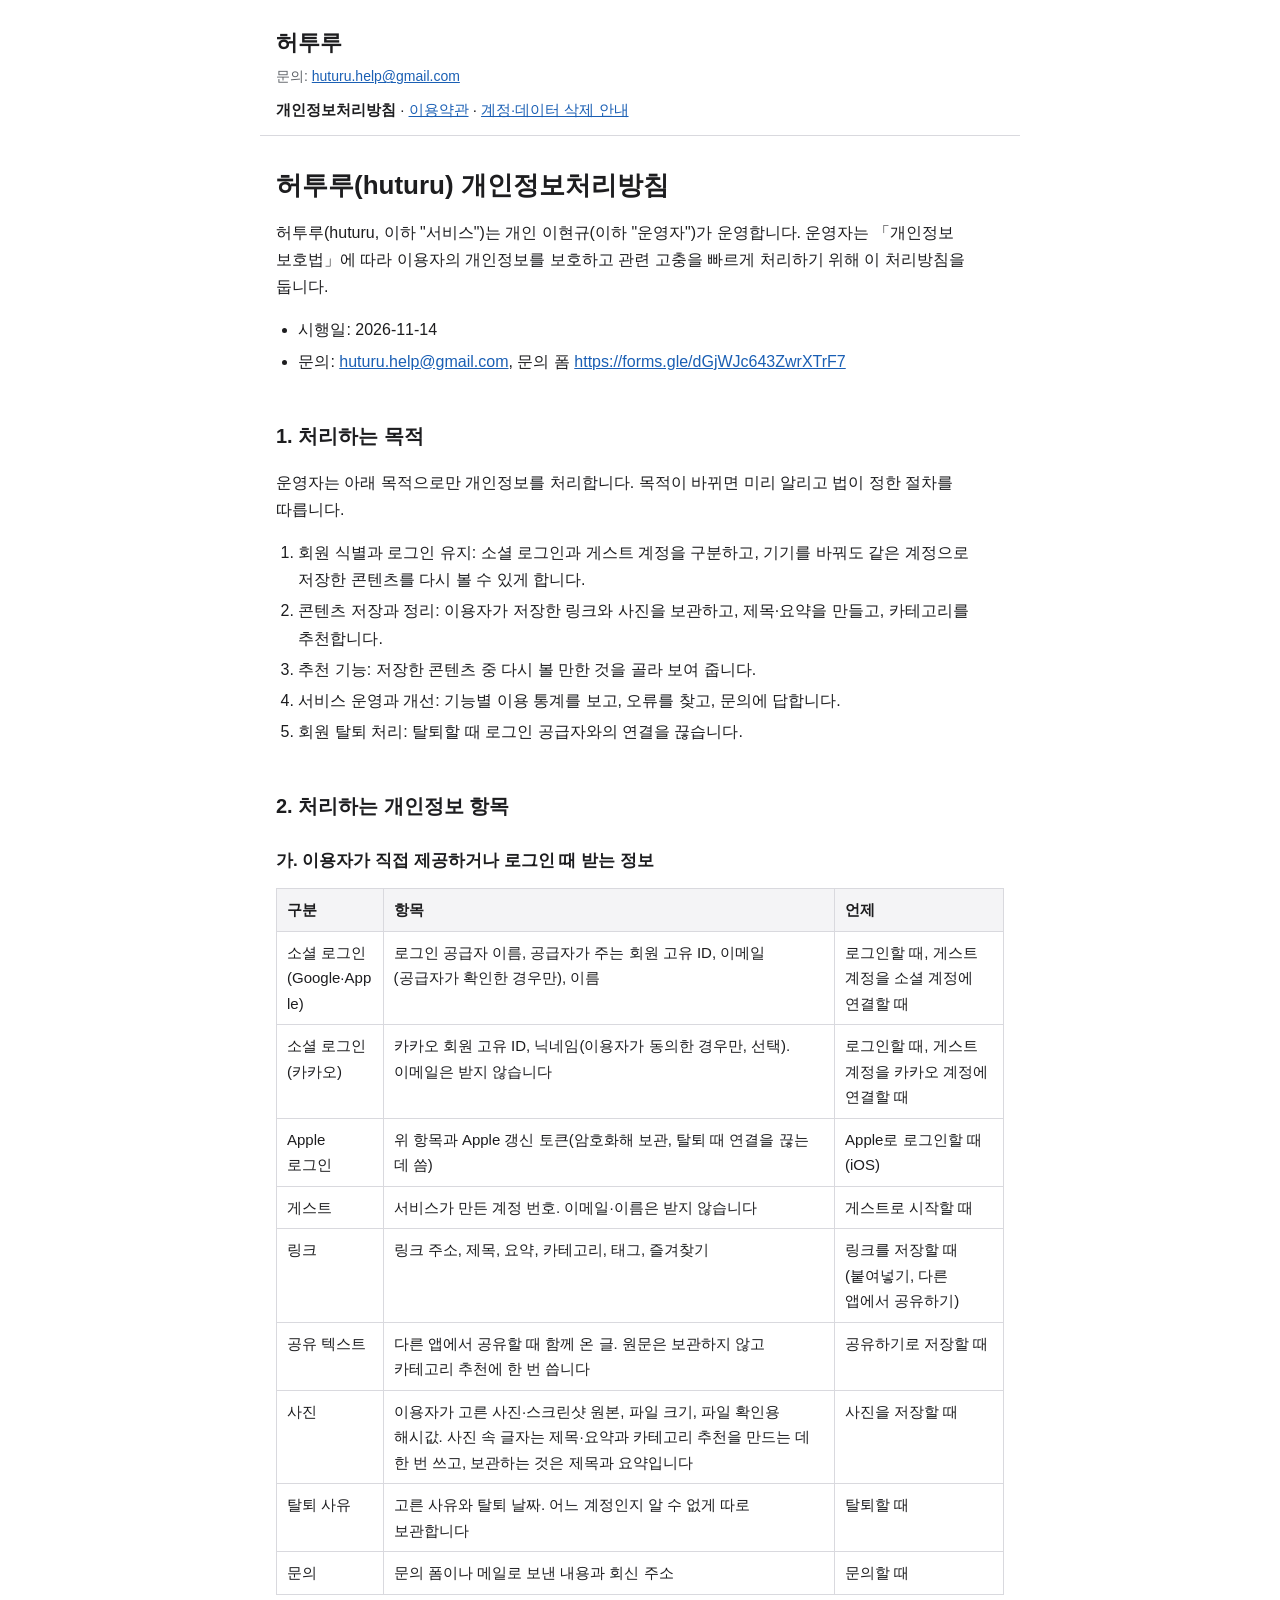
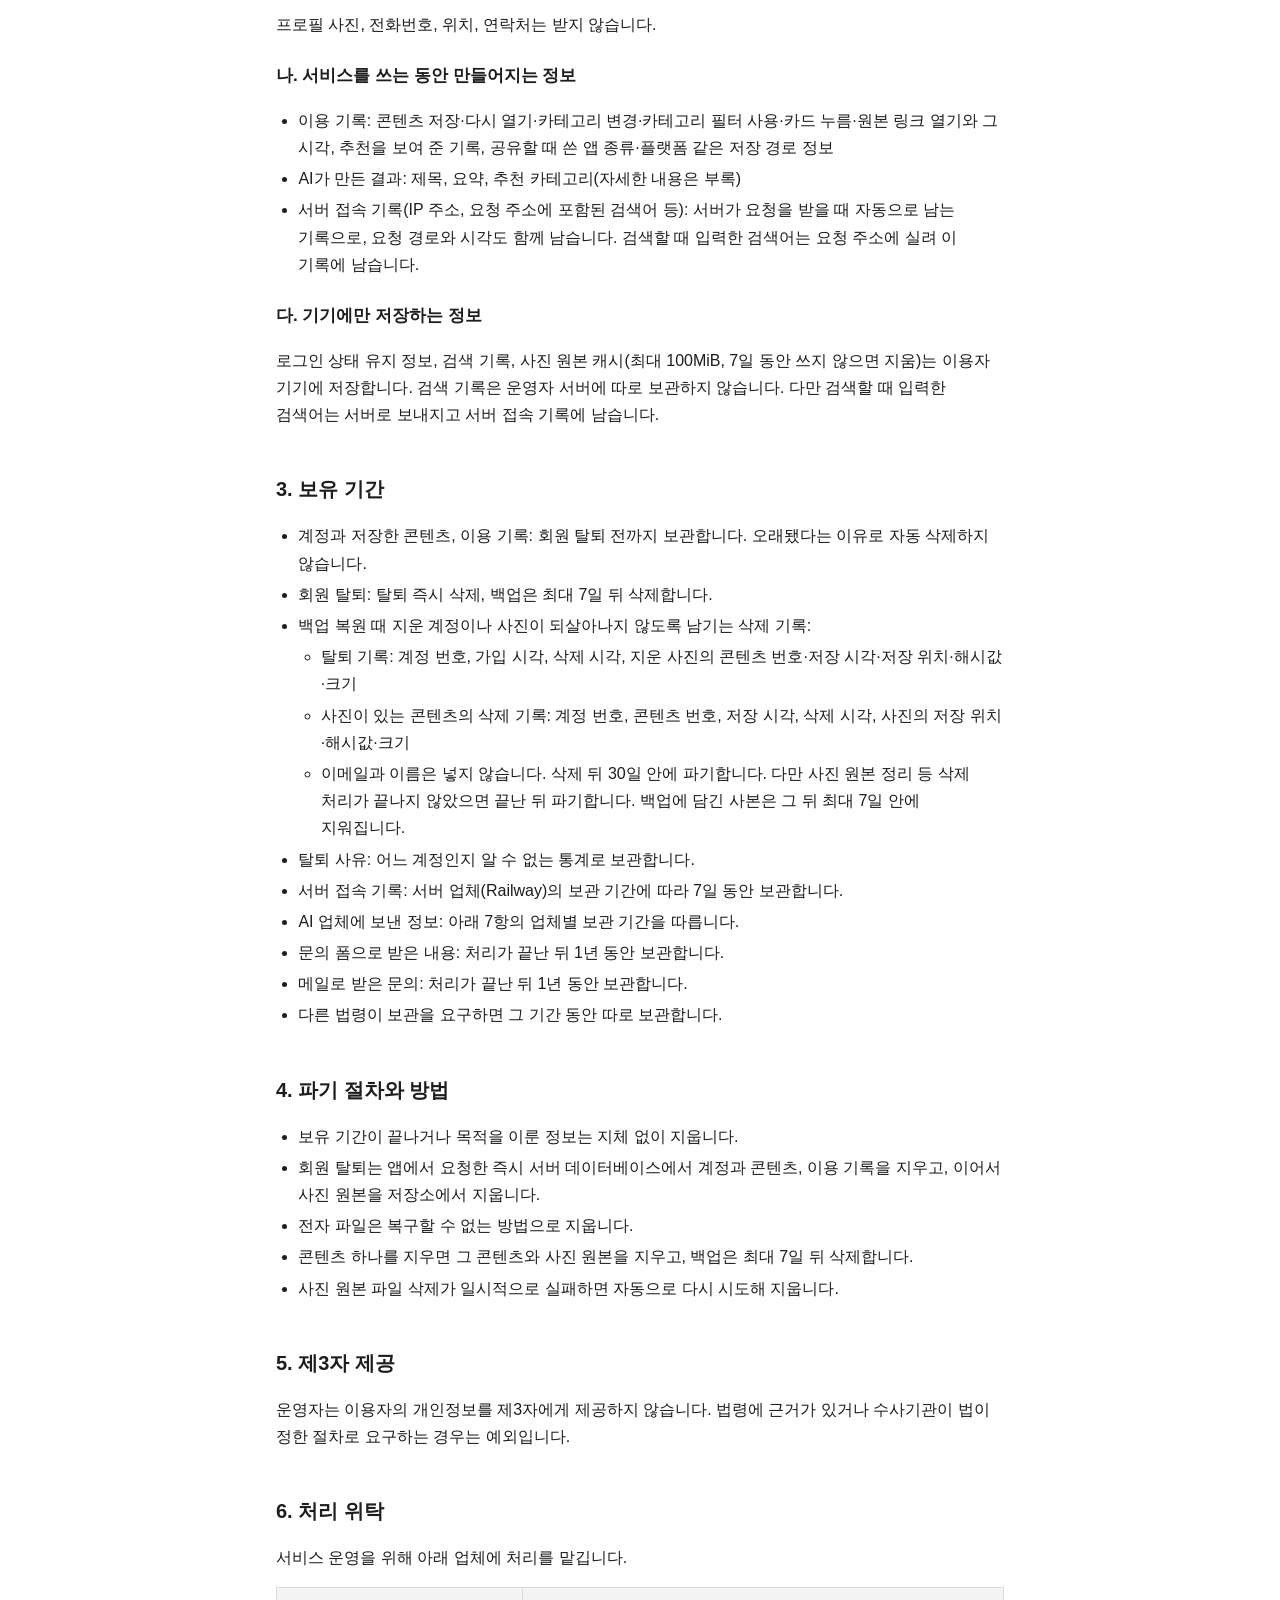
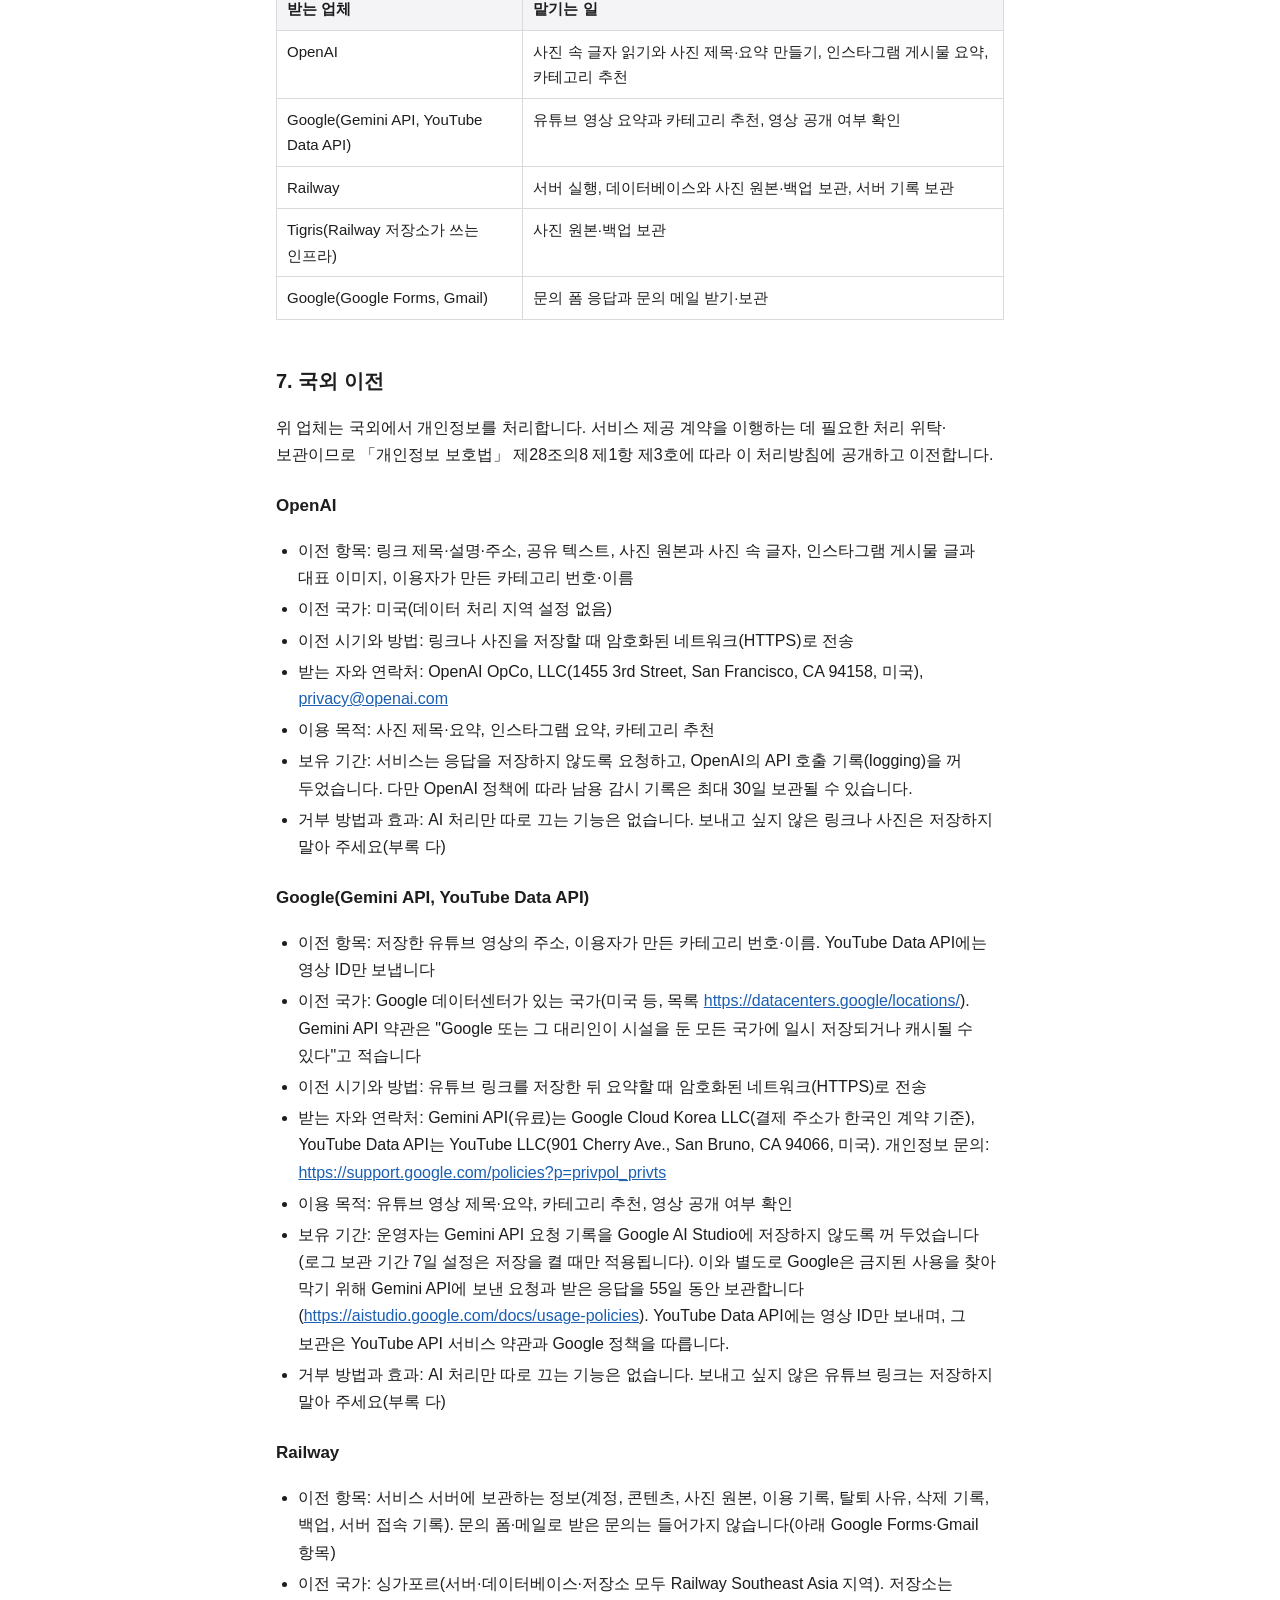
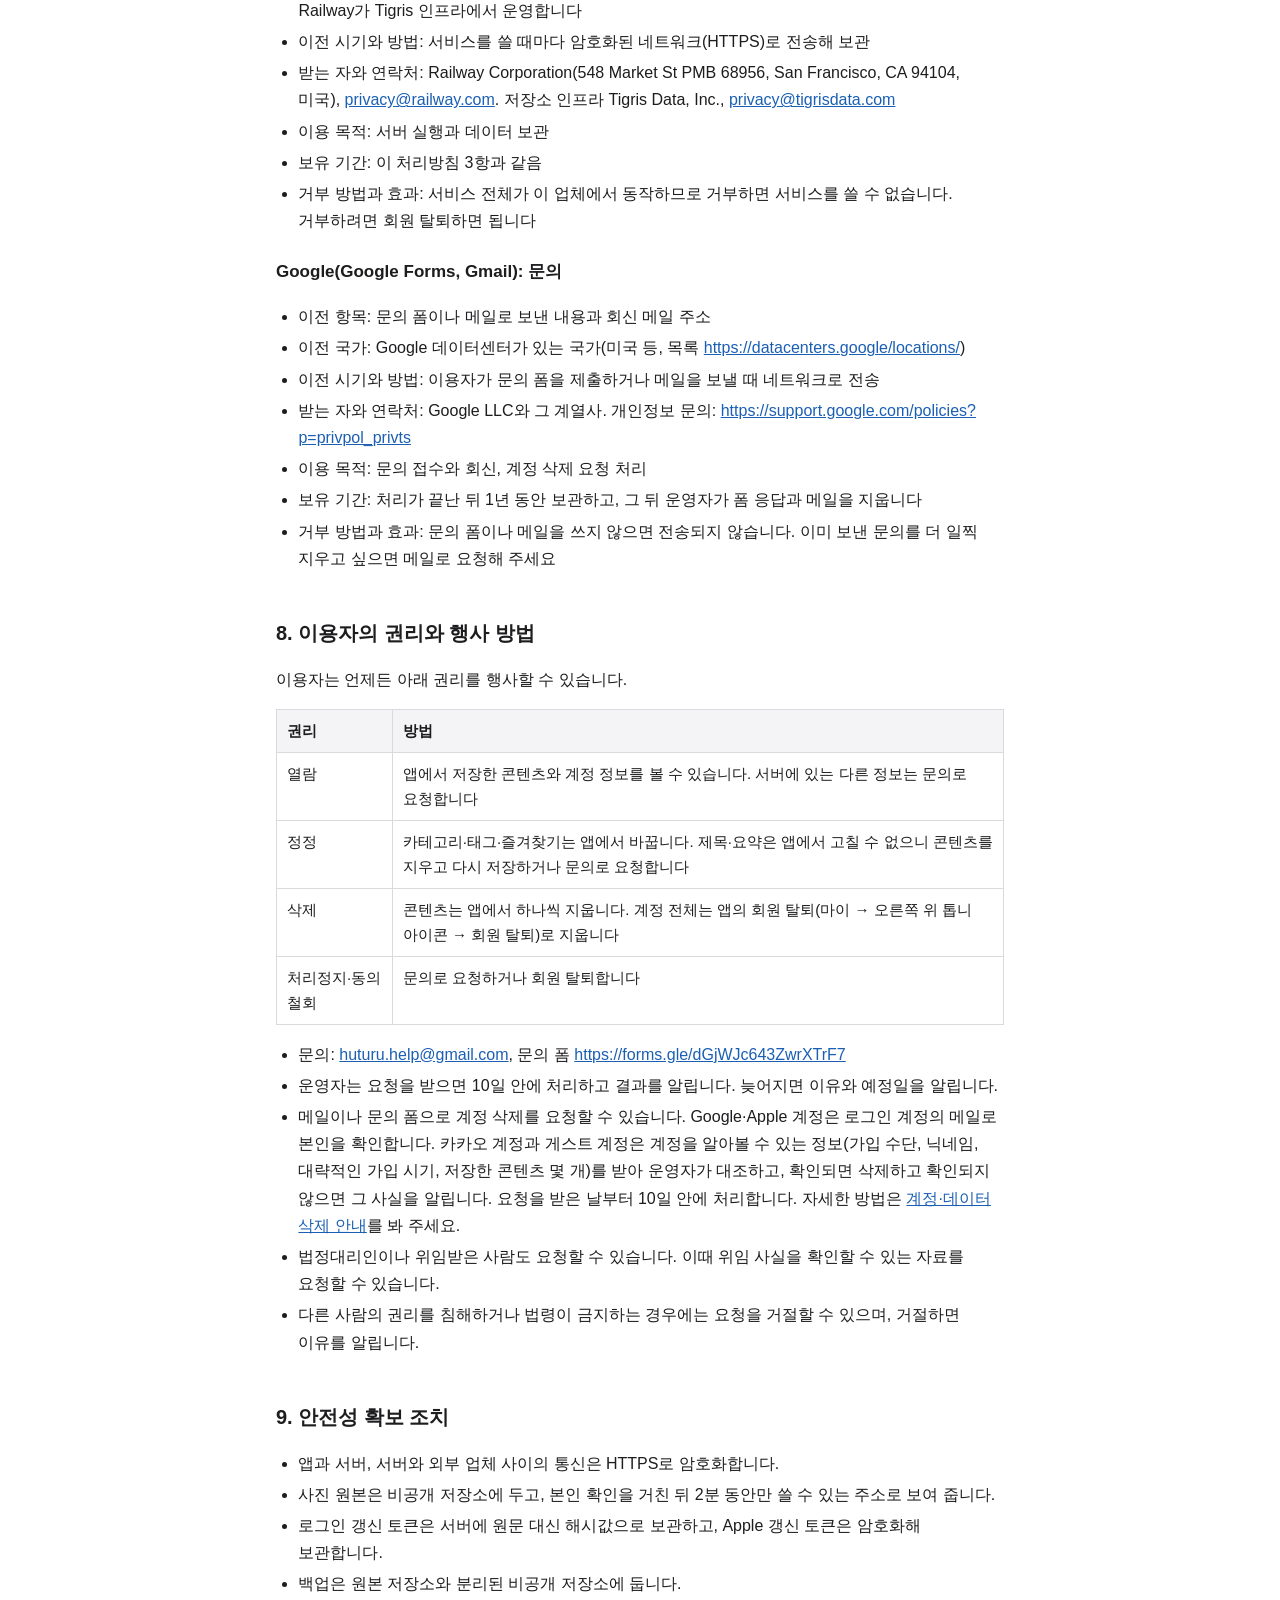
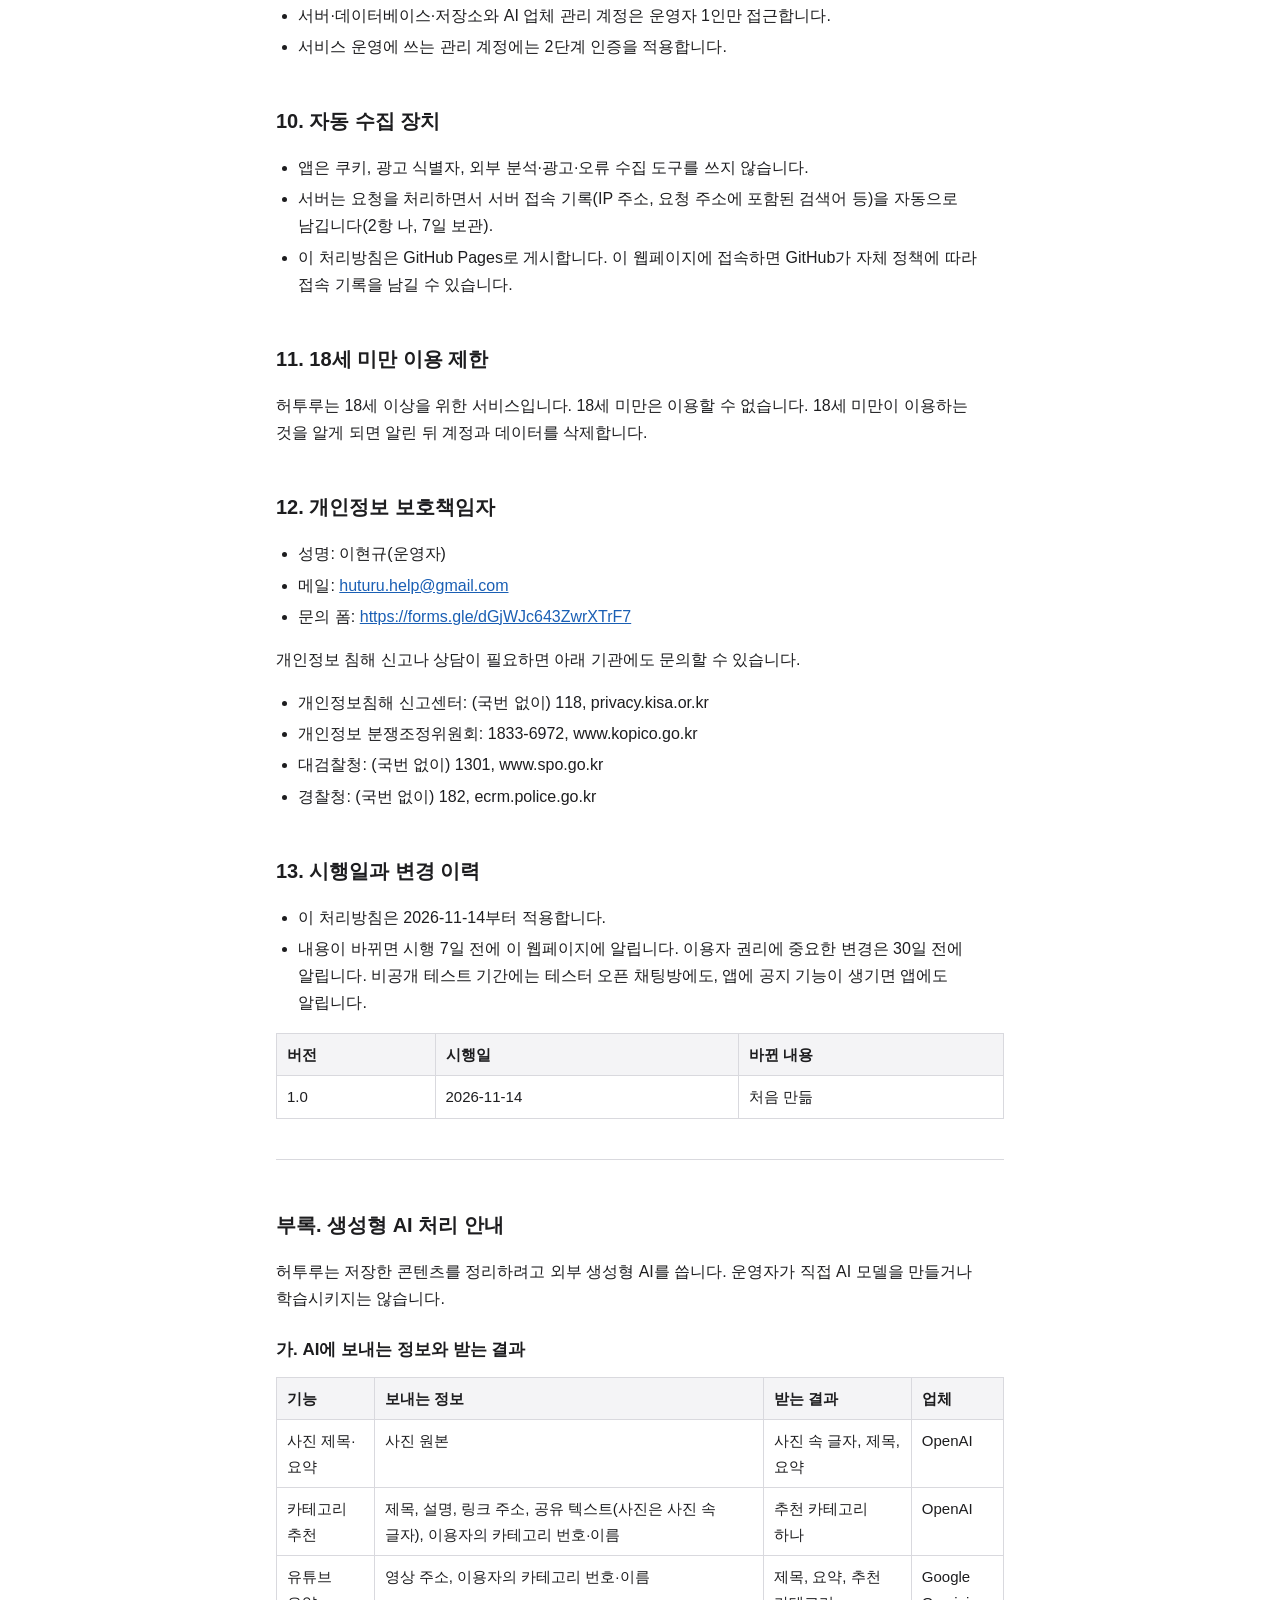
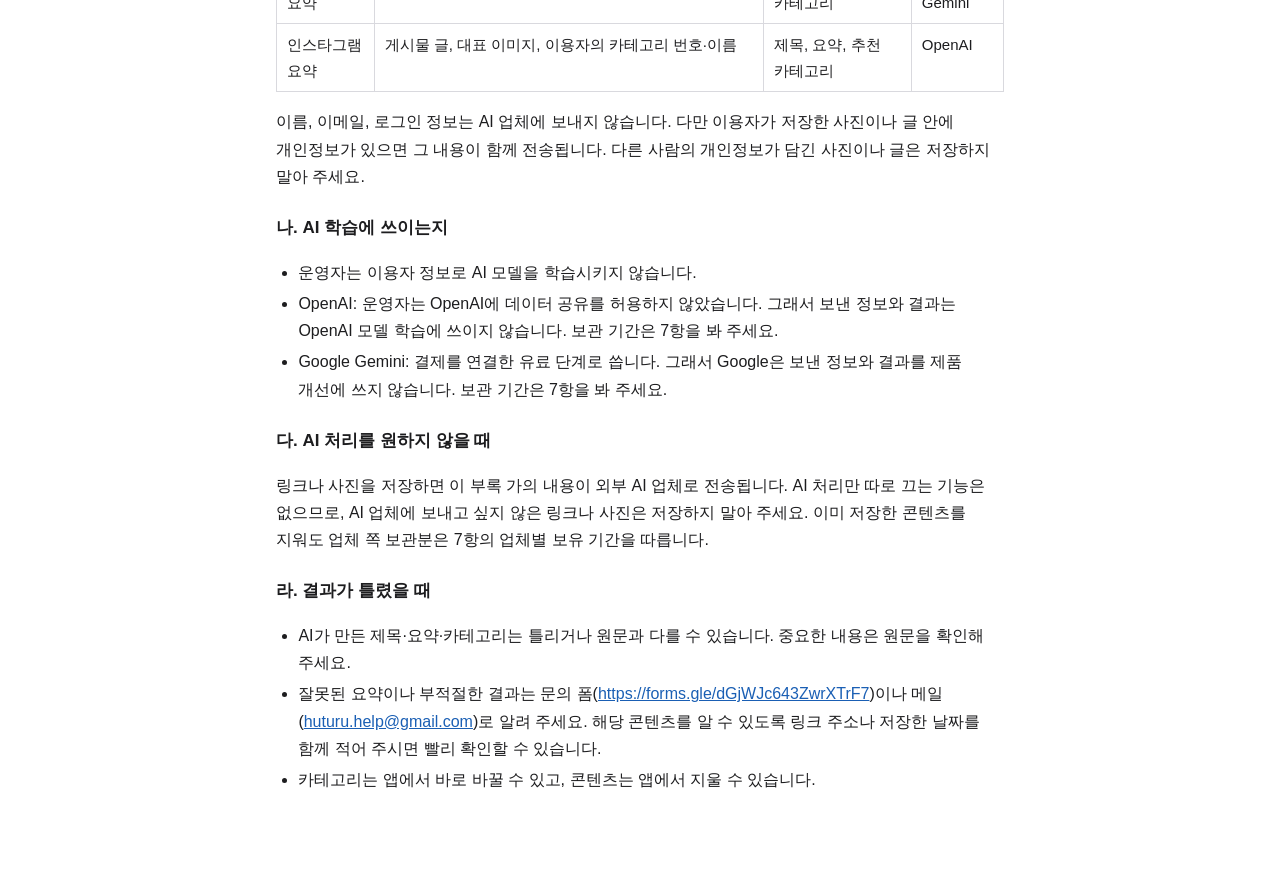
==== privacy/index.html @ 4a79ac4e "개인정보처리방침·이용약관·계정 삭제 안내 게시 (2026-11-14)" ====
<!doctype html>
<html lang="ko">
<head>
<meta charset="utf-8">
<meta name="viewport" content="width=device-width, initial-scale=1">
<title>개인정보처리방침 - 허투루</title>
<link rel="stylesheet" href="/style.css">
</head>
<body>
<header>
<p class="brand"><a href="/">허투루</a></p>
<p class="contact">문의: <a href="mailto:huturu.help@gmail.com">huturu.help@gmail.com</a></p>
<nav><a href="/privacy" aria-current="page">개인정보처리방침</a> · <a href="/terms">이용약관</a> · <a href="/account-deletion">계정·데이터 삭제 안내</a></nav>
</header>
<main>
<h1>허투루(huturu) 개인정보처리방침</h1>
<p>허투루(huturu, 이하 "서비스")는 개인 이현규(이하 "운영자")가 운영합니다. 운영자는 「개인정보 보호법」에 따라 이용자의 개인정보를 보호하고 관련 고충을 빠르게 처리하기 위해 이 처리방침을 둡니다.</p>
<ul><li>시행일: 2026-11-14</li><li>문의: <a href="mailto:huturu.help@gmail.com">huturu.help@gmail.com</a>, 문의 폼 <a href="https://forms.gle/dGjWJc643ZwrXTrF7">https://forms.gle/dGjWJc643ZwrXTrF7</a></li></ul>
<h2>1. 처리하는 목적</h2>
<p>운영자는 아래 목적으로만 개인정보를 처리합니다. 목적이 바뀌면 미리 알리고 법이 정한 절차를 따릅니다.</p>
<ol><li>회원 식별과 로그인 유지: 소셜 로그인과 게스트 계정을 구분하고, 기기를 바꿔도 같은 계정으로 저장한 콘텐츠를 다시 볼 수 있게 합니다.</li><li>콘텐츠 저장과 정리: 이용자가 저장한 링크와 사진을 보관하고, 제목·요약을 만들고, 카테고리를 추천합니다.</li><li>추천 기능: 저장한 콘텐츠 중 다시 볼 만한 것을 골라 보여 줍니다.</li><li>서비스 운영과 개선: 기능별 이용 통계를 보고, 오류를 찾고, 문의에 답합니다.</li><li>회원 탈퇴 처리: 탈퇴할 때 로그인 공급자와의 연결을 끊습니다.</li></ol>
<h2>2. 처리하는 개인정보 항목</h2>
<h3>가. 이용자가 직접 제공하거나 로그인 때 받는 정보</h3>
<div class="table"><table><thead><tr><th>구분</th><th>항목</th><th>언제</th></tr></thead><tbody><tr><td>소셜 로그인(Google·Apple)</td><td>로그인 공급자 이름, 공급자가 주는 회원 고유 ID, 이메일(공급자가 확인한 경우만), 이름</td><td>로그인할 때, 게스트 계정을 소셜 계정에 연결할 때</td></tr><tr><td>소셜 로그인(카카오)</td><td>카카오 회원 고유 ID, 닉네임(이용자가 동의한 경우만, 선택). 이메일은 받지 않습니다</td><td>로그인할 때, 게스트 계정을 카카오 계정에 연결할 때</td></tr><tr><td>Apple 로그인</td><td>위 항목과 Apple 갱신 토큰(암호화해 보관, 탈퇴 때 연결을 끊는 데 씀)</td><td>Apple로 로그인할 때(iOS)</td></tr><tr><td>게스트</td><td>서비스가 만든 계정 번호. 이메일·이름은 받지 않습니다</td><td>게스트로 시작할 때</td></tr><tr><td>링크</td><td>링크 주소, 제목, 요약, 카테고리, 태그, 즐겨찾기</td><td>링크를 저장할 때(붙여넣기, 다른 앱에서 공유하기)</td></tr><tr><td>공유 텍스트</td><td>다른 앱에서 공유할 때 함께 온 글. 원문은 보관하지 않고 카테고리 추천에 한 번 씁니다</td><td>공유하기로 저장할 때</td></tr><tr><td>사진</td><td>이용자가 고른 사진·스크린샷 원본, 파일 크기, 파일 확인용 해시값. 사진 속 글자는 제목·요약과 카테고리 추천을 만드는 데 한 번 쓰고, 보관하는 것은 제목과 요약입니다</td><td>사진을 저장할 때</td></tr><tr><td>탈퇴 사유</td><td>고른 사유와 탈퇴 날짜. 어느 계정인지 알 수 없게 따로 보관합니다</td><td>탈퇴할 때</td></tr><tr><td>문의</td><td>문의 폼이나 메일로 보낸 내용과 회신 주소</td><td>문의할 때</td></tr></tbody></table></div>
<p>프로필 사진, 전화번호, 위치, 연락처는 받지 않습니다.</p>
<h3>나. 서비스를 쓰는 동안 만들어지는 정보</h3>
<ul><li>이용 기록: 콘텐츠 저장·다시 열기·카테고리 변경·카테고리 필터 사용·카드 누름·원본 링크 열기와 그 시각, 추천을 보여 준 기록, 공유할 때 쓴 앱 종류·플랫폼 같은 저장 경로 정보</li><li>AI가 만든 결과: 제목, 요약, 추천 카테고리(자세한 내용은 부록)</li><li>서버 접속 기록(IP 주소, 요청 주소에 포함된 검색어 등): 서버가 요청을 받을 때 자동으로 남는 기록으로, 요청 경로와 시각도 함께 남습니다. 검색할 때 입력한 검색어는 요청 주소에 실려 이 기록에 남습니다.</li></ul>
<h3>다. 기기에만 저장하는 정보</h3>
<p>로그인 상태 유지 정보, 검색 기록, 사진 원본 캐시(최대 100MiB, 7일 동안 쓰지 않으면 지움)는 이용자 기기에 저장합니다. 검색 기록은 운영자 서버에 따로 보관하지 않습니다. 다만 검색할 때 입력한 검색어는 서버로 보내지고 서버 접속 기록에 남습니다.</p>
<h2>3. 보유 기간</h2>
<ul><li>계정과 저장한 콘텐츠, 이용 기록: 회원 탈퇴 전까지 보관합니다. 오래됐다는 이유로 자동 삭제하지 않습니다.</li><li>회원 탈퇴: 탈퇴 즉시 삭제, 백업은 최대 7일 뒤 삭제합니다.</li><li>백업 복원 때 지운 계정이나 사진이 되살아나지 않도록 남기는 삭제 기록:<ul><li>탈퇴 기록: 계정 번호, 가입 시각, 삭제 시각, 지운 사진의 콘텐츠 번호·저장 시각·저장 위치·해시값·크기</li><li>사진이 있는 콘텐츠의 삭제 기록: 계정 번호, 콘텐츠 번호, 저장 시각, 삭제 시각, 사진의 저장 위치·해시값·크기</li><li>이메일과 이름은 넣지 않습니다. 삭제 뒤 30일 안에 파기합니다. 다만 사진 원본 정리 등 삭제 처리가 끝나지 않았으면 끝난 뒤 파기합니다. 백업에 담긴 사본은 그 뒤 최대 7일 안에 지워집니다.</li></ul></li><li>탈퇴 사유: 어느 계정인지 알 수 없는 통계로 보관합니다.</li><li>서버 접속 기록: 서버 업체(Railway)의 보관 기간에 따라 7일 동안 보관합니다.</li><li>AI 업체에 보낸 정보: 아래 7항의 업체별 보관 기간을 따릅니다.</li><li>문의 폼으로 받은 내용: 처리가 끝난 뒤 1년 동안 보관합니다.</li><li>메일로 받은 문의: 처리가 끝난 뒤 1년 동안 보관합니다.</li><li>다른 법령이 보관을 요구하면 그 기간 동안 따로 보관합니다.</li></ul>
<h2>4. 파기 절차와 방법</h2>
<ul><li>보유 기간이 끝나거나 목적을 이룬 정보는 지체 없이 지웁니다.</li><li>회원 탈퇴는 앱에서 요청한 즉시 서버 데이터베이스에서 계정과 콘텐츠, 이용 기록을 지우고, 이어서 사진 원본을 저장소에서 지웁니다.</li><li>전자 파일은 복구할 수 없는 방법으로 지웁니다.</li><li>콘텐츠 하나를 지우면 그 콘텐츠와 사진 원본을 지우고, 백업은 최대 7일 뒤 삭제합니다.</li><li>사진 원본 파일 삭제가 일시적으로 실패하면 자동으로 다시 시도해 지웁니다.</li></ul>
<h2>5. 제3자 제공</h2>
<p>운영자는 이용자의 개인정보를 제3자에게 제공하지 않습니다. 법령에 근거가 있거나 수사기관이 법이 정한 절차로 요구하는 경우는 예외입니다.</p>
<h2>6. 처리 위탁</h2>
<p>서비스 운영을 위해 아래 업체에 처리를 맡깁니다.</p>
<div class="table"><table><thead><tr><th>받는 업체</th><th>맡기는 일</th></tr></thead><tbody><tr><td>OpenAI</td><td>사진 속 글자 읽기와 사진 제목·요약 만들기, 인스타그램 게시물 요약, 카테고리 추천</td></tr><tr><td>Google(Gemini API, YouTube Data API)</td><td>유튜브 영상 요약과 카테고리 추천, 영상 공개 여부 확인</td></tr><tr><td>Railway</td><td>서버 실행, 데이터베이스와 사진 원본·백업 보관, 서버 기록 보관</td></tr><tr><td>Tigris(Railway 저장소가 쓰는 인프라)</td><td>사진 원본·백업 보관</td></tr><tr><td>Google(Google Forms, Gmail)</td><td>문의 폼 응답과 문의 메일 받기·보관</td></tr></tbody></table></div>
<h2>7. 국외 이전</h2>
<p>위 업체는 국외에서 개인정보를 처리합니다. 서비스 제공 계약을 이행하는 데 필요한 처리 위탁·보관이므로 「개인정보 보호법」 제28조의8 제1항 제3호에 따라 이 처리방침에 공개하고 이전합니다.</p>
<h3>OpenAI</h3>
<ul><li>이전 항목: 링크 제목·설명·주소, 공유 텍스트, 사진 원본과 사진 속 글자, 인스타그램 게시물 글과 대표 이미지, 이용자가 만든 카테고리 번호·이름</li><li>이전 국가: 미국(데이터 처리 지역 설정 없음)</li><li>이전 시기와 방법: 링크나 사진을 저장할 때 암호화된 네트워크(HTTPS)로 전송</li><li>받는 자와 연락처: OpenAI OpCo, LLC(1455 3rd Street, San Francisco, CA 94158, 미국), <a href="mailto:privacy@openai.com">privacy@openai.com</a></li><li>이용 목적: 사진 제목·요약, 인스타그램 요약, 카테고리 추천</li><li>보유 기간: 서비스는 응답을 저장하지 않도록 요청하고, OpenAI의 API 호출 기록(logging)을 꺼 두었습니다. 다만 OpenAI 정책에 따라 남용 감시 기록은 최대 30일 보관될 수 있습니다.</li><li>거부 방법과 효과: AI 처리만 따로 끄는 기능은 없습니다. 보내고 싶지 않은 링크나 사진은 저장하지 말아 주세요(부록 다)</li></ul>
<h3>Google(Gemini API, YouTube Data API)</h3>
<ul><li>이전 항목: 저장한 유튜브 영상의 주소, 이용자가 만든 카테고리 번호·이름. YouTube Data API에는 영상 ID만 보냅니다</li><li>이전 국가: Google 데이터센터가 있는 국가(미국 등, 목록 <a href="https://datacenters.google/locations/">https://datacenters.google/locations/</a>). Gemini API 약관은 "Google 또는 그 대리인이 시설을 둔 모든 국가에 일시 저장되거나 캐시될 수 있다"고 적습니다</li><li>이전 시기와 방법: 유튜브 링크를 저장한 뒤 요약할 때 암호화된 네트워크(HTTPS)로 전송</li><li>받는 자와 연락처: Gemini API(유료)는 Google Cloud Korea LLC(결제 주소가 한국인 계약 기준), YouTube Data API는 YouTube LLC(901 Cherry Ave., San Bruno, CA 94066, 미국). 개인정보 문의: <a href="https://support.google.com/policies?p=privpol_privts">https://support.google.com/policies?p=privpol_privts</a></li><li>이용 목적: 유튜브 영상 제목·요약, 카테고리 추천, 영상 공개 여부 확인</li><li>보유 기간: 운영자는 Gemini API 요청 기록을 Google AI Studio에 저장하지 않도록 꺼 두었습니다(로그 보관 기간 7일 설정은 저장을 켤 때만 적용됩니다). 이와 별도로 Google은 금지된 사용을 찾아 막기 위해 Gemini API에 보낸 요청과 받은 응답을 55일 동안 보관합니다(<a href="https://aistudio.google.com/docs/usage-policies">https://aistudio.google.com/docs/usage-policies</a>). YouTube Data API에는 영상 ID만 보내며, 그 보관은 YouTube API 서비스 약관과 Google 정책을 따릅니다.</li><li>거부 방법과 효과: AI 처리만 따로 끄는 기능은 없습니다. 보내고 싶지 않은 유튜브 링크는 저장하지 말아 주세요(부록 다)</li></ul>
<h3>Railway</h3>
<ul><li>이전 항목: 서비스 서버에 보관하는 정보(계정, 콘텐츠, 사진 원본, 이용 기록, 탈퇴 사유, 삭제 기록, 백업, 서버 접속 기록). 문의 폼·메일로 받은 문의는 들어가지 않습니다(아래 Google Forms·Gmail 항목)</li><li>이전 국가: 싱가포르(서버·데이터베이스·저장소 모두 Railway Southeast Asia 지역). 저장소는 Railway가 Tigris 인프라에서 운영합니다</li><li>이전 시기와 방법: 서비스를 쓸 때마다 암호화된 네트워크(HTTPS)로 전송해 보관</li><li>받는 자와 연락처: Railway Corporation(548 Market St PMB 68956, San Francisco, CA 94104, 미국), <a href="mailto:privacy@railway.com">privacy@railway.com</a>. 저장소 인프라 Tigris Data, Inc., <a href="mailto:privacy@tigrisdata.com">privacy@tigrisdata.com</a></li><li>이용 목적: 서버 실행과 데이터 보관</li><li>보유 기간: 이 처리방침 3항과 같음</li><li>거부 방법과 효과: 서비스 전체가 이 업체에서 동작하므로 거부하면 서비스를 쓸 수 없습니다. 거부하려면 회원 탈퇴하면 됩니다</li></ul>
<h3>Google(Google Forms, Gmail): 문의</h3>
<ul><li>이전 항목: 문의 폼이나 메일로 보낸 내용과 회신 메일 주소</li><li>이전 국가: Google 데이터센터가 있는 국가(미국 등, 목록 <a href="https://datacenters.google/locations/">https://datacenters.google/locations/</a>)</li><li>이전 시기와 방법: 이용자가 문의 폼을 제출하거나 메일을 보낼 때 네트워크로 전송</li><li>받는 자와 연락처: Google LLC와 그 계열사. 개인정보 문의: <a href="https://support.google.com/policies?p=privpol_privts">https://support.google.com/policies?p=privpol_privts</a></li><li>이용 목적: 문의 접수와 회신, 계정 삭제 요청 처리</li><li>보유 기간: 처리가 끝난 뒤 1년 동안 보관하고, 그 뒤 운영자가 폼 응답과 메일을 지웁니다</li><li>거부 방법과 효과: 문의 폼이나 메일을 쓰지 않으면 전송되지 않습니다. 이미 보낸 문의를 더 일찍 지우고 싶으면 메일로 요청해 주세요</li></ul>
<h2>8. 이용자의 권리와 행사 방법</h2>
<p>이용자는 언제든 아래 권리를 행사할 수 있습니다.</p>
<div class="table"><table><thead><tr><th>권리</th><th>방법</th></tr></thead><tbody><tr><td>열람</td><td>앱에서 저장한 콘텐츠와 계정 정보를 볼 수 있습니다. 서버에 있는 다른 정보는 문의로 요청합니다</td></tr><tr><td>정정</td><td>카테고리·태그·즐겨찾기는 앱에서 바꿉니다. 제목·요약은 앱에서 고칠 수 없으니 콘텐츠를 지우고 다시 저장하거나 문의로 요청합니다</td></tr><tr><td>삭제</td><td>콘텐츠는 앱에서 하나씩 지웁니다. 계정 전체는 앱의 회원 탈퇴(마이 → 오른쪽 위 톱니 아이콘 → 회원 탈퇴)로 지웁니다</td></tr><tr><td>처리정지·동의 철회</td><td>문의로 요청하거나 회원 탈퇴합니다</td></tr></tbody></table></div>
<ul><li>문의: <a href="mailto:huturu.help@gmail.com">huturu.help@gmail.com</a>, 문의 폼 <a href="https://forms.gle/dGjWJc643ZwrXTrF7">https://forms.gle/dGjWJc643ZwrXTrF7</a></li><li>운영자는 요청을 받으면 10일 안에 처리하고 결과를 알립니다. 늦어지면 이유와 예정일을 알립니다.</li><li>메일이나 문의 폼으로 계정 삭제를 요청할 수 있습니다. Google·Apple 계정은 로그인 계정의 메일로 본인을 확인합니다. 카카오 계정과 게스트 계정은 계정을 알아볼 수 있는 정보(가입 수단, 닉네임, 대략적인 가입 시기, 저장한 콘텐츠 몇 개)를 받아 운영자가 대조하고, 확인되면 삭제하고 확인되지 않으면 그 사실을 알립니다. 요청을 받은 날부터 10일 안에 처리합니다. 자세한 방법은 <a href="/account-deletion">계정·데이터 삭제 안내</a>를 봐 주세요.</li><li>법정대리인이나 위임받은 사람도 요청할 수 있습니다. 이때 위임 사실을 확인할 수 있는 자료를 요청할 수 있습니다.</li><li>다른 사람의 권리를 침해하거나 법령이 금지하는 경우에는 요청을 거절할 수 있으며, 거절하면 이유를 알립니다.</li></ul>
<h2>9. 안전성 확보 조치</h2>
<ul><li>앱과 서버, 서버와 외부 업체 사이의 통신은 HTTPS로 암호화합니다.</li><li>사진 원본은 비공개 저장소에 두고, 본인 확인을 거친 뒤 2분 동안만 쓸 수 있는 주소로 보여 줍니다.</li><li>로그인 갱신 토큰은 서버에 원문 대신 해시값으로 보관하고, Apple 갱신 토큰은 암호화해 보관합니다.</li><li>백업은 원본 저장소와 분리된 비공개 저장소에 둡니다.</li><li>서버·데이터베이스·저장소와 AI 업체 관리 계정은 운영자 1인만 접근합니다.</li><li>서비스 운영에 쓰는 관리 계정에는 2단계 인증을 적용합니다.</li></ul>
<h2>10. 자동 수집 장치</h2>
<ul><li>앱은 쿠키, 광고 식별자, 외부 분석·광고·오류 수집 도구를 쓰지 않습니다.</li><li>서버는 요청을 처리하면서 서버 접속 기록(IP 주소, 요청 주소에 포함된 검색어 등)을 자동으로 남깁니다(2항 나, 7일 보관).</li><li>이 처리방침은 GitHub Pages로 게시합니다. 이 웹페이지에 접속하면 GitHub가 자체 정책에 따라 접속 기록을 남길 수 있습니다.</li></ul>
<h2>11. 18세 미만 이용 제한</h2>
<p>허투루는 18세 이상을 위한 서비스입니다. 18세 미만은 이용할 수 없습니다. 18세 미만이 이용하는 것을 알게 되면 알린 뒤 계정과 데이터를 삭제합니다.</p>
<h2>12. 개인정보 보호책임자</h2>
<ul><li>성명: 이현규(운영자)</li><li>메일: <a href="mailto:huturu.help@gmail.com">huturu.help@gmail.com</a></li><li>문의 폼: <a href="https://forms.gle/dGjWJc643ZwrXTrF7">https://forms.gle/dGjWJc643ZwrXTrF7</a></li></ul>
<p>개인정보 침해 신고나 상담이 필요하면 아래 기관에도 문의할 수 있습니다.</p>
<ul><li>개인정보침해 신고센터: (국번 없이) 118, privacy.kisa.or.kr</li><li>개인정보 분쟁조정위원회: 1833-6972, www.kopico.go.kr</li><li>대검찰청: (국번 없이) 1301, www.spo.go.kr</li><li>경찰청: (국번 없이) 182, ecrm.police.go.kr</li></ul>
<h2>13. 시행일과 변경 이력</h2>
<ul><li>이 처리방침은 2026-11-14부터 적용합니다.</li><li>내용이 바뀌면 시행 7일 전에 이 웹페이지에 알립니다. 이용자 권리에 중요한 변경은 30일 전에 알립니다. 비공개 테스트 기간에는 테스터 오픈 채팅방에도, 앱에 공지 기능이 생기면 앱에도 알립니다.</li></ul>
<div class="table"><table><thead><tr><th>버전</th><th>시행일</th><th>바뀐 내용</th></tr></thead><tbody><tr><td>1.0</td><td>2026-11-14</td><td>처음 만듦</td></tr></tbody></table></div>
<hr>
<h2>부록. 생성형 AI 처리 안내</h2>
<p>허투루는 저장한 콘텐츠를 정리하려고 외부 생성형 AI를 씁니다. 운영자가 직접 AI 모델을 만들거나 학습시키지는 않습니다.</p>
<h3>가. AI에 보내는 정보와 받는 결과</h3>
<div class="table"><table><thead><tr><th>기능</th><th>보내는 정보</th><th>받는 결과</th><th>업체</th></tr></thead><tbody><tr><td>사진 제목·요약</td><td>사진 원본</td><td>사진 속 글자, 제목, 요약</td><td>OpenAI</td></tr><tr><td>카테고리 추천</td><td>제목, 설명, 링크 주소, 공유 텍스트(사진은 사진 속 글자), 이용자의 카테고리 번호·이름</td><td>추천 카테고리 하나</td><td>OpenAI</td></tr><tr><td>유튜브 요약</td><td>영상 주소, 이용자의 카테고리 번호·이름</td><td>제목, 요약, 추천 카테고리</td><td>Google Gemini</td></tr><tr><td>인스타그램 요약</td><td>게시물 글, 대표 이미지, 이용자의 카테고리 번호·이름</td><td>제목, 요약, 추천 카테고리</td><td>OpenAI</td></tr></tbody></table></div>
<p>이름, 이메일, 로그인 정보는 AI 업체에 보내지 않습니다. 다만 이용자가 저장한 사진이나 글 안에 개인정보가 있으면 그 내용이 함께 전송됩니다. 다른 사람의 개인정보가 담긴 사진이나 글은 저장하지 말아 주세요.</p>
<h3>나. AI 학습에 쓰이는지</h3>
<ul><li>운영자는 이용자 정보로 AI 모델을 학습시키지 않습니다.</li><li>OpenAI: 운영자는 OpenAI에 데이터 공유를 허용하지 않았습니다. 그래서 보낸 정보와 결과는 OpenAI 모델 학습에 쓰이지 않습니다. 보관 기간은 7항을 봐 주세요.</li><li>Google Gemini: 결제를 연결한 유료 단계로 씁니다. 그래서 Google은 보낸 정보와 결과를 제품 개선에 쓰지 않습니다. 보관 기간은 7항을 봐 주세요.</li></ul>
<h3>다. AI 처리를 원하지 않을 때</h3>
<p>링크나 사진을 저장하면 이 부록 가의 내용이 외부 AI 업체로 전송됩니다. AI 처리만 따로 끄는 기능은 없으므로, AI 업체에 보내고 싶지 않은 링크나 사진은 저장하지 말아 주세요. 이미 저장한 콘텐츠를 지워도 업체 쪽 보관분은 7항의 업체별 보유 기간을 따릅니다.</p>
<h3>라. 결과가 틀렸을 때</h3>
<ul><li>AI가 만든 제목·요약·카테고리는 틀리거나 원문과 다를 수 있습니다. 중요한 내용은 원문을 확인해 주세요.</li><li>잘못된 요약이나 부적절한 결과는 문의 폼(<a href="https://forms.gle/dGjWJc643ZwrXTrF7">https://forms.gle/dGjWJc643ZwrXTrF7</a>)이나 메일(<a href="mailto:huturu.help@gmail.com">huturu.help@gmail.com</a>)로 알려 주세요. 해당 콘텐츠를 알 수 있도록 링크 주소나 저장한 날짜를 함께 적어 주시면 빨리 확인할 수 있습니다.</li><li>카테고리는 앱에서 바로 바꿀 수 있고, 콘텐츠는 앱에서 지울 수 있습니다.</li></ul>
</main>
</body>
</html>
---- style.css ----
:root { color-scheme: light dark; --fg: #1d1d1f; --bg: #ffffff; --muted: #5f6368; --line: #d9d9de; --head: #f4f4f6; --link: #1a5fb4; }
@media (prefers-color-scheme: dark) {
  :root { --fg: #ececf0; --bg: #17171a; --muted: #a3a3ab; --line: #3a3a40; --head: #222227; --link: #8ab4f8; }
}
* { box-sizing: border-box; }
body { margin: 0; background: var(--bg); color: var(--fg); font-family: -apple-system, BlinkMacSystemFont, "Apple SD Gothic Neo", "Malgun Gothic", "Noto Sans KR", sans-serif; font-size: 16px; line-height: 1.7; word-break: keep-all; overflow-wrap: anywhere; }
header, main { max-width: 760px; margin: 0 auto; padding: 0 16px; }
header { padding-top: 24px; padding-bottom: 12px; border-bottom: 1px solid var(--line); }
.brand { margin: 0; font-size: 22px; font-weight: 700; }
.brand a { color: inherit; text-decoration: none; }
.contact { margin: 4px 0 8px; color: var(--muted); font-size: 14px; }
nav { font-size: 15px; }
nav a[aria-current="page"] { font-weight: 700; color: var(--fg); text-decoration: none; }
main { padding-bottom: 64px; }
h1 { font-size: 26px; line-height: 1.35; margin: 32px 0 16px; }
h2 { font-size: 20px; margin: 36px 0 12px; padding-top: 8px; }
h3 { font-size: 17px; margin: 24px 0 8px; }
a { color: var(--link); }
ul, ol { padding-left: 1.4em; }
li { margin: 4px 0; }
hr { border: 0; border-top: 1px solid var(--line); margin: 40px 0; }
.table { overflow-x: auto; margin: 12px 0; }
table { border-collapse: collapse; width: 100%; font-size: 15px; }
th, td { border: 1px solid var(--line); padding: 8px 10px; text-align: left; vertical-align: top; }
th { background: var(--head); white-space: nowrap; }
code { font-size: 0.9em; }
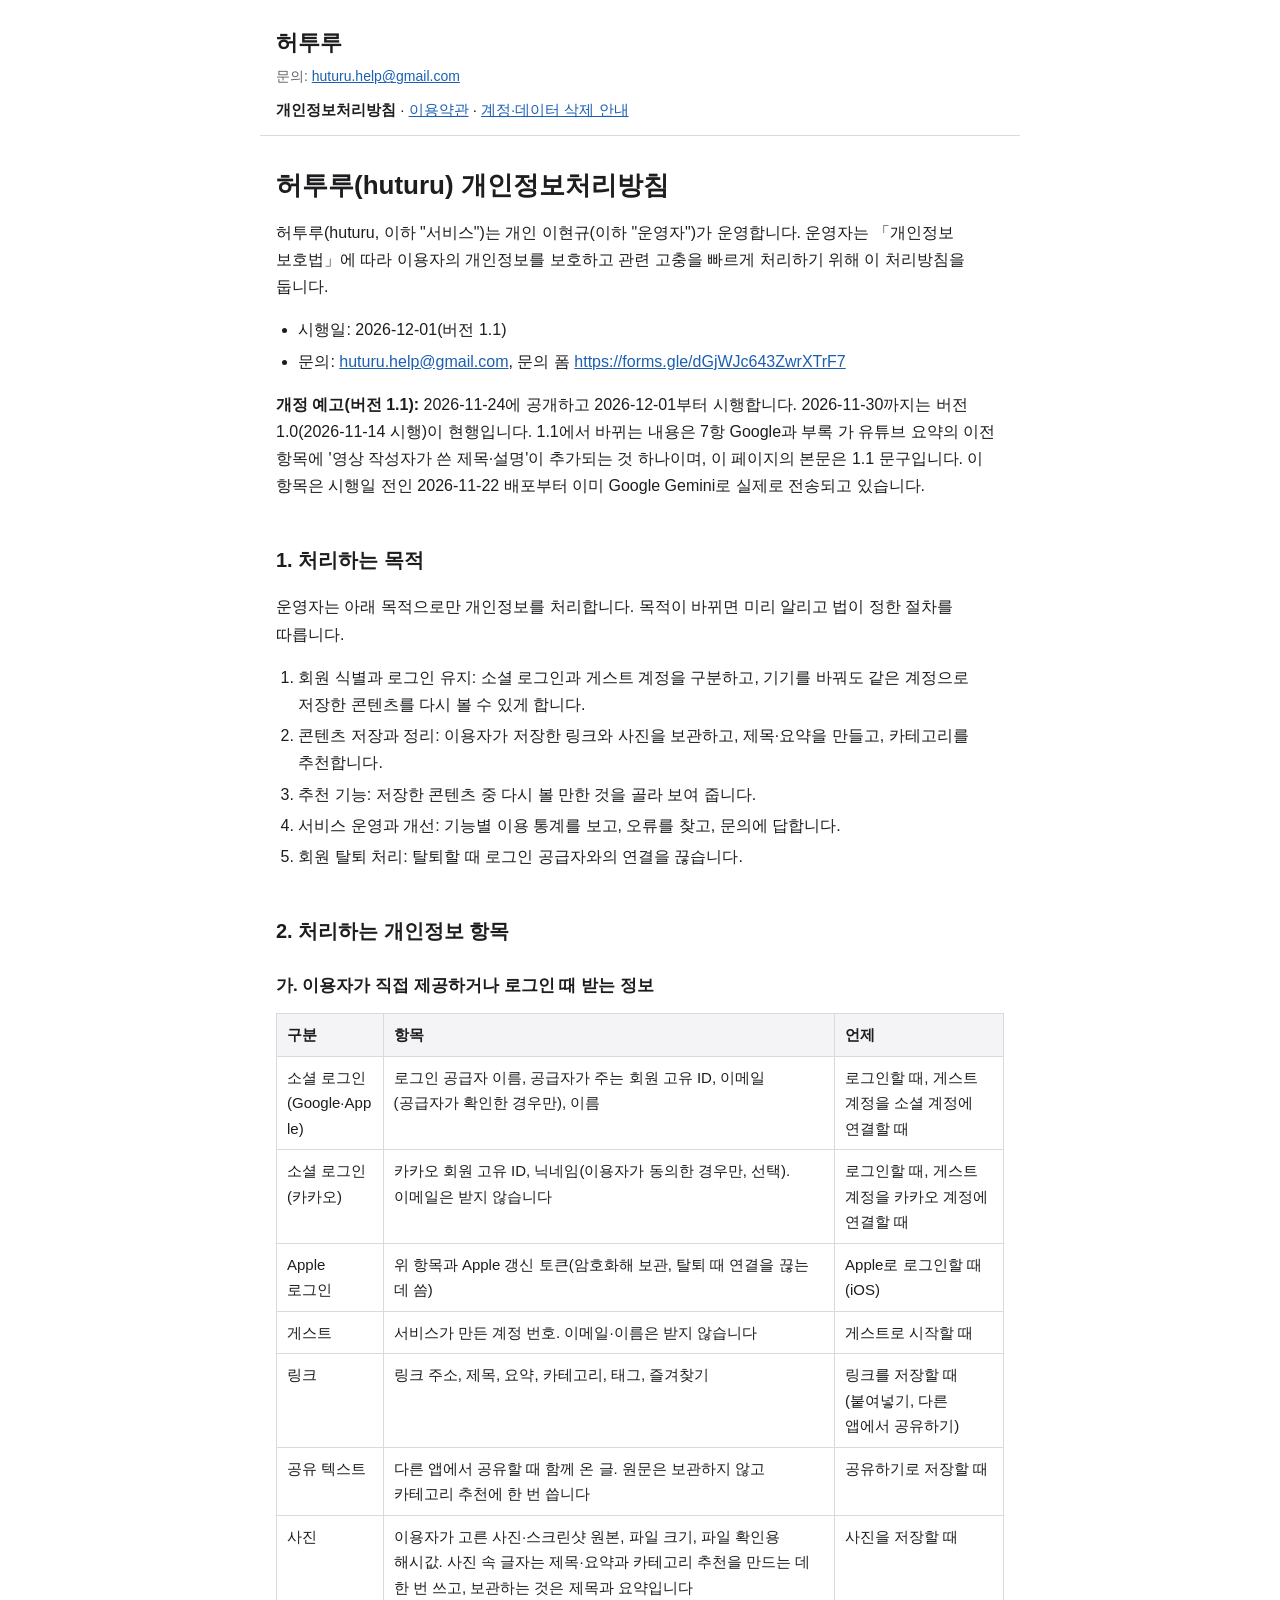
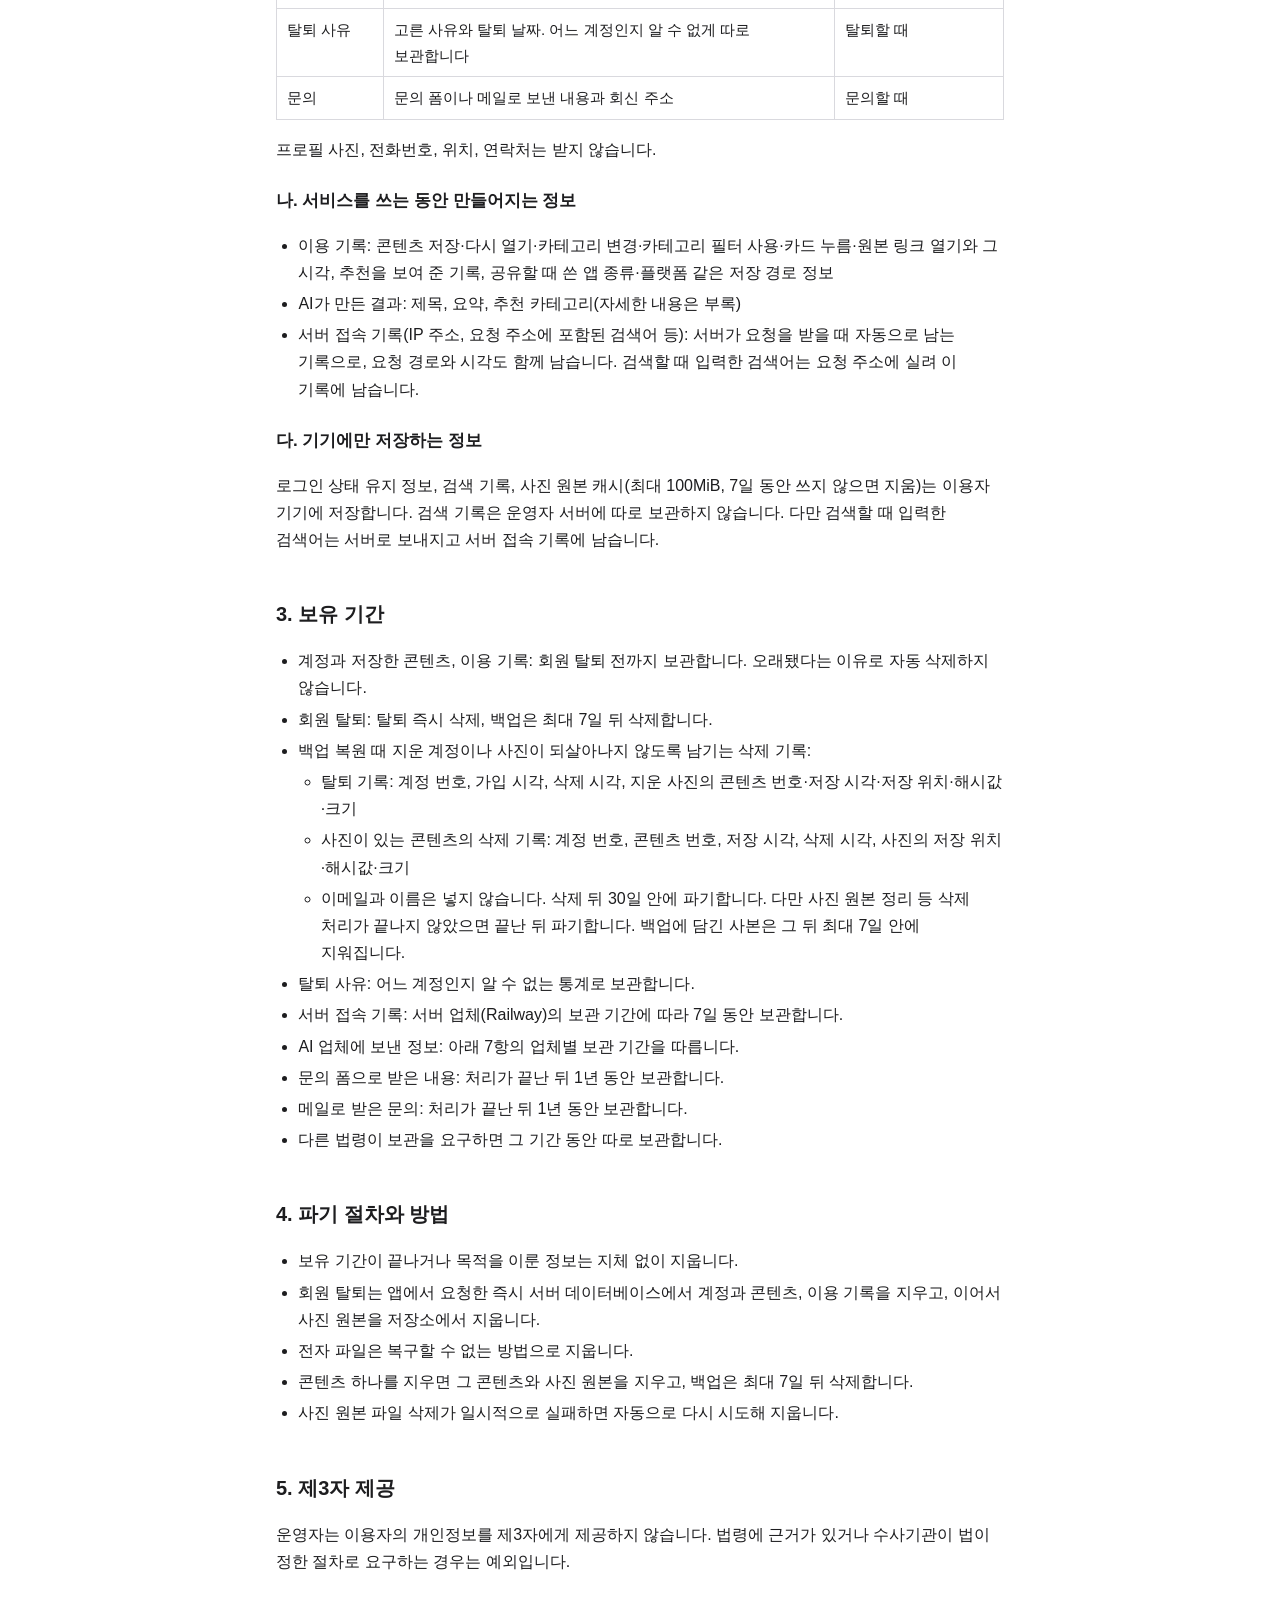
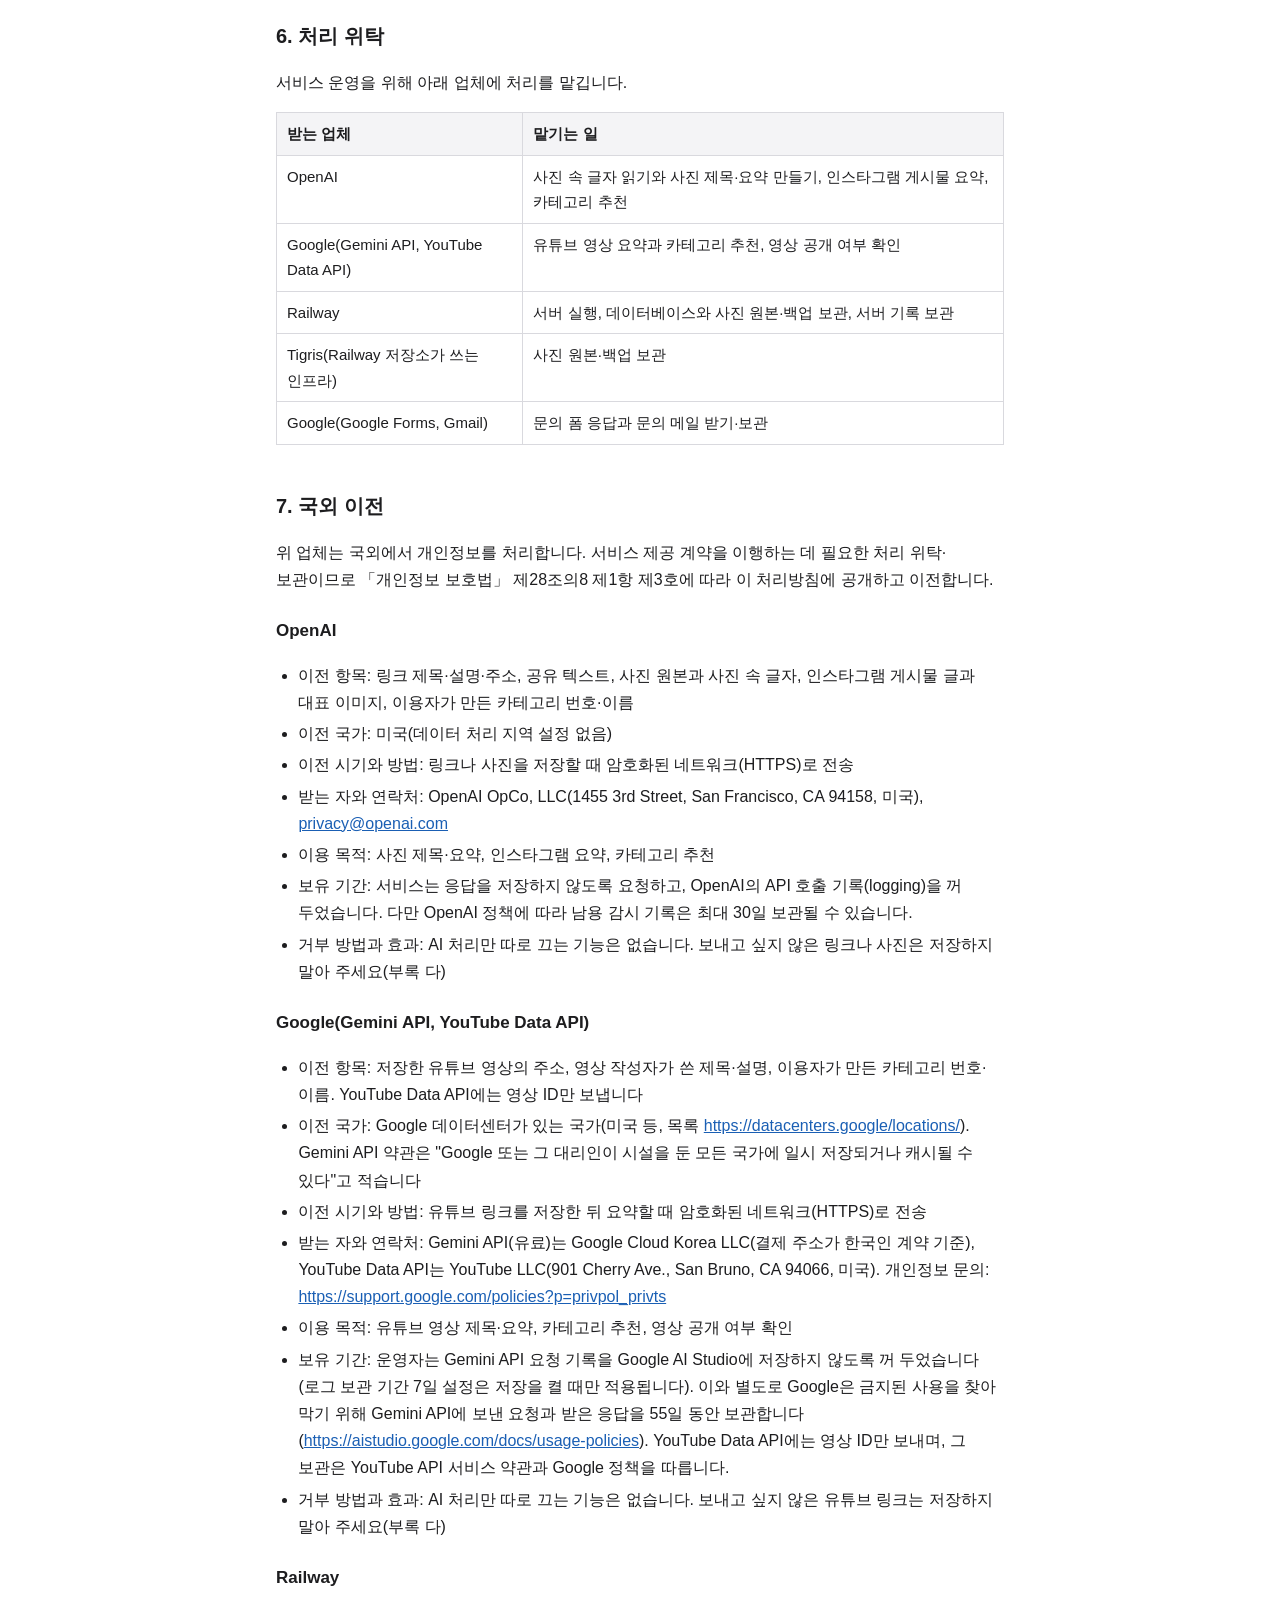
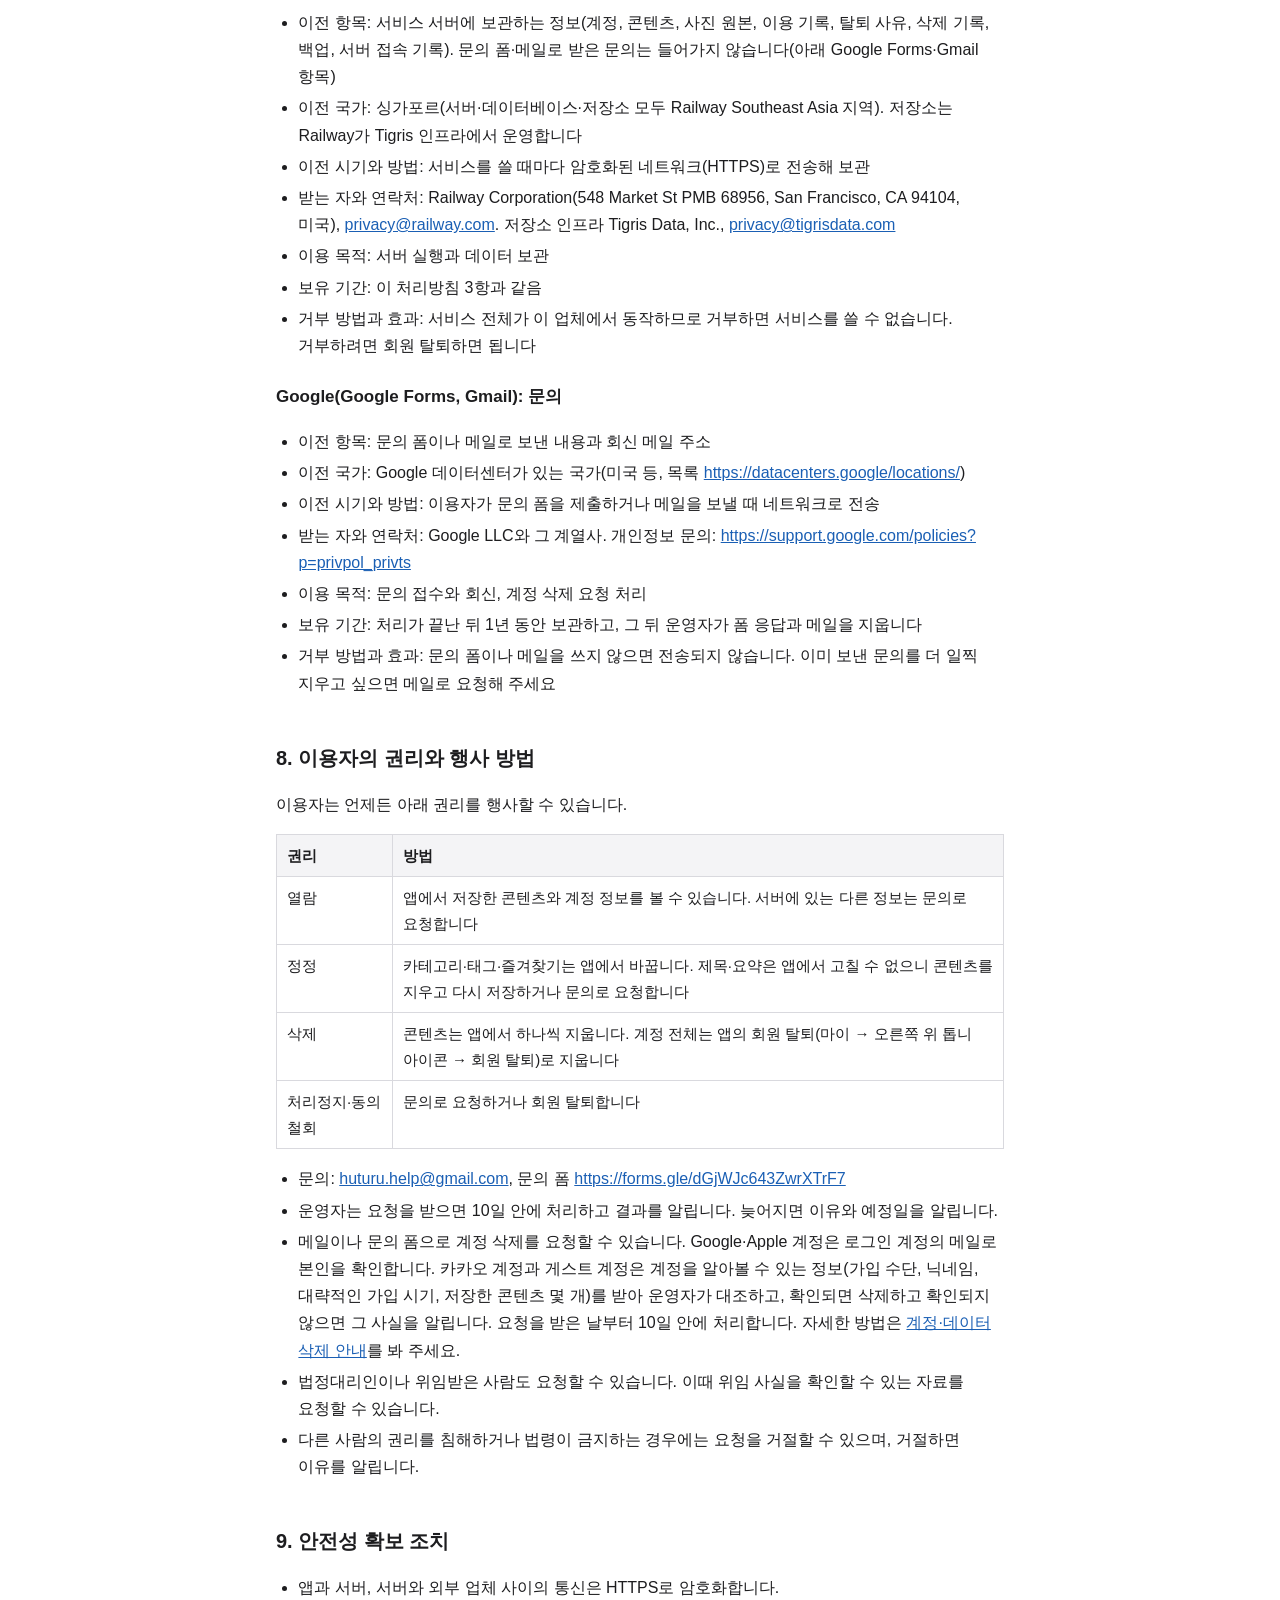
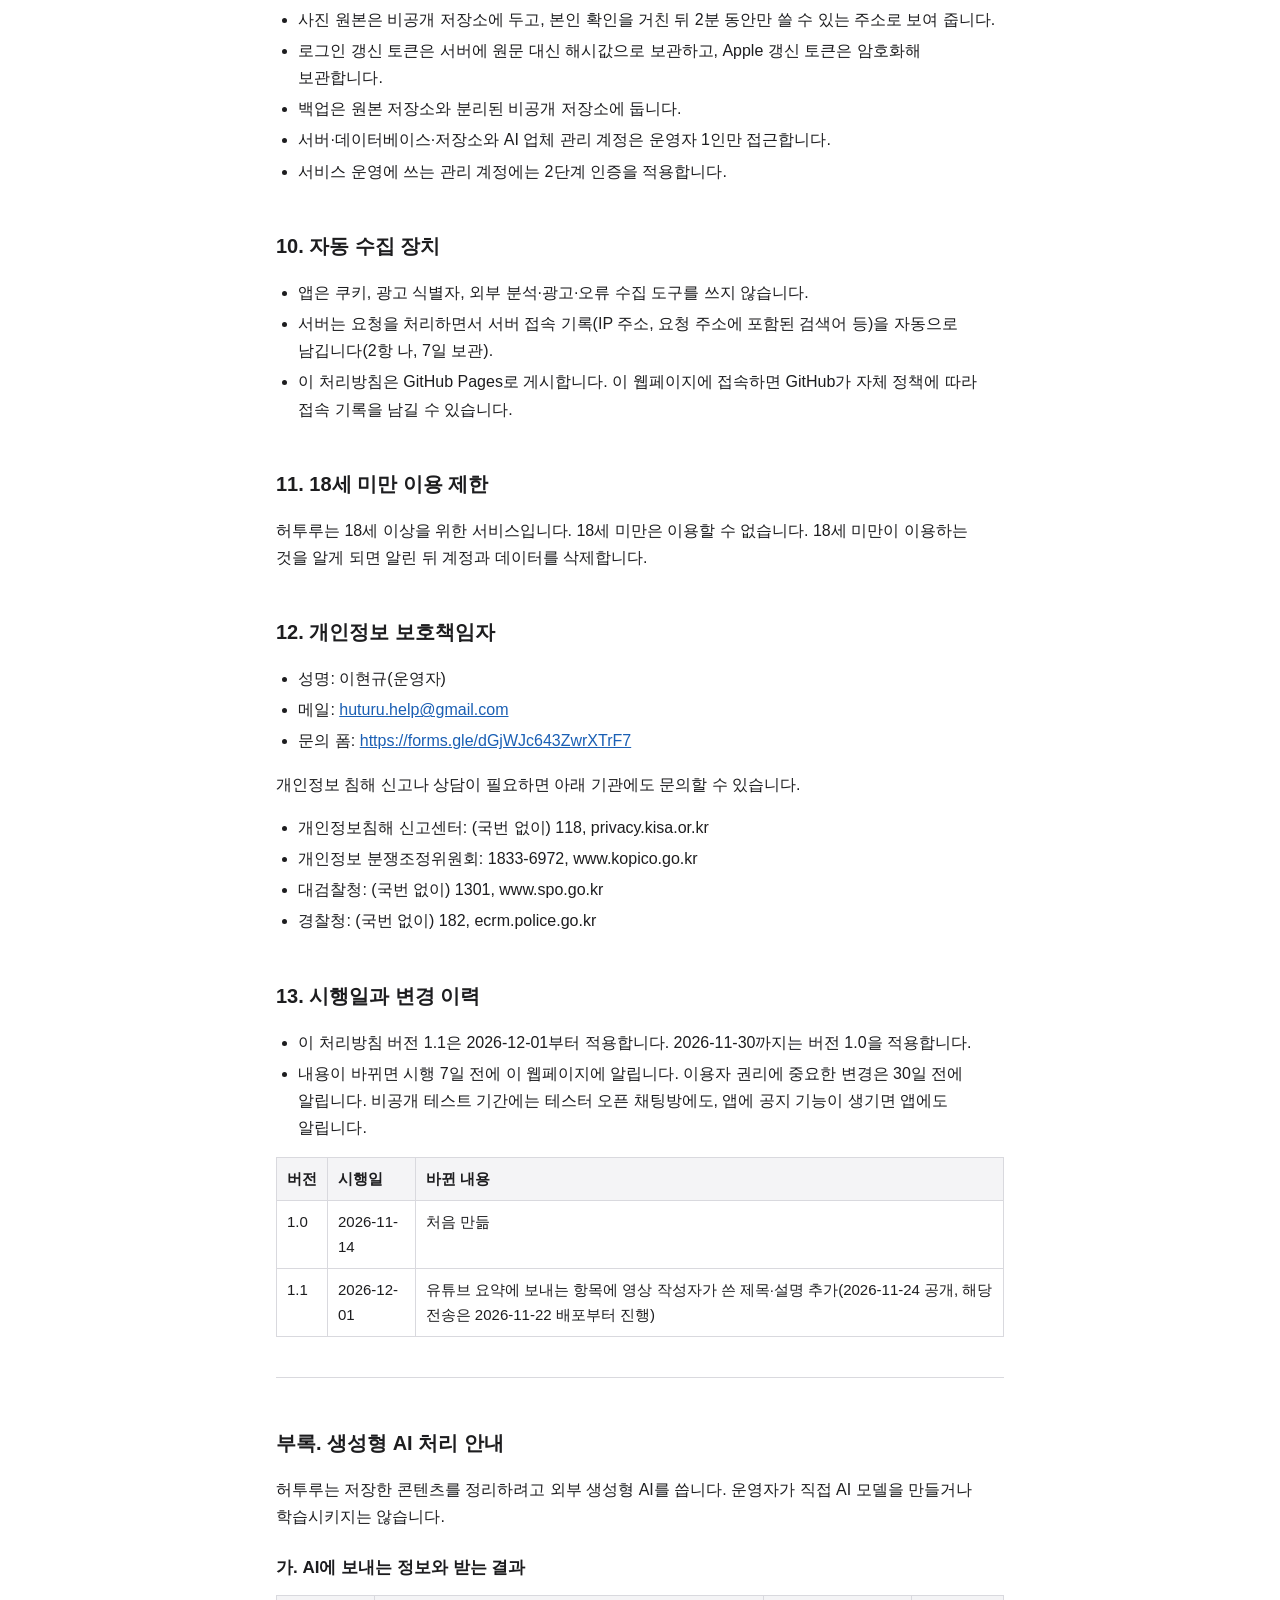
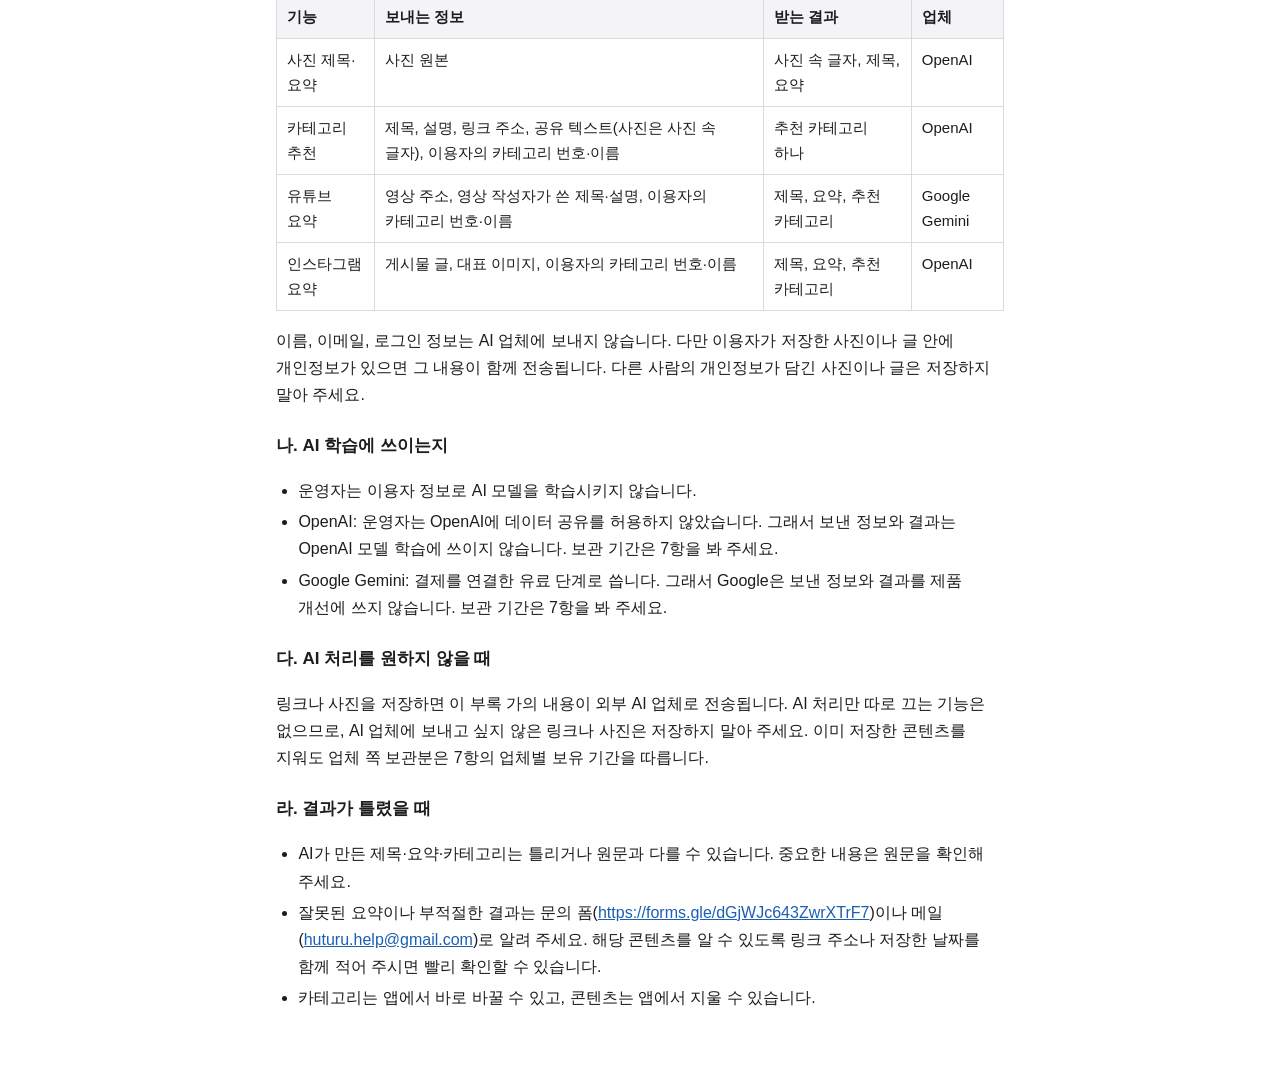
==== commit 0401e5e2: "docs: 개인정보처리방침 1.1 유튜브 전송 항목 개정 예고 (clip-back/clipback#480) 2026-11-24 공개, 2026-12-01 시행. 7항 Google과" ====
--- a/privacy/index.html
+++ b/privacy/index.html
@@ -15,7 +15,8 @@
 <main>
 <h1>허투루(huturu) 개인정보처리방침</h1>
 <p>허투루(huturu, 이하 "서비스")는 개인 이현규(이하 "운영자")가 운영합니다. 운영자는 「개인정보 보호법」에 따라 이용자의 개인정보를 보호하고 관련 고충을 빠르게 처리하기 위해 이 처리방침을 둡니다.</p>
-<ul><li>시행일: 2026-11-14</li><li>문의: <a href="mailto:huturu.help@gmail.com">huturu.help@gmail.com</a>, 문의 폼 <a href="https://forms.gle/dGjWJc643ZwrXTrF7">https://forms.gle/dGjWJc643ZwrXTrF7</a></li></ul>
+<ul><li>시행일: 2026-12-01(버전 1.1)</li><li>문의: <a href="mailto:huturu.help@gmail.com">huturu.help@gmail.com</a>, 문의 폼 <a href="https://forms.gle/dGjWJc643ZwrXTrF7">https://forms.gle/dGjWJc643ZwrXTrF7</a></li></ul>
+<p><strong>개정 예고(버전 1.1):</strong> 2026-11-24에 공개하고 2026-12-01부터 시행합니다. 2026-11-30까지는 버전 1.0(2026-11-14 시행)이 현행입니다. 1.1에서 바뀌는 내용은 7항 Google과 부록 가 유튜브 요약의 이전 항목에 '영상 작성자가 쓴 제목·설명'이 추가되는 것 하나이며, 이 페이지의 본문은 1.1 문구입니다. 이 항목은 시행일 전인 2026-11-22 배포부터 이미 Google Gemini로 실제로 전송되고 있습니다.</p>
 <h2>1. 처리하는 목적</h2>
 <p>운영자는 아래 목적으로만 개인정보를 처리합니다. 목적이 바뀌면 미리 알리고 법이 정한 절차를 따릅니다.</p>
 <ol><li>회원 식별과 로그인 유지: 소셜 로그인과 게스트 계정을 구분하고, 기기를 바꿔도 같은 계정으로 저장한 콘텐츠를 다시 볼 수 있게 합니다.</li><li>콘텐츠 저장과 정리: 이용자가 저장한 링크와 사진을 보관하고, 제목·요약을 만들고, 카테고리를 추천합니다.</li><li>추천 기능: 저장한 콘텐츠 중 다시 볼 만한 것을 골라 보여 줍니다.</li><li>서비스 운영과 개선: 기능별 이용 통계를 보고, 오류를 찾고, 문의에 답합니다.</li><li>회원 탈퇴 처리: 탈퇴할 때 로그인 공급자와의 연결을 끊습니다.</li></ol>
@@ -41,7 +42,7 @@
 <h3>OpenAI</h3>
 <ul><li>이전 항목: 링크 제목·설명·주소, 공유 텍스트, 사진 원본과 사진 속 글자, 인스타그램 게시물 글과 대표 이미지, 이용자가 만든 카테고리 번호·이름</li><li>이전 국가: 미국(데이터 처리 지역 설정 없음)</li><li>이전 시기와 방법: 링크나 사진을 저장할 때 암호화된 네트워크(HTTPS)로 전송</li><li>받는 자와 연락처: OpenAI OpCo, LLC(1455 3rd Street, San Francisco, CA 94158, 미국), <a href="mailto:privacy@openai.com">privacy@openai.com</a></li><li>이용 목적: 사진 제목·요약, 인스타그램 요약, 카테고리 추천</li><li>보유 기간: 서비스는 응답을 저장하지 않도록 요청하고, OpenAI의 API 호출 기록(logging)을 꺼 두었습니다. 다만 OpenAI 정책에 따라 남용 감시 기록은 최대 30일 보관될 수 있습니다.</li><li>거부 방법과 효과: AI 처리만 따로 끄는 기능은 없습니다. 보내고 싶지 않은 링크나 사진은 저장하지 말아 주세요(부록 다)</li></ul>
 <h3>Google(Gemini API, YouTube Data API)</h3>
-<ul><li>이전 항목: 저장한 유튜브 영상의 주소, 이용자가 만든 카테고리 번호·이름. YouTube Data API에는 영상 ID만 보냅니다</li><li>이전 국가: Google 데이터센터가 있는 국가(미국 등, 목록 <a href="https://datacenters.google/locations/">https://datacenters.google/locations/</a>). Gemini API 약관은 "Google 또는 그 대리인이 시설을 둔 모든 국가에 일시 저장되거나 캐시될 수 있다"고 적습니다</li><li>이전 시기와 방법: 유튜브 링크를 저장한 뒤 요약할 때 암호화된 네트워크(HTTPS)로 전송</li><li>받는 자와 연락처: Gemini API(유료)는 Google Cloud Korea LLC(결제 주소가 한국인 계약 기준), YouTube Data API는 YouTube LLC(901 Cherry Ave., San Bruno, CA 94066, 미국). 개인정보 문의: <a href="https://support.google.com/policies?p=privpol_privts">https://support.google.com/policies?p=privpol_privts</a></li><li>이용 목적: 유튜브 영상 제목·요약, 카테고리 추천, 영상 공개 여부 확인</li><li>보유 기간: 운영자는 Gemini API 요청 기록을 Google AI Studio에 저장하지 않도록 꺼 두었습니다(로그 보관 기간 7일 설정은 저장을 켤 때만 적용됩니다). 이와 별도로 Google은 금지된 사용을 찾아 막기 위해 Gemini API에 보낸 요청과 받은 응답을 55일 동안 보관합니다(<a href="https://aistudio.google.com/docs/usage-policies">https://aistudio.google.com/docs/usage-policies</a>). YouTube Data API에는 영상 ID만 보내며, 그 보관은 YouTube API 서비스 약관과 Google 정책을 따릅니다.</li><li>거부 방법과 효과: AI 처리만 따로 끄는 기능은 없습니다. 보내고 싶지 않은 유튜브 링크는 저장하지 말아 주세요(부록 다)</li></ul>
+<ul><li>이전 항목: 저장한 유튜브 영상의 주소, 영상 작성자가 쓴 제목·설명, 이용자가 만든 카테고리 번호·이름. YouTube Data API에는 영상 ID만 보냅니다</li><li>이전 국가: Google 데이터센터가 있는 국가(미국 등, 목록 <a href="https://datacenters.google/locations/">https://datacenters.google/locations/</a>). Gemini API 약관은 "Google 또는 그 대리인이 시설을 둔 모든 국가에 일시 저장되거나 캐시될 수 있다"고 적습니다</li><li>이전 시기와 방법: 유튜브 링크를 저장한 뒤 요약할 때 암호화된 네트워크(HTTPS)로 전송</li><li>받는 자와 연락처: Gemini API(유료)는 Google Cloud Korea LLC(결제 주소가 한국인 계약 기준), YouTube Data API는 YouTube LLC(901 Cherry Ave., San Bruno, CA 94066, 미국). 개인정보 문의: <a href="https://support.google.com/policies?p=privpol_privts">https://support.google.com/policies?p=privpol_privts</a></li><li>이용 목적: 유튜브 영상 제목·요약, 카테고리 추천, 영상 공개 여부 확인</li><li>보유 기간: 운영자는 Gemini API 요청 기록을 Google AI Studio에 저장하지 않도록 꺼 두었습니다(로그 보관 기간 7일 설정은 저장을 켤 때만 적용됩니다). 이와 별도로 Google은 금지된 사용을 찾아 막기 위해 Gemini API에 보낸 요청과 받은 응답을 55일 동안 보관합니다(<a href="https://aistudio.google.com/docs/usage-policies">https://aistudio.google.com/docs/usage-policies</a>). YouTube Data API에는 영상 ID만 보내며, 그 보관은 YouTube API 서비스 약관과 Google 정책을 따릅니다.</li><li>거부 방법과 효과: AI 처리만 따로 끄는 기능은 없습니다. 보내고 싶지 않은 유튜브 링크는 저장하지 말아 주세요(부록 다)</li></ul>
 <h3>Railway</h3>
 <ul><li>이전 항목: 서비스 서버에 보관하는 정보(계정, 콘텐츠, 사진 원본, 이용 기록, 탈퇴 사유, 삭제 기록, 백업, 서버 접속 기록). 문의 폼·메일로 받은 문의는 들어가지 않습니다(아래 Google Forms·Gmail 항목)</li><li>이전 국가: 싱가포르(서버·데이터베이스·저장소 모두 Railway Southeast Asia 지역). 저장소는 Railway가 Tigris 인프라에서 운영합니다</li><li>이전 시기와 방법: 서비스를 쓸 때마다 암호화된 네트워크(HTTPS)로 전송해 보관</li><li>받는 자와 연락처: Railway Corporation(548 Market St PMB 68956, San Francisco, CA 94104, 미국), <a href="mailto:privacy@railway.com">privacy@railway.com</a>. 저장소 인프라 Tigris Data, Inc., <a href="mailto:privacy@tigrisdata.com">privacy@tigrisdata.com</a></li><li>이용 목적: 서버 실행과 데이터 보관</li><li>보유 기간: 이 처리방침 3항과 같음</li><li>거부 방법과 효과: 서비스 전체가 이 업체에서 동작하므로 거부하면 서비스를 쓸 수 없습니다. 거부하려면 회원 탈퇴하면 됩니다</li></ul>
 <h3>Google(Google Forms, Gmail): 문의</h3>
@@ -61,13 +62,13 @@
 <p>개인정보 침해 신고나 상담이 필요하면 아래 기관에도 문의할 수 있습니다.</p>
 <ul><li>개인정보침해 신고센터: (국번 없이) 118, privacy.kisa.or.kr</li><li>개인정보 분쟁조정위원회: 1833-6972, www.kopico.go.kr</li><li>대검찰청: (국번 없이) 1301, www.spo.go.kr</li><li>경찰청: (국번 없이) 182, ecrm.police.go.kr</li></ul>
 <h2>13. 시행일과 변경 이력</h2>
-<ul><li>이 처리방침은 2026-11-14부터 적용합니다.</li><li>내용이 바뀌면 시행 7일 전에 이 웹페이지에 알립니다. 이용자 권리에 중요한 변경은 30일 전에 알립니다. 비공개 테스트 기간에는 테스터 오픈 채팅방에도, 앱에 공지 기능이 생기면 앱에도 알립니다.</li></ul>
-<div class="table"><table><thead><tr><th>버전</th><th>시행일</th><th>바뀐 내용</th></tr></thead><tbody><tr><td>1.0</td><td>2026-11-14</td><td>처음 만듦</td></tr></tbody></table></div>
+<ul><li>이 처리방침 버전 1.1은 2026-12-01부터 적용합니다. 2026-11-30까지는 버전 1.0을 적용합니다.</li><li>내용이 바뀌면 시행 7일 전에 이 웹페이지에 알립니다. 이용자 권리에 중요한 변경은 30일 전에 알립니다. 비공개 테스트 기간에는 테스터 오픈 채팅방에도, 앱에 공지 기능이 생기면 앱에도 알립니다.</li></ul>
+<div class="table"><table><thead><tr><th>버전</th><th>시행일</th><th>바뀐 내용</th></tr></thead><tbody><tr><td>1.0</td><td>2026-11-14</td><td>처음 만듦</td></tr><tr><td>1.1</td><td>2026-12-01</td><td>유튜브 요약에 보내는 항목에 영상 작성자가 쓴 제목·설명 추가(2026-11-24 공개, 해당 전송은 2026-11-22 배포부터 진행)</td></tr></tbody></table></div>
 <hr>
 <h2>부록. 생성형 AI 처리 안내</h2>
 <p>허투루는 저장한 콘텐츠를 정리하려고 외부 생성형 AI를 씁니다. 운영자가 직접 AI 모델을 만들거나 학습시키지는 않습니다.</p>
 <h3>가. AI에 보내는 정보와 받는 결과</h3>
-<div class="table"><table><thead><tr><th>기능</th><th>보내는 정보</th><th>받는 결과</th><th>업체</th></tr></thead><tbody><tr><td>사진 제목·요약</td><td>사진 원본</td><td>사진 속 글자, 제목, 요약</td><td>OpenAI</td></tr><tr><td>카테고리 추천</td><td>제목, 설명, 링크 주소, 공유 텍스트(사진은 사진 속 글자), 이용자의 카테고리 번호·이름</td><td>추천 카테고리 하나</td><td>OpenAI</td></tr><tr><td>유튜브 요약</td><td>영상 주소, 이용자의 카테고리 번호·이름</td><td>제목, 요약, 추천 카테고리</td><td>Google Gemini</td></tr><tr><td>인스타그램 요약</td><td>게시물 글, 대표 이미지, 이용자의 카테고리 번호·이름</td><td>제목, 요약, 추천 카테고리</td><td>OpenAI</td></tr></tbody></table></div>
+<div class="table"><table><thead><tr><th>기능</th><th>보내는 정보</th><th>받는 결과</th><th>업체</th></tr></thead><tbody><tr><td>사진 제목·요약</td><td>사진 원본</td><td>사진 속 글자, 제목, 요약</td><td>OpenAI</td></tr><tr><td>카테고리 추천</td><td>제목, 설명, 링크 주소, 공유 텍스트(사진은 사진 속 글자), 이용자의 카테고리 번호·이름</td><td>추천 카테고리 하나</td><td>OpenAI</td></tr><tr><td>유튜브 요약</td><td>영상 주소, 영상 작성자가 쓴 제목·설명, 이용자의 카테고리 번호·이름</td><td>제목, 요약, 추천 카테고리</td><td>Google Gemini</td></tr><tr><td>인스타그램 요약</td><td>게시물 글, 대표 이미지, 이용자의 카테고리 번호·이름</td><td>제목, 요약, 추천 카테고리</td><td>OpenAI</td></tr></tbody></table></div>
 <p>이름, 이메일, 로그인 정보는 AI 업체에 보내지 않습니다. 다만 이용자가 저장한 사진이나 글 안에 개인정보가 있으면 그 내용이 함께 전송됩니다. 다른 사람의 개인정보가 담긴 사진이나 글은 저장하지 말아 주세요.</p>
 <h3>나. AI 학습에 쓰이는지</h3>
 <ul><li>운영자는 이용자 정보로 AI 모델을 학습시키지 않습니다.</li><li>OpenAI: 운영자는 OpenAI에 데이터 공유를 허용하지 않았습니다. 그래서 보낸 정보와 결과는 OpenAI 모델 학습에 쓰이지 않습니다. 보관 기간은 7항을 봐 주세요.</li><li>Google Gemini: 결제를 연결한 유료 단계로 씁니다. 그래서 Google은 보낸 정보와 결과를 제품 개선에 쓰지 않습니다. 보관 기간은 7항을 봐 주세요.</li></ul>
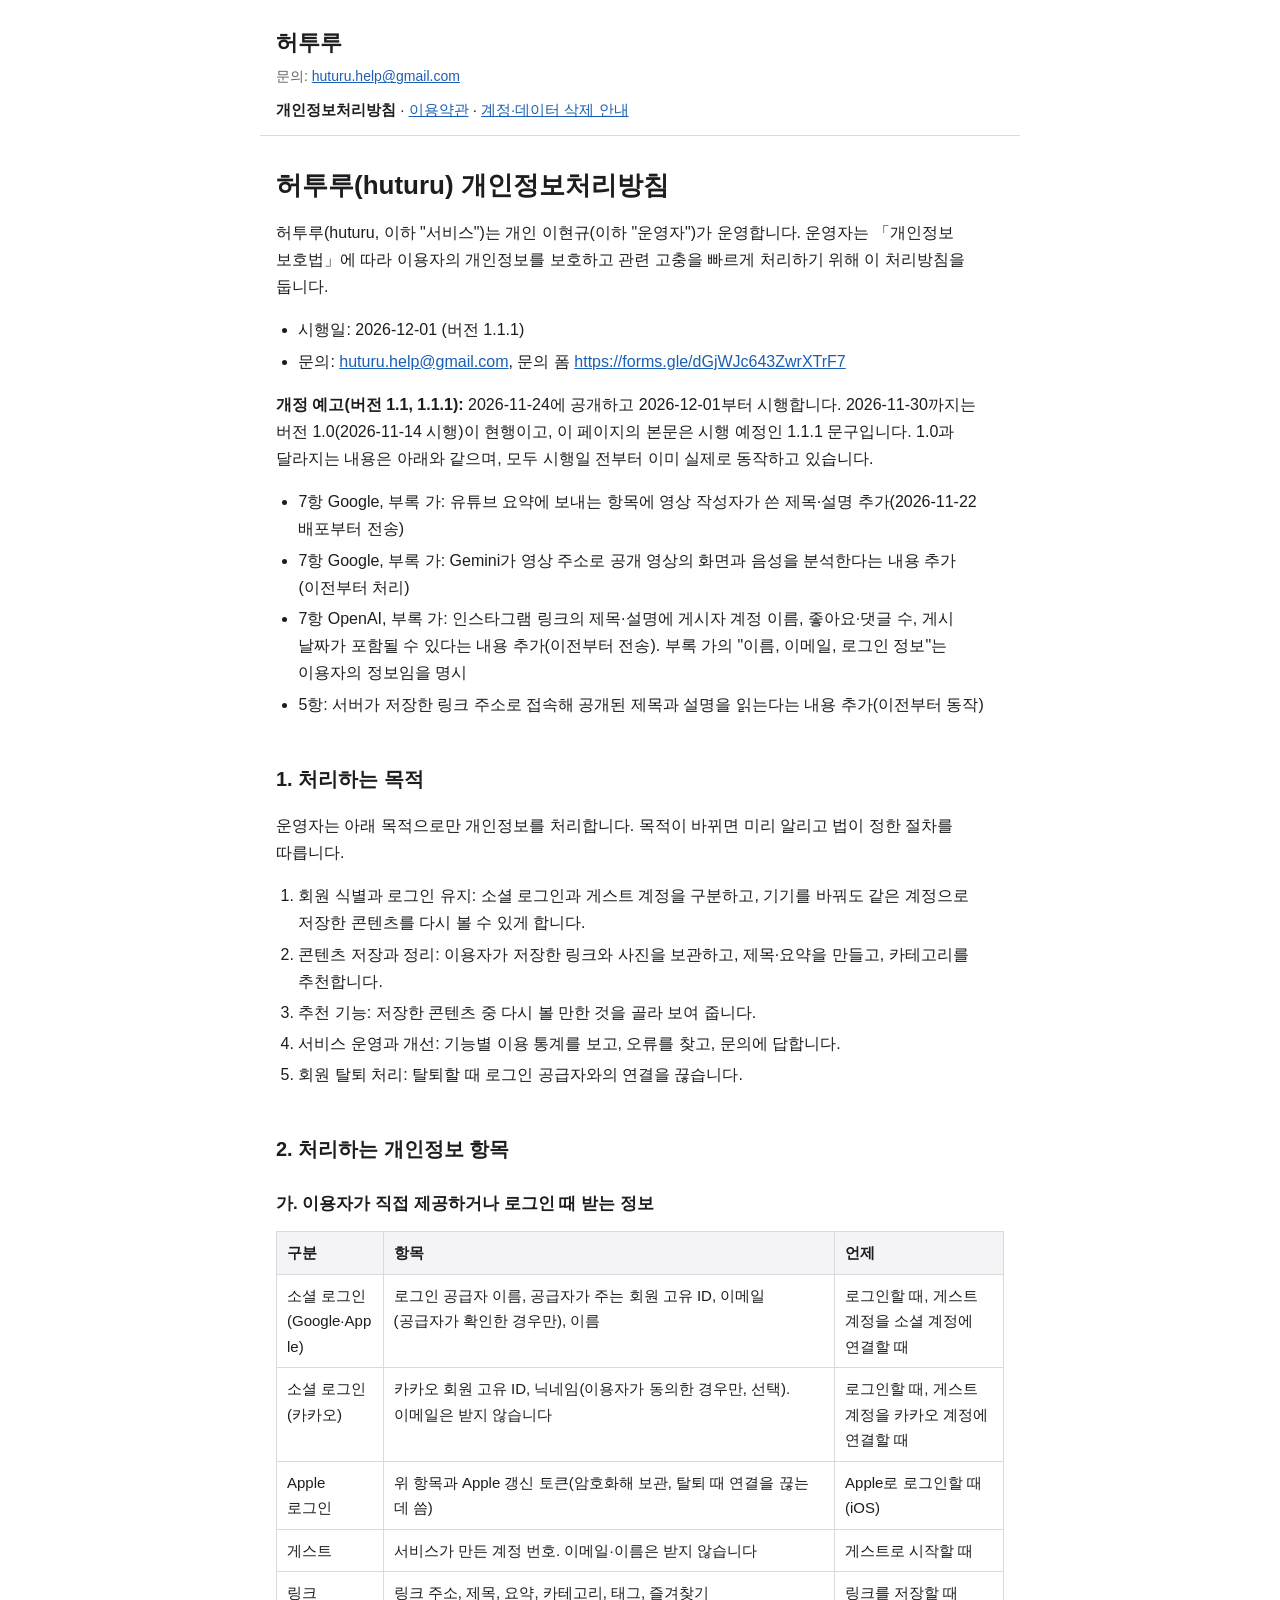
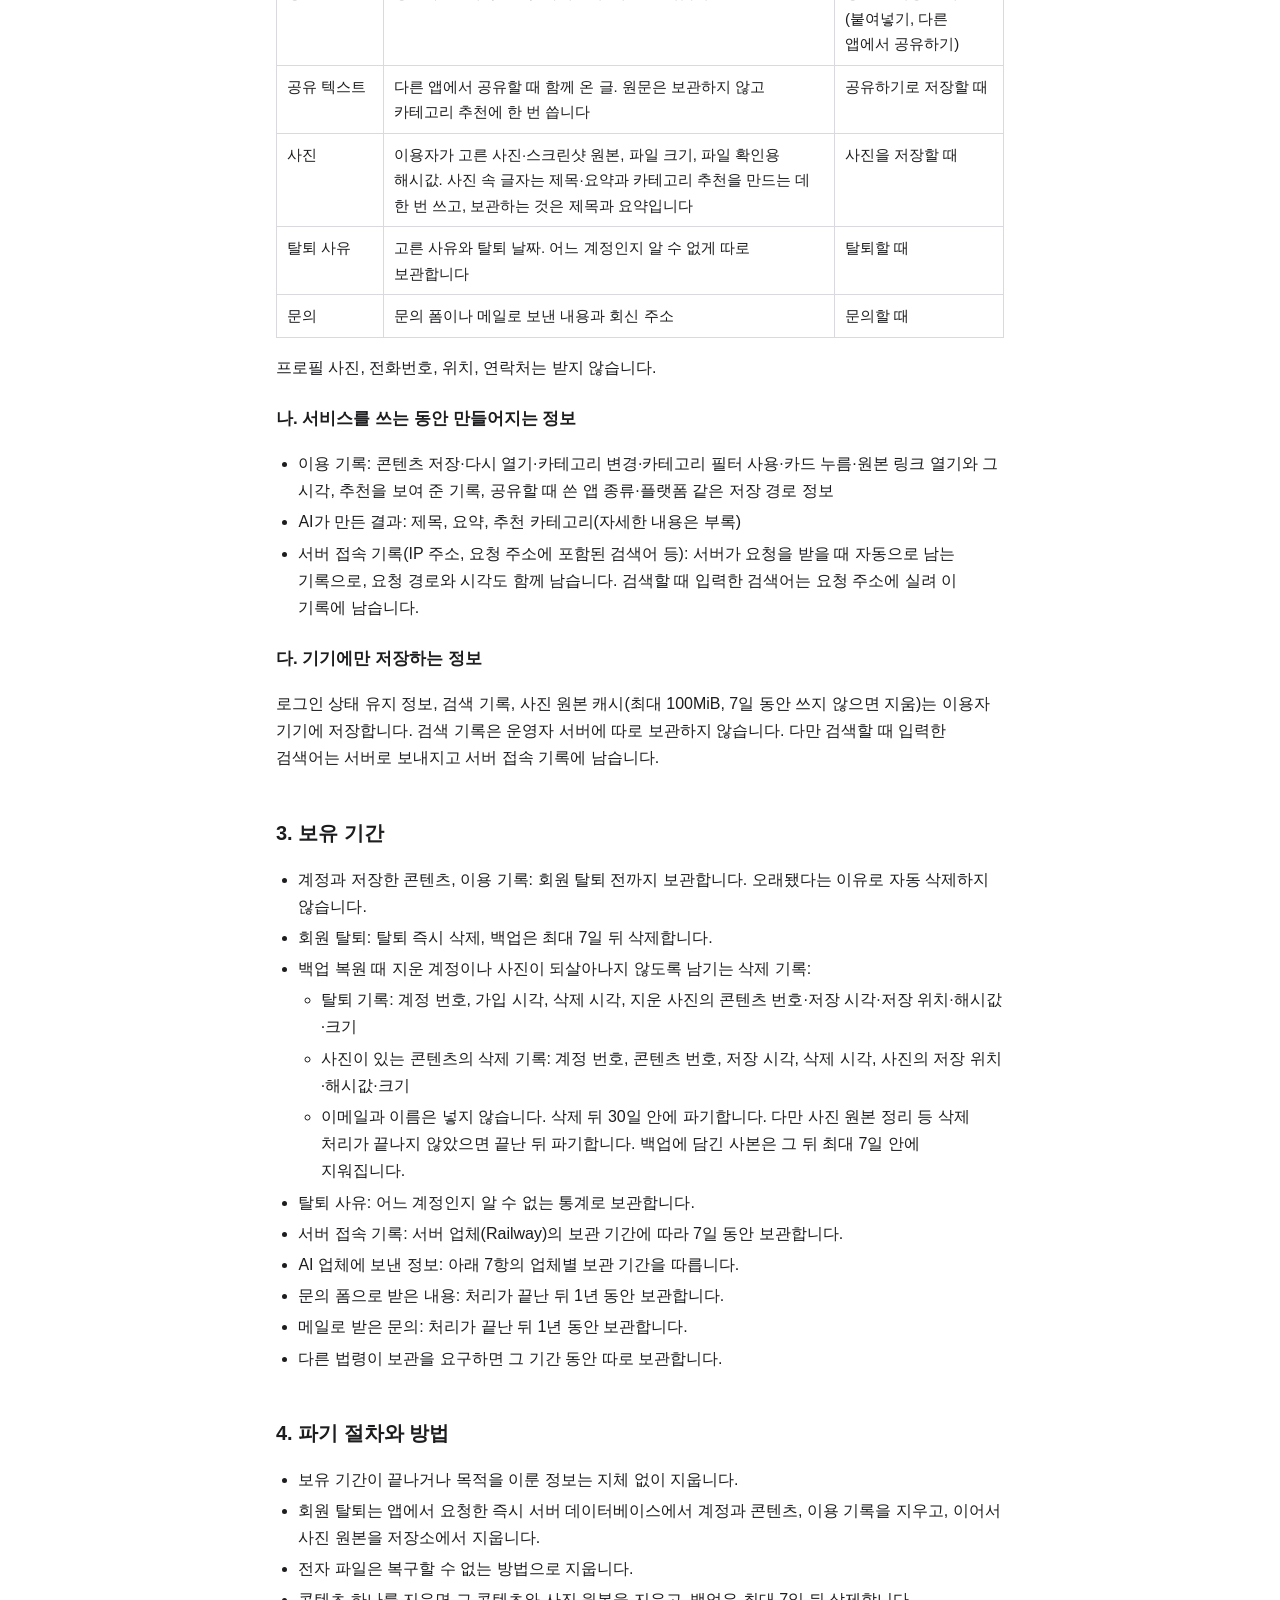
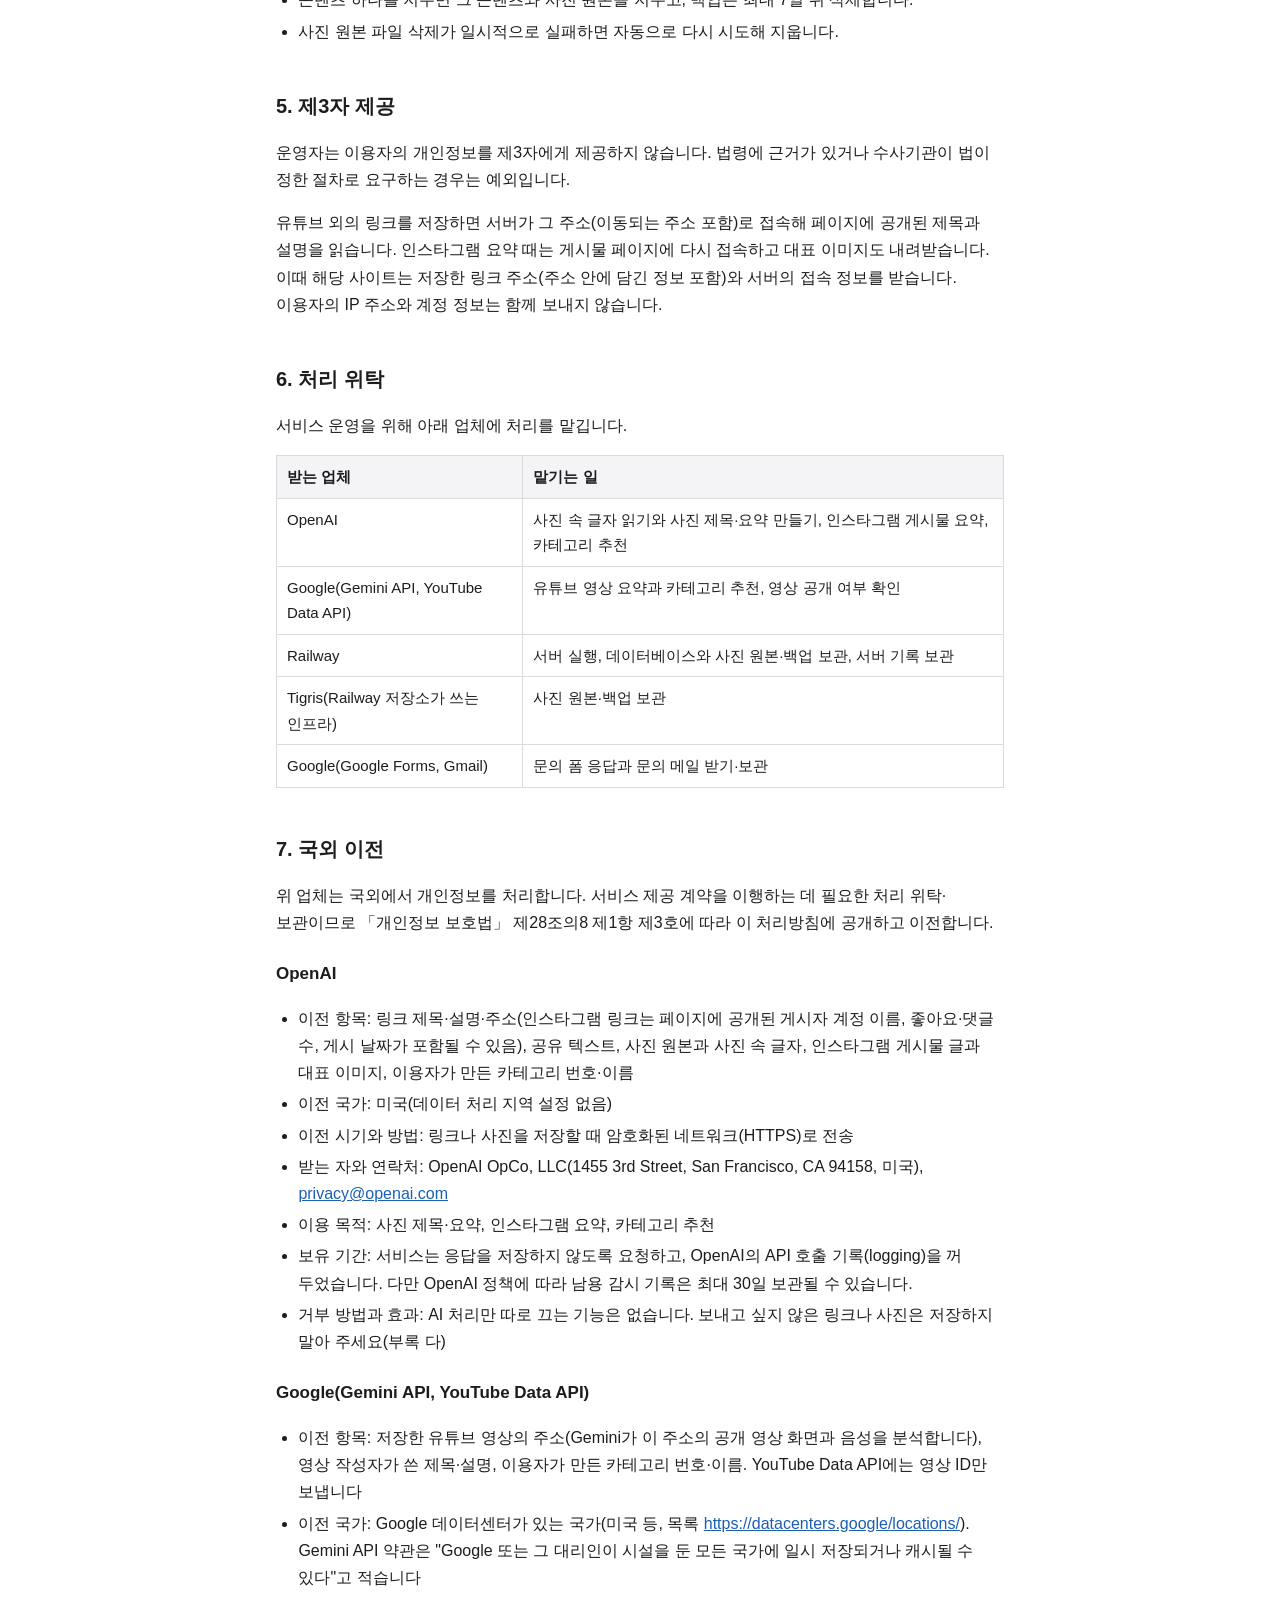
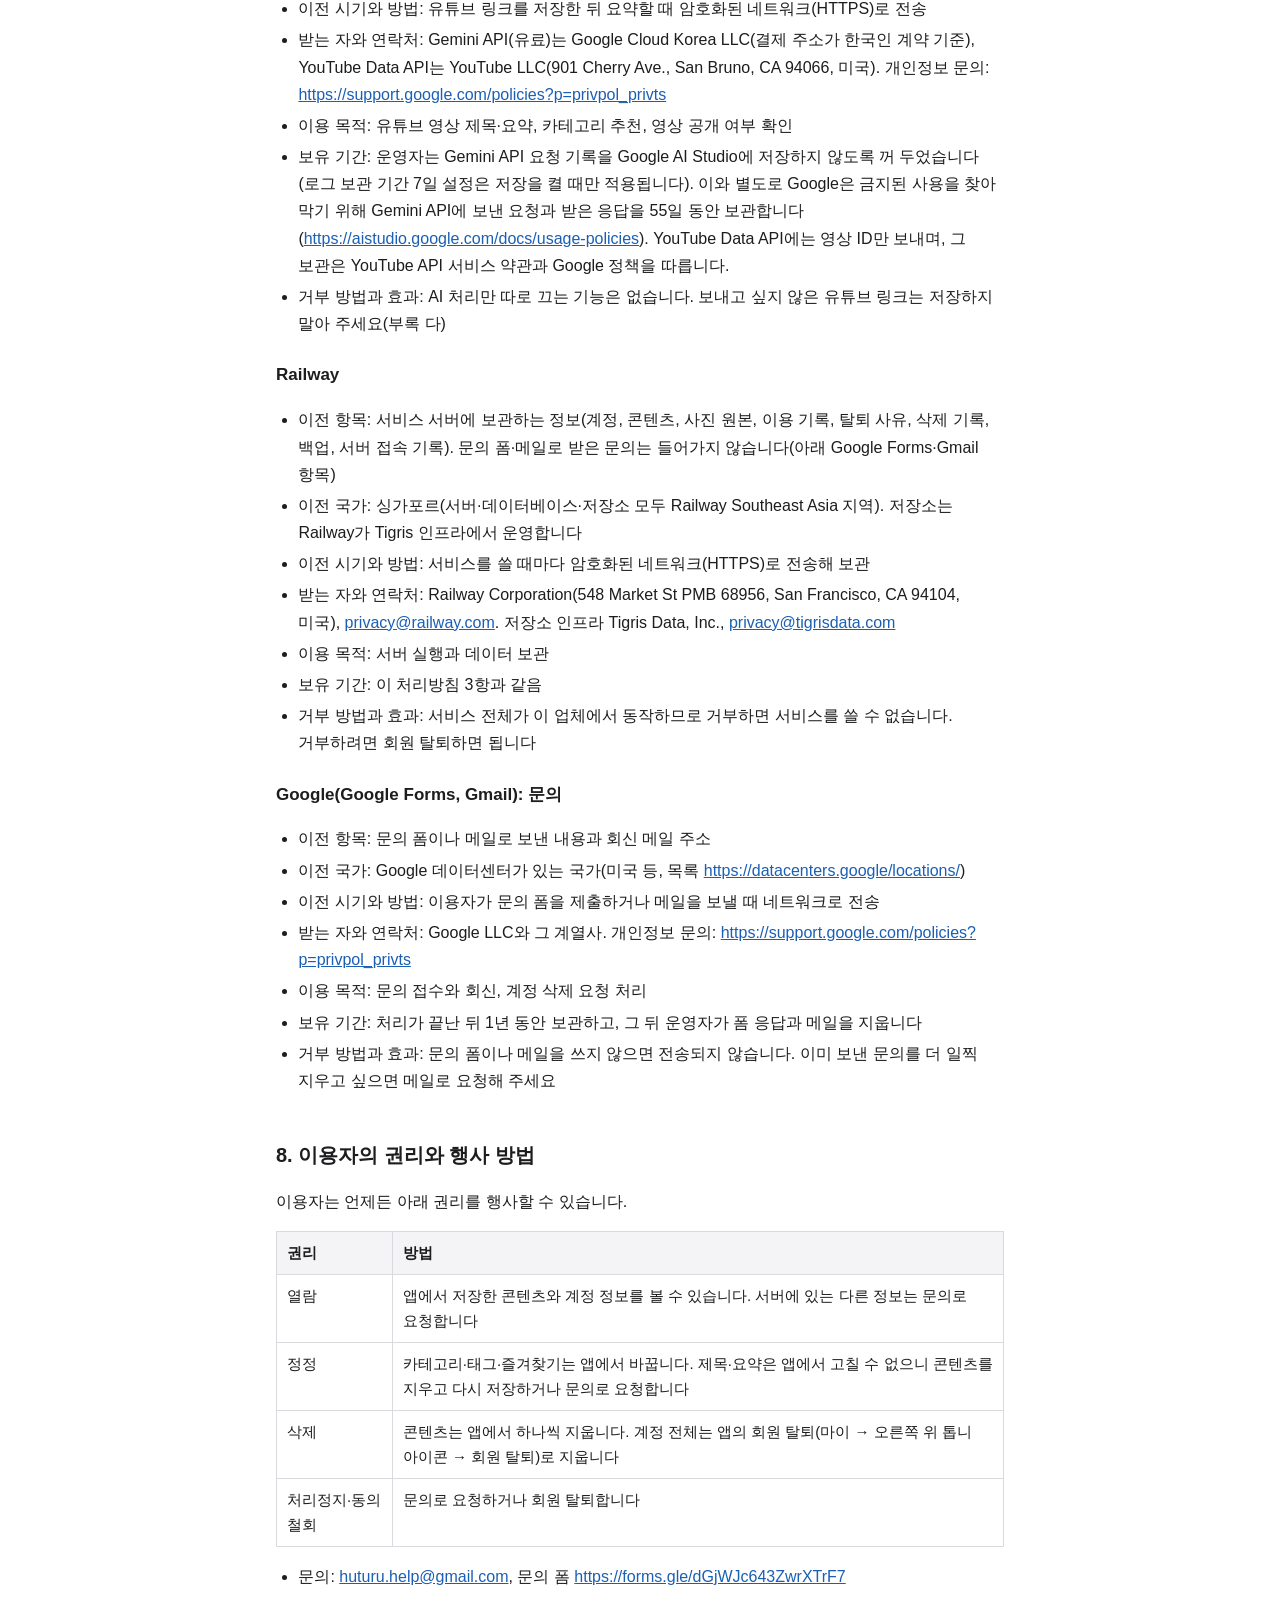
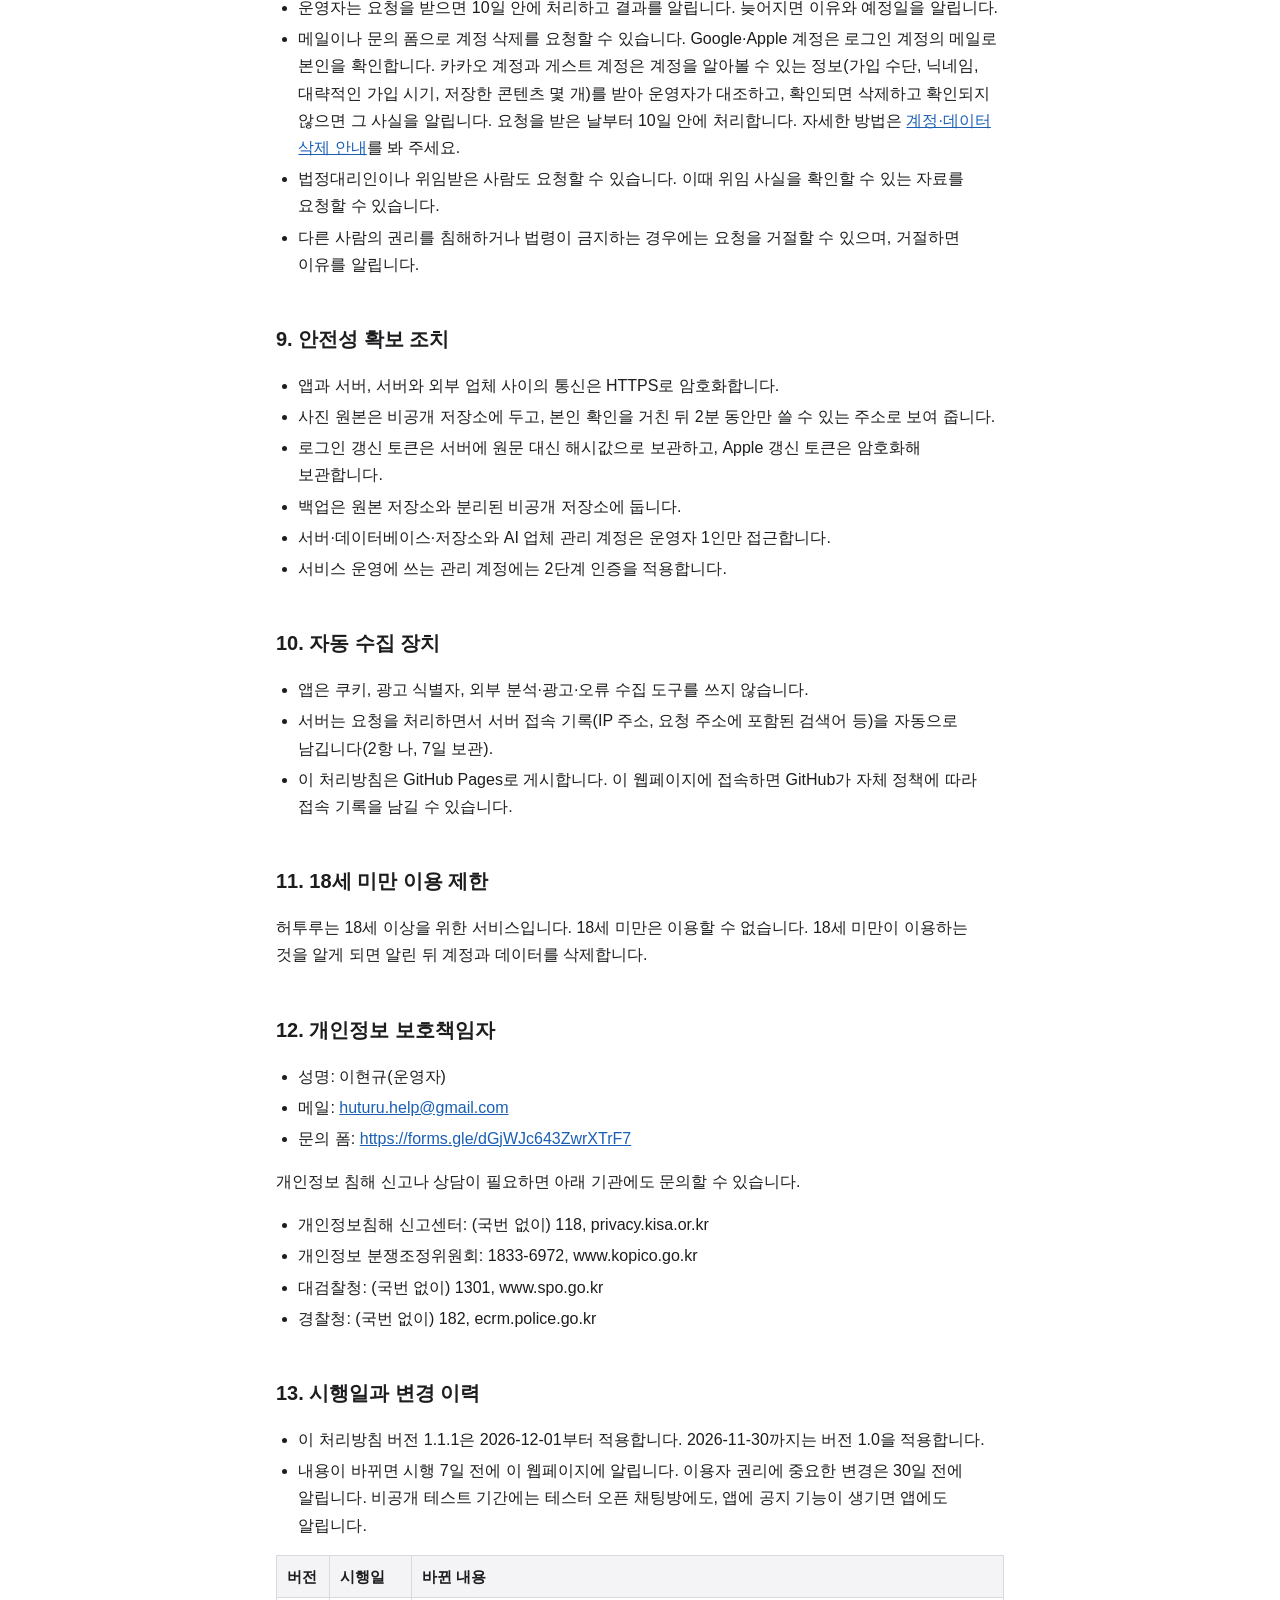
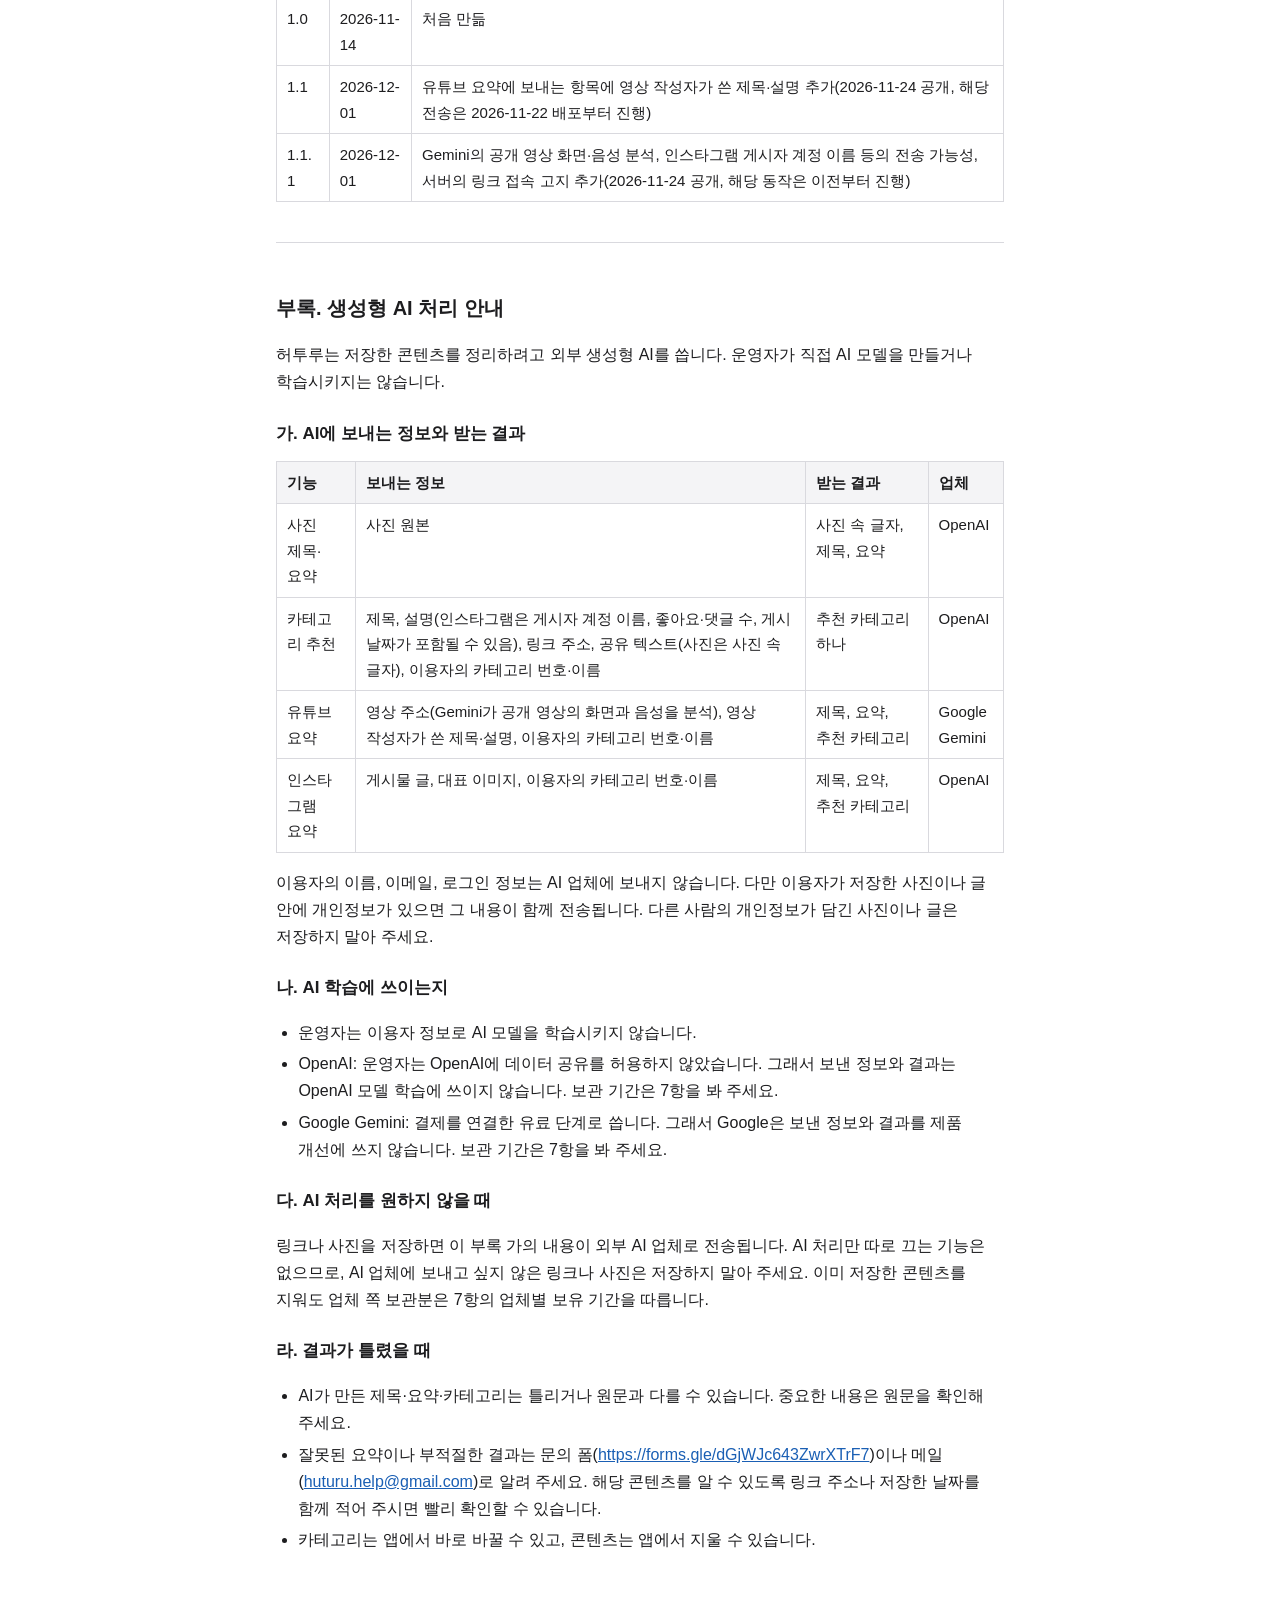
==== commit 896233b9: "docs: 개인정보처리방침 1.1.1 전송 항목 고지 추가 (clip-back/clipback#480) 2026-11-24 공개, 2026-12-01 시행. Gemini의 공개 영" ====
--- a/privacy/index.html
+++ b/privacy/index.html
@@ -15,8 +15,9 @@
 <main>
 <h1>허투루(huturu) 개인정보처리방침</h1>
 <p>허투루(huturu, 이하 "서비스")는 개인 이현규(이하 "운영자")가 운영합니다. 운영자는 「개인정보 보호법」에 따라 이용자의 개인정보를 보호하고 관련 고충을 빠르게 처리하기 위해 이 처리방침을 둡니다.</p>
-<ul><li>시행일: 2026-12-01(버전 1.1)</li><li>문의: <a href="mailto:huturu.help@gmail.com">huturu.help@gmail.com</a>, 문의 폼 <a href="https://forms.gle/dGjWJc643ZwrXTrF7">https://forms.gle/dGjWJc643ZwrXTrF7</a></li></ul>
-<p><strong>개정 예고(버전 1.1):</strong> 2026-11-24에 공개하고 2026-12-01부터 시행합니다. 2026-11-30까지는 버전 1.0(2026-11-14 시행)이 현행입니다. 1.1에서 바뀌는 내용은 7항 Google과 부록 가 유튜브 요약의 이전 항목에 '영상 작성자가 쓴 제목·설명'이 추가되는 것 하나이며, 이 페이지의 본문은 1.1 문구입니다. 이 항목은 시행일 전인 2026-11-22 배포부터 이미 Google Gemini로 실제로 전송되고 있습니다.</p>
+<ul><li>시행일: 2026-12-01 (버전 1.1.1)</li><li>문의: <a href="mailto:huturu.help@gmail.com">huturu.help@gmail.com</a>, 문의 폼 <a href="https://forms.gle/dGjWJc643ZwrXTrF7">https://forms.gle/dGjWJc643ZwrXTrF7</a></li></ul>
+<p><strong>개정 예고(버전 1.1, 1.1.1):</strong> 2026-11-24에 공개하고 2026-12-01부터 시행합니다. 2026-11-30까지는 버전 1.0(2026-11-14 시행)이 현행이고, 이 페이지의 본문은 시행 예정인 1.1.1 문구입니다. 1.0과 달라지는 내용은 아래와 같으며, 모두 시행일 전부터 이미 실제로 동작하고 있습니다.</p>
+<ul><li>7항 Google, 부록 가: 유튜브 요약에 보내는 항목에 영상 작성자가 쓴 제목·설명 추가(2026-11-22 배포부터 전송)</li><li>7항 Google, 부록 가: Gemini가 영상 주소로 공개 영상의 화면과 음성을 분석한다는 내용 추가(이전부터 처리)</li><li>7항 OpenAI, 부록 가: 인스타그램 링크의 제목·설명에 게시자 계정 이름, 좋아요·댓글 수, 게시 날짜가 포함될 수 있다는 내용 추가(이전부터 전송). 부록 가의 "이름, 이메일, 로그인 정보"는 이용자의 정보임을 명시</li><li>5항: 서버가 저장한 링크 주소로 접속해 공개된 제목과 설명을 읽는다는 내용 추가(이전부터 동작)</li></ul>
 <h2>1. 처리하는 목적</h2>
 <p>운영자는 아래 목적으로만 개인정보를 처리합니다. 목적이 바뀌면 미리 알리고 법이 정한 절차를 따릅니다.</p>
 <ol><li>회원 식별과 로그인 유지: 소셜 로그인과 게스트 계정을 구분하고, 기기를 바꿔도 같은 계정으로 저장한 콘텐츠를 다시 볼 수 있게 합니다.</li><li>콘텐츠 저장과 정리: 이용자가 저장한 링크와 사진을 보관하고, 제목·요약을 만들고, 카테고리를 추천합니다.</li><li>추천 기능: 저장한 콘텐츠 중 다시 볼 만한 것을 골라 보여 줍니다.</li><li>서비스 운영과 개선: 기능별 이용 통계를 보고, 오류를 찾고, 문의에 답합니다.</li><li>회원 탈퇴 처리: 탈퇴할 때 로그인 공급자와의 연결을 끊습니다.</li></ol>
@@ -34,15 +35,16 @@
 <ul><li>보유 기간이 끝나거나 목적을 이룬 정보는 지체 없이 지웁니다.</li><li>회원 탈퇴는 앱에서 요청한 즉시 서버 데이터베이스에서 계정과 콘텐츠, 이용 기록을 지우고, 이어서 사진 원본을 저장소에서 지웁니다.</li><li>전자 파일은 복구할 수 없는 방법으로 지웁니다.</li><li>콘텐츠 하나를 지우면 그 콘텐츠와 사진 원본을 지우고, 백업은 최대 7일 뒤 삭제합니다.</li><li>사진 원본 파일 삭제가 일시적으로 실패하면 자동으로 다시 시도해 지웁니다.</li></ul>
 <h2>5. 제3자 제공</h2>
 <p>운영자는 이용자의 개인정보를 제3자에게 제공하지 않습니다. 법령에 근거가 있거나 수사기관이 법이 정한 절차로 요구하는 경우는 예외입니다.</p>
+<p>유튜브 외의 링크를 저장하면 서버가 그 주소(이동되는 주소 포함)로 접속해 페이지에 공개된 제목과 설명을 읽습니다. 인스타그램 요약 때는 게시물 페이지에 다시 접속하고 대표 이미지도 내려받습니다. 이때 해당 사이트는 저장한 링크 주소(주소 안에 담긴 정보 포함)와 서버의 접속 정보를 받습니다. 이용자의 IP 주소와 계정 정보는 함께 보내지 않습니다.</p>
 <h2>6. 처리 위탁</h2>
 <p>서비스 운영을 위해 아래 업체에 처리를 맡깁니다.</p>
 <div class="table"><table><thead><tr><th>받는 업체</th><th>맡기는 일</th></tr></thead><tbody><tr><td>OpenAI</td><td>사진 속 글자 읽기와 사진 제목·요약 만들기, 인스타그램 게시물 요약, 카테고리 추천</td></tr><tr><td>Google(Gemini API, YouTube Data API)</td><td>유튜브 영상 요약과 카테고리 추천, 영상 공개 여부 확인</td></tr><tr><td>Railway</td><td>서버 실행, 데이터베이스와 사진 원본·백업 보관, 서버 기록 보관</td></tr><tr><td>Tigris(Railway 저장소가 쓰는 인프라)</td><td>사진 원본·백업 보관</td></tr><tr><td>Google(Google Forms, Gmail)</td><td>문의 폼 응답과 문의 메일 받기·보관</td></tr></tbody></table></div>
 <h2>7. 국외 이전</h2>
 <p>위 업체는 국외에서 개인정보를 처리합니다. 서비스 제공 계약을 이행하는 데 필요한 처리 위탁·보관이므로 「개인정보 보호법」 제28조의8 제1항 제3호에 따라 이 처리방침에 공개하고 이전합니다.</p>
 <h3>OpenAI</h3>
-<ul><li>이전 항목: 링크 제목·설명·주소, 공유 텍스트, 사진 원본과 사진 속 글자, 인스타그램 게시물 글과 대표 이미지, 이용자가 만든 카테고리 번호·이름</li><li>이전 국가: 미국(데이터 처리 지역 설정 없음)</li><li>이전 시기와 방법: 링크나 사진을 저장할 때 암호화된 네트워크(HTTPS)로 전송</li><li>받는 자와 연락처: OpenAI OpCo, LLC(1455 3rd Street, San Francisco, CA 94158, 미국), <a href="mailto:privacy@openai.com">privacy@openai.com</a></li><li>이용 목적: 사진 제목·요약, 인스타그램 요약, 카테고리 추천</li><li>보유 기간: 서비스는 응답을 저장하지 않도록 요청하고, OpenAI의 API 호출 기록(logging)을 꺼 두었습니다. 다만 OpenAI 정책에 따라 남용 감시 기록은 최대 30일 보관될 수 있습니다.</li><li>거부 방법과 효과: AI 처리만 따로 끄는 기능은 없습니다. 보내고 싶지 않은 링크나 사진은 저장하지 말아 주세요(부록 다)</li></ul>
+<ul><li>이전 항목: 링크 제목·설명·주소(인스타그램 링크는 페이지에 공개된 게시자 계정 이름, 좋아요·댓글 수, 게시 날짜가 포함될 수 있음), 공유 텍스트, 사진 원본과 사진 속 글자, 인스타그램 게시물 글과 대표 이미지, 이용자가 만든 카테고리 번호·이름</li><li>이전 국가: 미국(데이터 처리 지역 설정 없음)</li><li>이전 시기와 방법: 링크나 사진을 저장할 때 암호화된 네트워크(HTTPS)로 전송</li><li>받는 자와 연락처: OpenAI OpCo, LLC(1455 3rd Street, San Francisco, CA 94158, 미국), <a href="mailto:privacy@openai.com">privacy@openai.com</a></li><li>이용 목적: 사진 제목·요약, 인스타그램 요약, 카테고리 추천</li><li>보유 기간: 서비스는 응답을 저장하지 않도록 요청하고, OpenAI의 API 호출 기록(logging)을 꺼 두었습니다. 다만 OpenAI 정책에 따라 남용 감시 기록은 최대 30일 보관될 수 있습니다.</li><li>거부 방법과 효과: AI 처리만 따로 끄는 기능은 없습니다. 보내고 싶지 않은 링크나 사진은 저장하지 말아 주세요(부록 다)</li></ul>
 <h3>Google(Gemini API, YouTube Data API)</h3>
-<ul><li>이전 항목: 저장한 유튜브 영상의 주소, 영상 작성자가 쓴 제목·설명, 이용자가 만든 카테고리 번호·이름. YouTube Data API에는 영상 ID만 보냅니다</li><li>이전 국가: Google 데이터센터가 있는 국가(미국 등, 목록 <a href="https://datacenters.google/locations/">https://datacenters.google/locations/</a>). Gemini API 약관은 "Google 또는 그 대리인이 시설을 둔 모든 국가에 일시 저장되거나 캐시될 수 있다"고 적습니다</li><li>이전 시기와 방법: 유튜브 링크를 저장한 뒤 요약할 때 암호화된 네트워크(HTTPS)로 전송</li><li>받는 자와 연락처: Gemini API(유료)는 Google Cloud Korea LLC(결제 주소가 한국인 계약 기준), YouTube Data API는 YouTube LLC(901 Cherry Ave., San Bruno, CA 94066, 미국). 개인정보 문의: <a href="https://support.google.com/policies?p=privpol_privts">https://support.google.com/policies?p=privpol_privts</a></li><li>이용 목적: 유튜브 영상 제목·요약, 카테고리 추천, 영상 공개 여부 확인</li><li>보유 기간: 운영자는 Gemini API 요청 기록을 Google AI Studio에 저장하지 않도록 꺼 두었습니다(로그 보관 기간 7일 설정은 저장을 켤 때만 적용됩니다). 이와 별도로 Google은 금지된 사용을 찾아 막기 위해 Gemini API에 보낸 요청과 받은 응답을 55일 동안 보관합니다(<a href="https://aistudio.google.com/docs/usage-policies">https://aistudio.google.com/docs/usage-policies</a>). YouTube Data API에는 영상 ID만 보내며, 그 보관은 YouTube API 서비스 약관과 Google 정책을 따릅니다.</li><li>거부 방법과 효과: AI 처리만 따로 끄는 기능은 없습니다. 보내고 싶지 않은 유튜브 링크는 저장하지 말아 주세요(부록 다)</li></ul>
+<ul><li>이전 항목: 저장한 유튜브 영상의 주소(Gemini가 이 주소의 공개 영상 화면과 음성을 분석합니다), 영상 작성자가 쓴 제목·설명, 이용자가 만든 카테고리 번호·이름. YouTube Data API에는 영상 ID만 보냅니다</li><li>이전 국가: Google 데이터센터가 있는 국가(미국 등, 목록 <a href="https://datacenters.google/locations/">https://datacenters.google/locations/</a>). Gemini API 약관은 "Google 또는 그 대리인이 시설을 둔 모든 국가에 일시 저장되거나 캐시될 수 있다"고 적습니다</li><li>이전 시기와 방법: 유튜브 링크를 저장한 뒤 요약할 때 암호화된 네트워크(HTTPS)로 전송</li><li>받는 자와 연락처: Gemini API(유료)는 Google Cloud Korea LLC(결제 주소가 한국인 계약 기준), YouTube Data API는 YouTube LLC(901 Cherry Ave., San Bruno, CA 94066, 미국). 개인정보 문의: <a href="https://support.google.com/policies?p=privpol_privts">https://support.google.com/policies?p=privpol_privts</a></li><li>이용 목적: 유튜브 영상 제목·요약, 카테고리 추천, 영상 공개 여부 확인</li><li>보유 기간: 운영자는 Gemini API 요청 기록을 Google AI Studio에 저장하지 않도록 꺼 두었습니다(로그 보관 기간 7일 설정은 저장을 켤 때만 적용됩니다). 이와 별도로 Google은 금지된 사용을 찾아 막기 위해 Gemini API에 보낸 요청과 받은 응답을 55일 동안 보관합니다(<a href="https://aistudio.google.com/docs/usage-policies">https://aistudio.google.com/docs/usage-policies</a>). YouTube Data API에는 영상 ID만 보내며, 그 보관은 YouTube API 서비스 약관과 Google 정책을 따릅니다.</li><li>거부 방법과 효과: AI 처리만 따로 끄는 기능은 없습니다. 보내고 싶지 않은 유튜브 링크는 저장하지 말아 주세요(부록 다)</li></ul>
 <h3>Railway</h3>
 <ul><li>이전 항목: 서비스 서버에 보관하는 정보(계정, 콘텐츠, 사진 원본, 이용 기록, 탈퇴 사유, 삭제 기록, 백업, 서버 접속 기록). 문의 폼·메일로 받은 문의는 들어가지 않습니다(아래 Google Forms·Gmail 항목)</li><li>이전 국가: 싱가포르(서버·데이터베이스·저장소 모두 Railway Southeast Asia 지역). 저장소는 Railway가 Tigris 인프라에서 운영합니다</li><li>이전 시기와 방법: 서비스를 쓸 때마다 암호화된 네트워크(HTTPS)로 전송해 보관</li><li>받는 자와 연락처: Railway Corporation(548 Market St PMB 68956, San Francisco, CA 94104, 미국), <a href="mailto:privacy@railway.com">privacy@railway.com</a>. 저장소 인프라 Tigris Data, Inc., <a href="mailto:privacy@tigrisdata.com">privacy@tigrisdata.com</a></li><li>이용 목적: 서버 실행과 데이터 보관</li><li>보유 기간: 이 처리방침 3항과 같음</li><li>거부 방법과 효과: 서비스 전체가 이 업체에서 동작하므로 거부하면 서비스를 쓸 수 없습니다. 거부하려면 회원 탈퇴하면 됩니다</li></ul>
 <h3>Google(Google Forms, Gmail): 문의</h3>
@@ -62,14 +64,14 @@
 <p>개인정보 침해 신고나 상담이 필요하면 아래 기관에도 문의할 수 있습니다.</p>
 <ul><li>개인정보침해 신고센터: (국번 없이) 118, privacy.kisa.or.kr</li><li>개인정보 분쟁조정위원회: 1833-6972, www.kopico.go.kr</li><li>대검찰청: (국번 없이) 1301, www.spo.go.kr</li><li>경찰청: (국번 없이) 182, ecrm.police.go.kr</li></ul>
 <h2>13. 시행일과 변경 이력</h2>
-<ul><li>이 처리방침 버전 1.1은 2026-12-01부터 적용합니다. 2026-11-30까지는 버전 1.0을 적용합니다.</li><li>내용이 바뀌면 시행 7일 전에 이 웹페이지에 알립니다. 이용자 권리에 중요한 변경은 30일 전에 알립니다. 비공개 테스트 기간에는 테스터 오픈 채팅방에도, 앱에 공지 기능이 생기면 앱에도 알립니다.</li></ul>
-<div class="table"><table><thead><tr><th>버전</th><th>시행일</th><th>바뀐 내용</th></tr></thead><tbody><tr><td>1.0</td><td>2026-11-14</td><td>처음 만듦</td></tr><tr><td>1.1</td><td>2026-12-01</td><td>유튜브 요약에 보내는 항목에 영상 작성자가 쓴 제목·설명 추가(2026-11-24 공개, 해당 전송은 2026-11-22 배포부터 진행)</td></tr></tbody></table></div>
+<ul><li>이 처리방침 버전 1.1.1은 2026-12-01부터 적용합니다. 2026-11-30까지는 버전 1.0을 적용합니다.</li><li>내용이 바뀌면 시행 7일 전에 이 웹페이지에 알립니다. 이용자 권리에 중요한 변경은 30일 전에 알립니다. 비공개 테스트 기간에는 테스터 오픈 채팅방에도, 앱에 공지 기능이 생기면 앱에도 알립니다.</li></ul>
+<div class="table"><table><thead><tr><th>버전</th><th>시행일</th><th>바뀐 내용</th></tr></thead><tbody><tr><td>1.0</td><td>2026-11-14</td><td>처음 만듦</td></tr><tr><td>1.1</td><td>2026-12-01</td><td>유튜브 요약에 보내는 항목에 영상 작성자가 쓴 제목·설명 추가(2026-11-24 공개, 해당 전송은 2026-11-22 배포부터 진행)</td></tr><tr><td>1.1.1</td><td>2026-12-01</td><td>Gemini의 공개 영상 화면·음성 분석, 인스타그램 게시자 계정 이름 등의 전송 가능성, 서버의 링크 접속 고지 추가(2026-11-24 공개, 해당 동작은 이전부터 진행)</td></tr></tbody></table></div>
 <hr>
 <h2>부록. 생성형 AI 처리 안내</h2>
 <p>허투루는 저장한 콘텐츠를 정리하려고 외부 생성형 AI를 씁니다. 운영자가 직접 AI 모델을 만들거나 학습시키지는 않습니다.</p>
 <h3>가. AI에 보내는 정보와 받는 결과</h3>
-<div class="table"><table><thead><tr><th>기능</th><th>보내는 정보</th><th>받는 결과</th><th>업체</th></tr></thead><tbody><tr><td>사진 제목·요약</td><td>사진 원본</td><td>사진 속 글자, 제목, 요약</td><td>OpenAI</td></tr><tr><td>카테고리 추천</td><td>제목, 설명, 링크 주소, 공유 텍스트(사진은 사진 속 글자), 이용자의 카테고리 번호·이름</td><td>추천 카테고리 하나</td><td>OpenAI</td></tr><tr><td>유튜브 요약</td><td>영상 주소, 영상 작성자가 쓴 제목·설명, 이용자의 카테고리 번호·이름</td><td>제목, 요약, 추천 카테고리</td><td>Google Gemini</td></tr><tr><td>인스타그램 요약</td><td>게시물 글, 대표 이미지, 이용자의 카테고리 번호·이름</td><td>제목, 요약, 추천 카테고리</td><td>OpenAI</td></tr></tbody></table></div>
-<p>이름, 이메일, 로그인 정보는 AI 업체에 보내지 않습니다. 다만 이용자가 저장한 사진이나 글 안에 개인정보가 있으면 그 내용이 함께 전송됩니다. 다른 사람의 개인정보가 담긴 사진이나 글은 저장하지 말아 주세요.</p>
+<div class="table"><table><thead><tr><th>기능</th><th>보내는 정보</th><th>받는 결과</th><th>업체</th></tr></thead><tbody><tr><td>사진 제목·요약</td><td>사진 원본</td><td>사진 속 글자, 제목, 요약</td><td>OpenAI</td></tr><tr><td>카테고리 추천</td><td>제목, 설명(인스타그램은 게시자 계정 이름, 좋아요·댓글 수, 게시 날짜가 포함될 수 있음), 링크 주소, 공유 텍스트(사진은 사진 속 글자), 이용자의 카테고리 번호·이름</td><td>추천 카테고리 하나</td><td>OpenAI</td></tr><tr><td>유튜브 요약</td><td>영상 주소(Gemini가 공개 영상의 화면과 음성을 분석), 영상 작성자가 쓴 제목·설명, 이용자의 카테고리 번호·이름</td><td>제목, 요약, 추천 카테고리</td><td>Google Gemini</td></tr><tr><td>인스타그램 요약</td><td>게시물 글, 대표 이미지, 이용자의 카테고리 번호·이름</td><td>제목, 요약, 추천 카테고리</td><td>OpenAI</td></tr></tbody></table></div>
+<p>이용자의 이름, 이메일, 로그인 정보는 AI 업체에 보내지 않습니다. 다만 이용자가 저장한 사진이나 글 안에 개인정보가 있으면 그 내용이 함께 전송됩니다. 다른 사람의 개인정보가 담긴 사진이나 글은 저장하지 말아 주세요.</p>
 <h3>나. AI 학습에 쓰이는지</h3>
 <ul><li>운영자는 이용자 정보로 AI 모델을 학습시키지 않습니다.</li><li>OpenAI: 운영자는 OpenAI에 데이터 공유를 허용하지 않았습니다. 그래서 보낸 정보와 결과는 OpenAI 모델 학습에 쓰이지 않습니다. 보관 기간은 7항을 봐 주세요.</li><li>Google Gemini: 결제를 연결한 유료 단계로 씁니다. 그래서 Google은 보낸 정보와 결과를 제품 개선에 쓰지 않습니다. 보관 기간은 7항을 봐 주세요.</li></ul>
 <h3>다. AI 처리를 원하지 않을 때</h3>
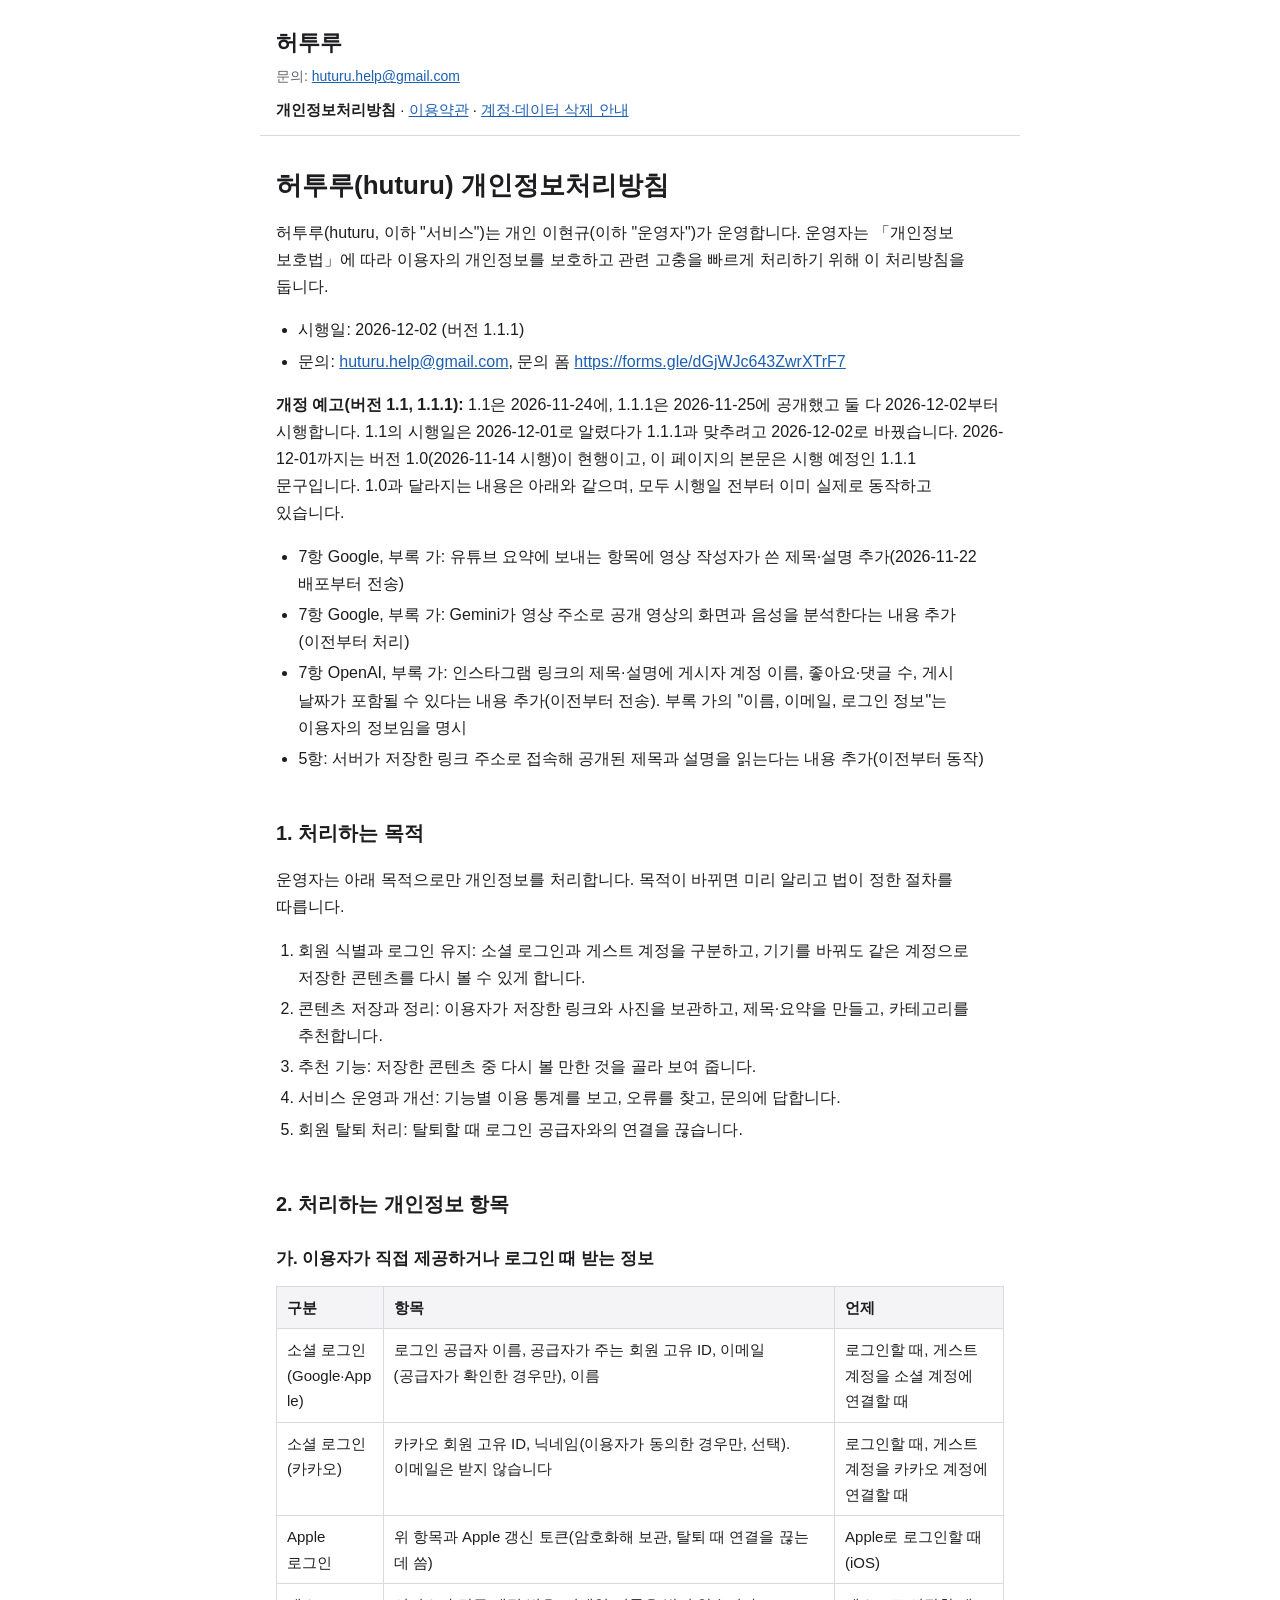
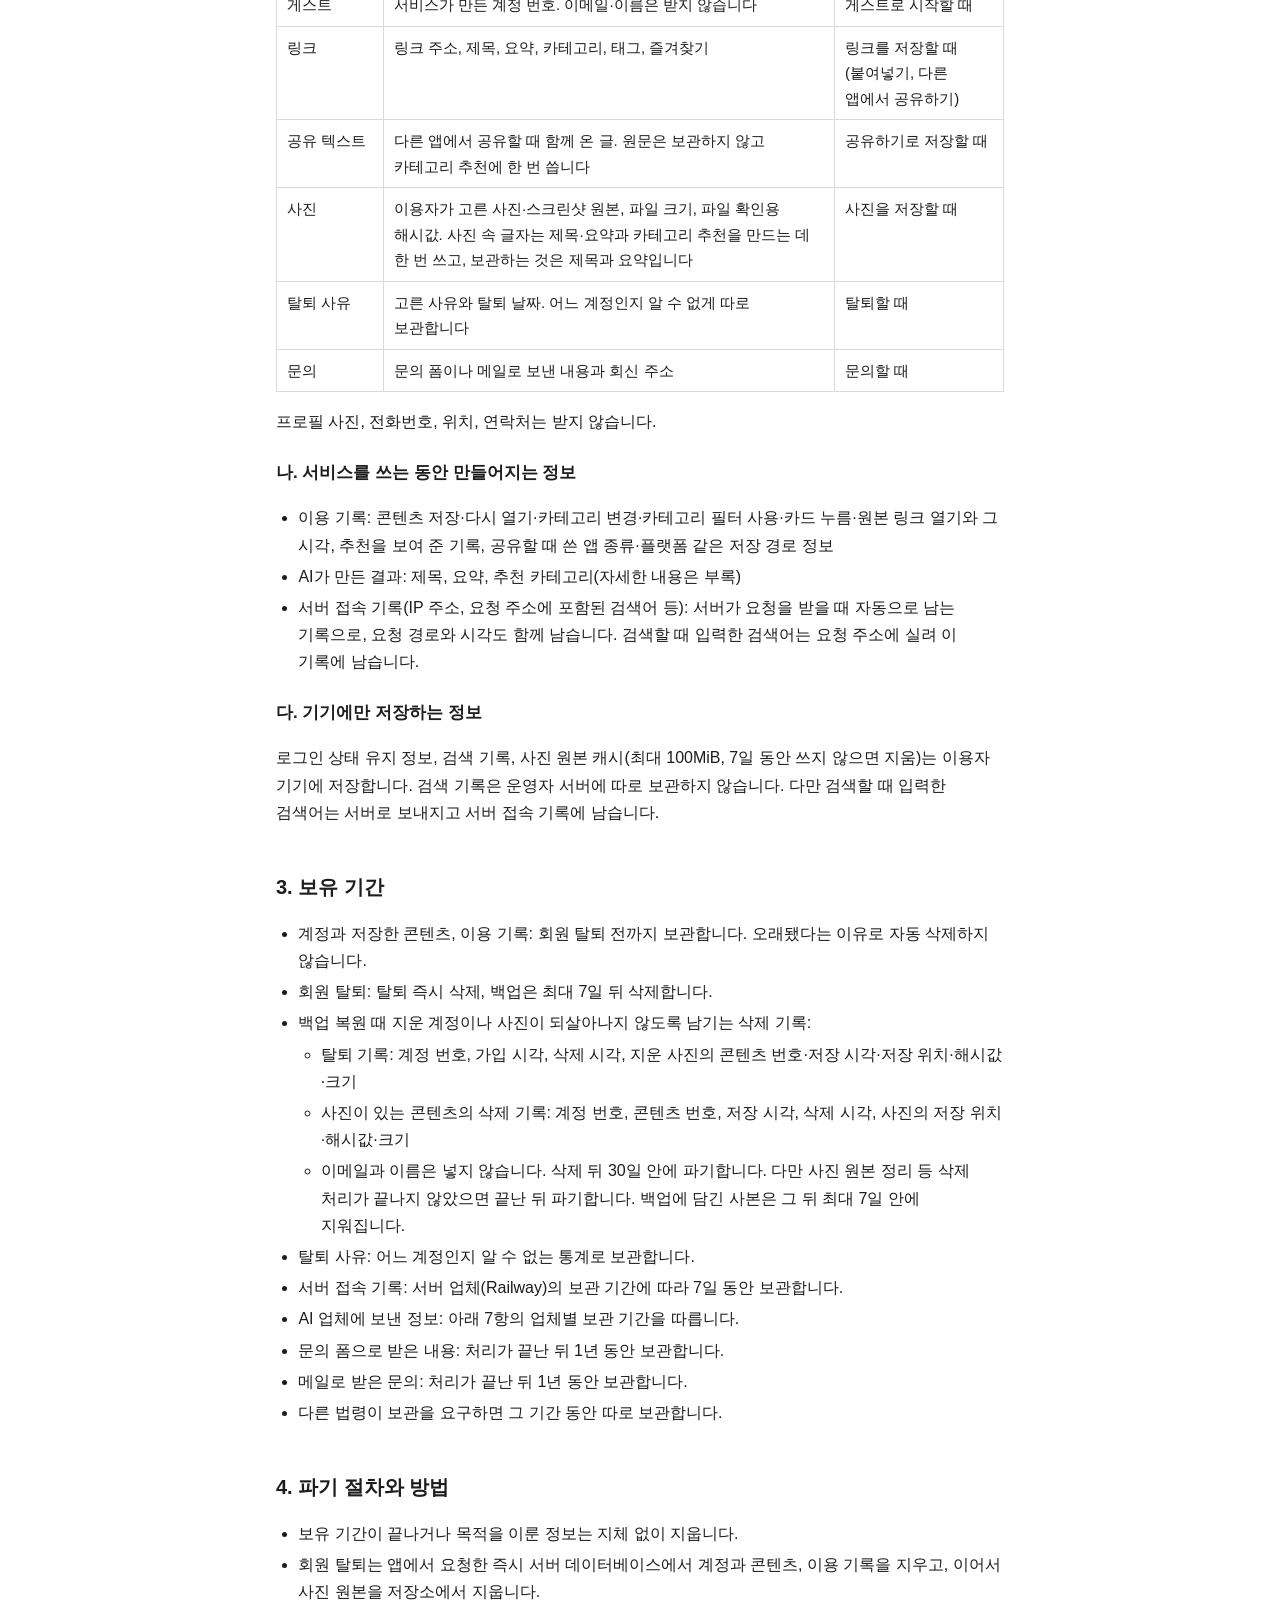
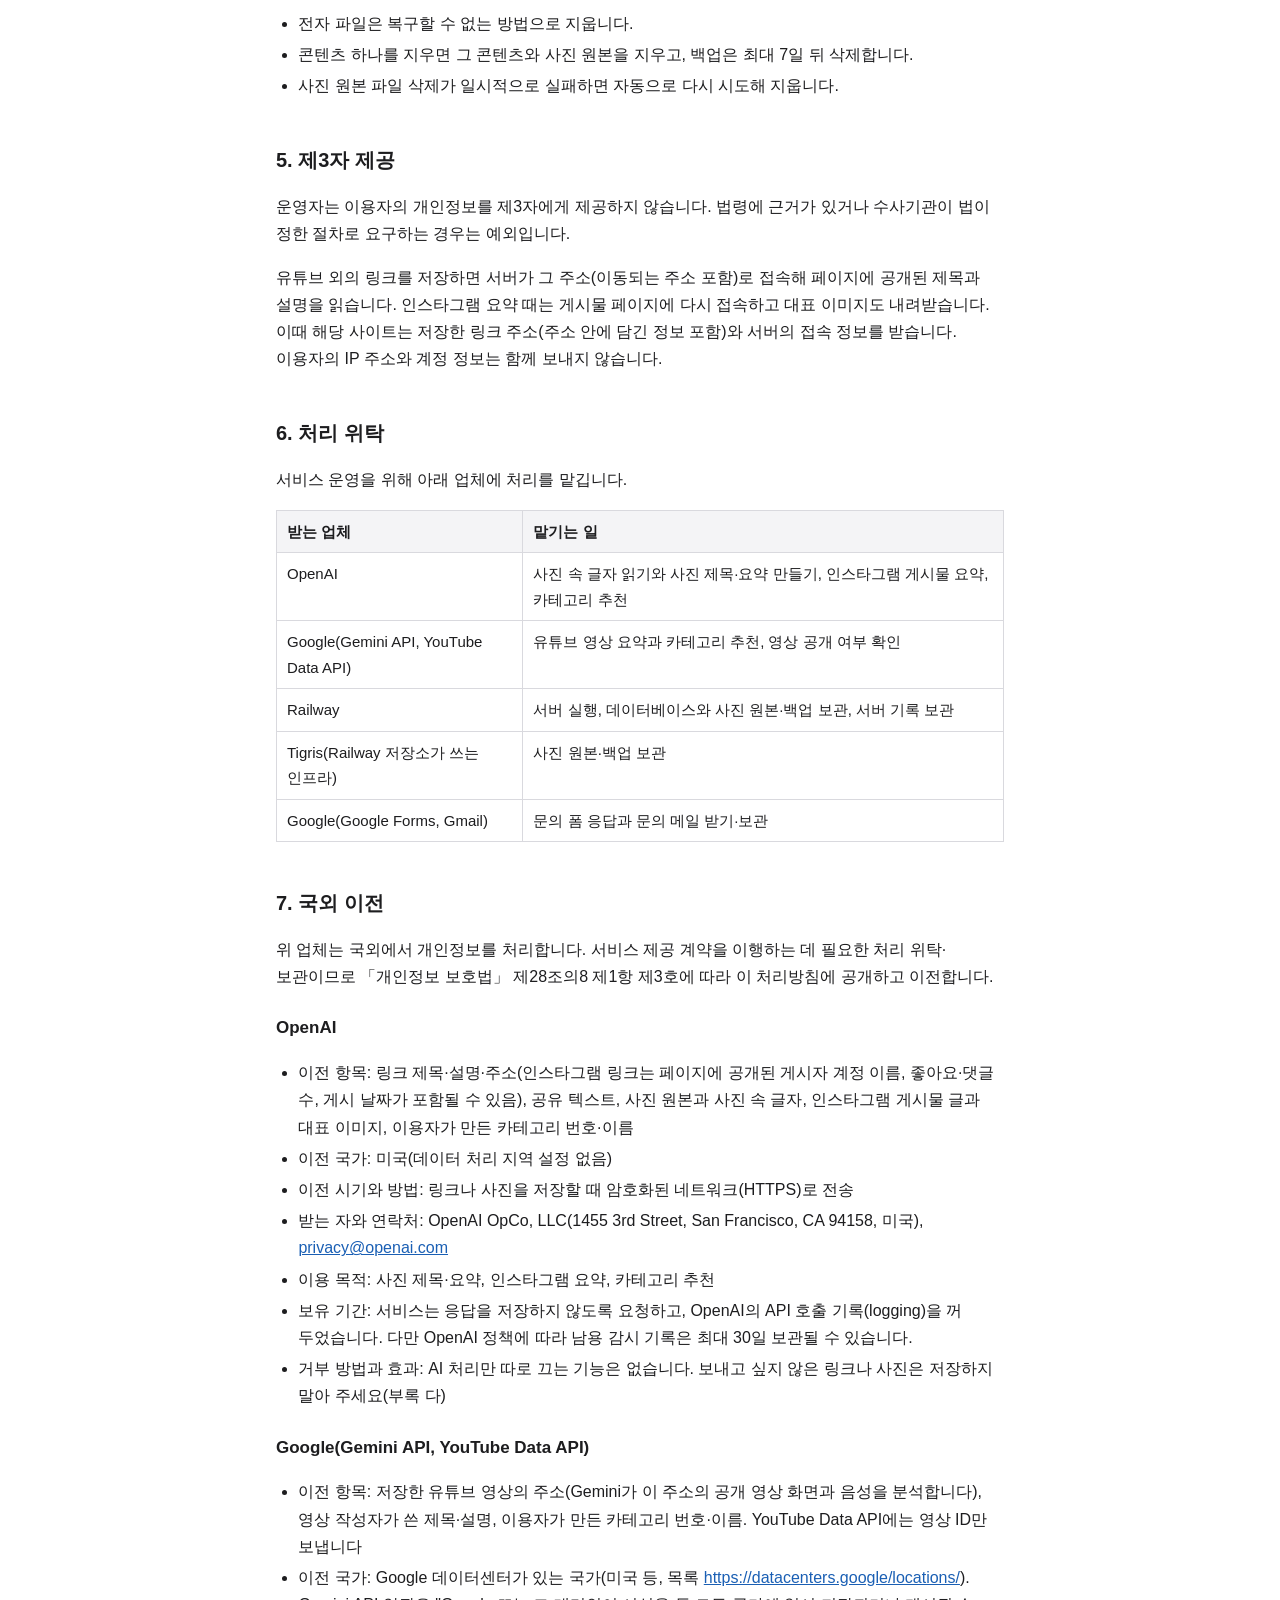
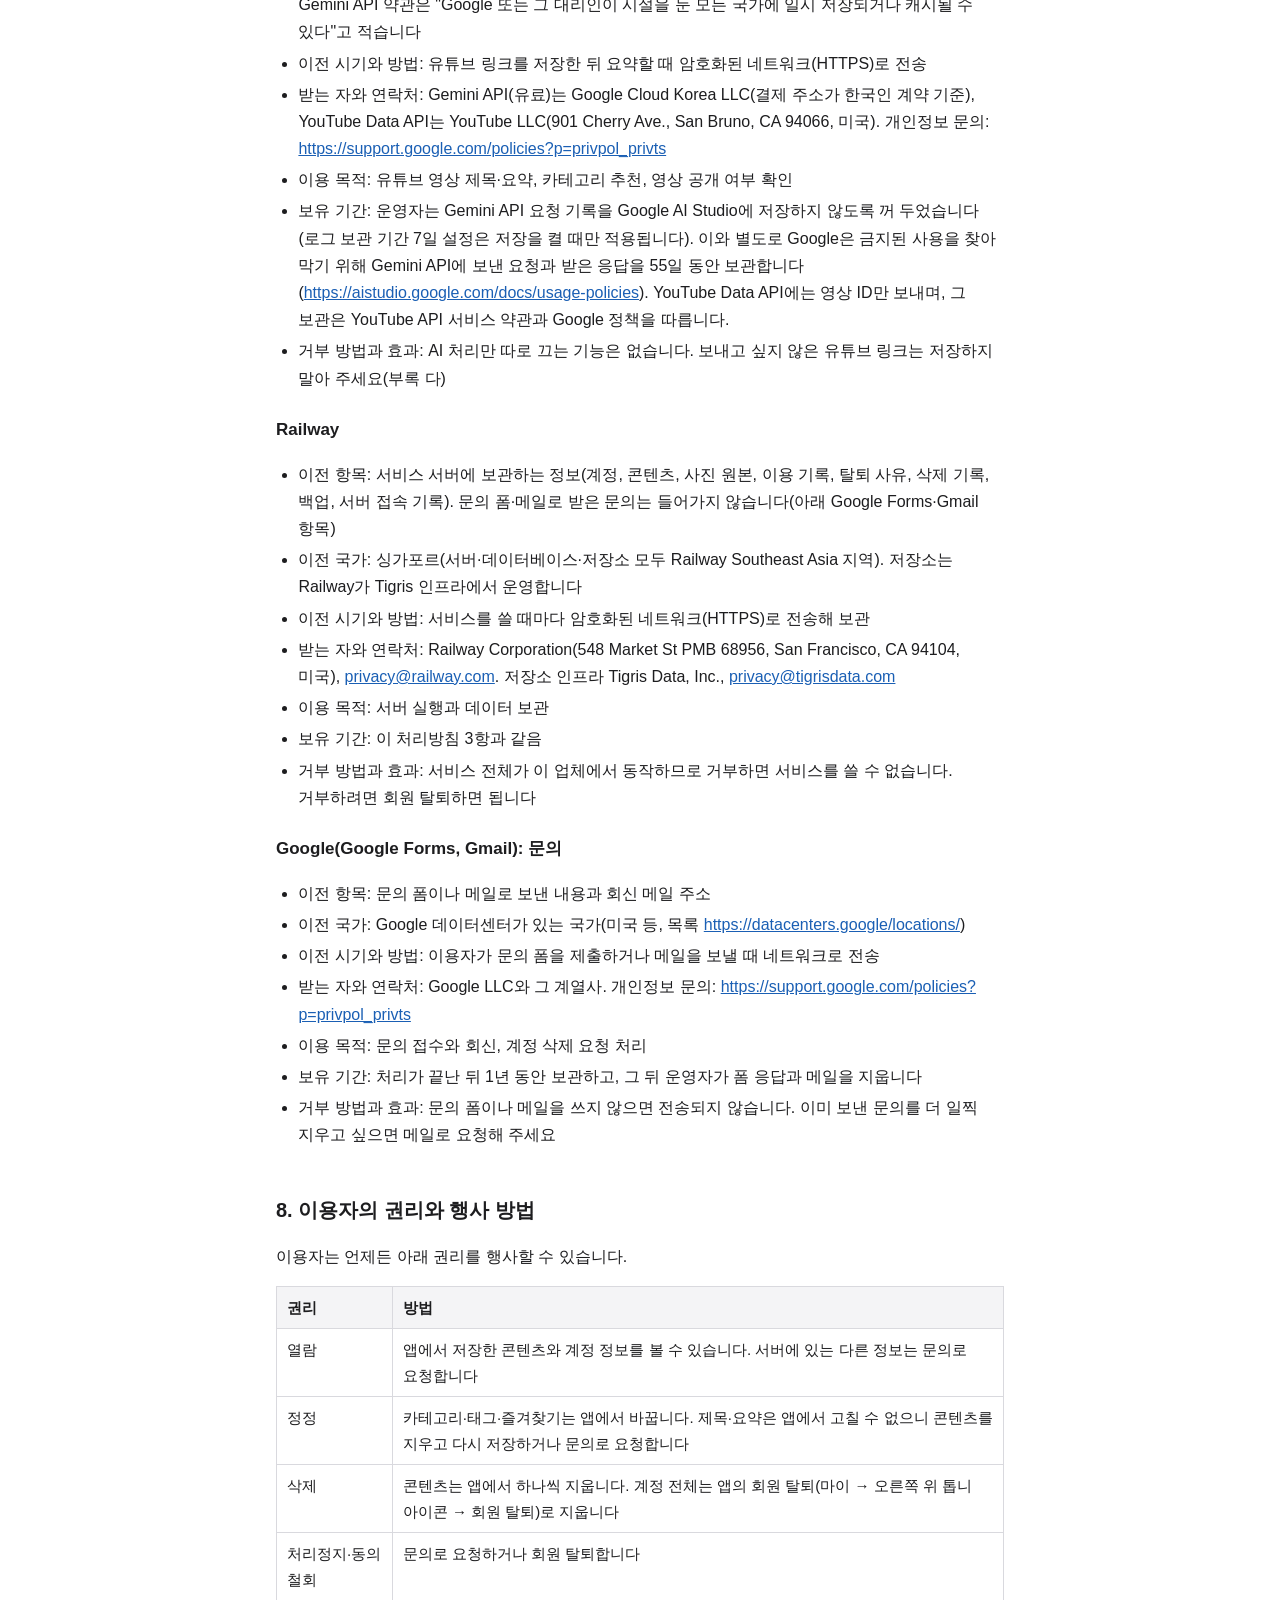
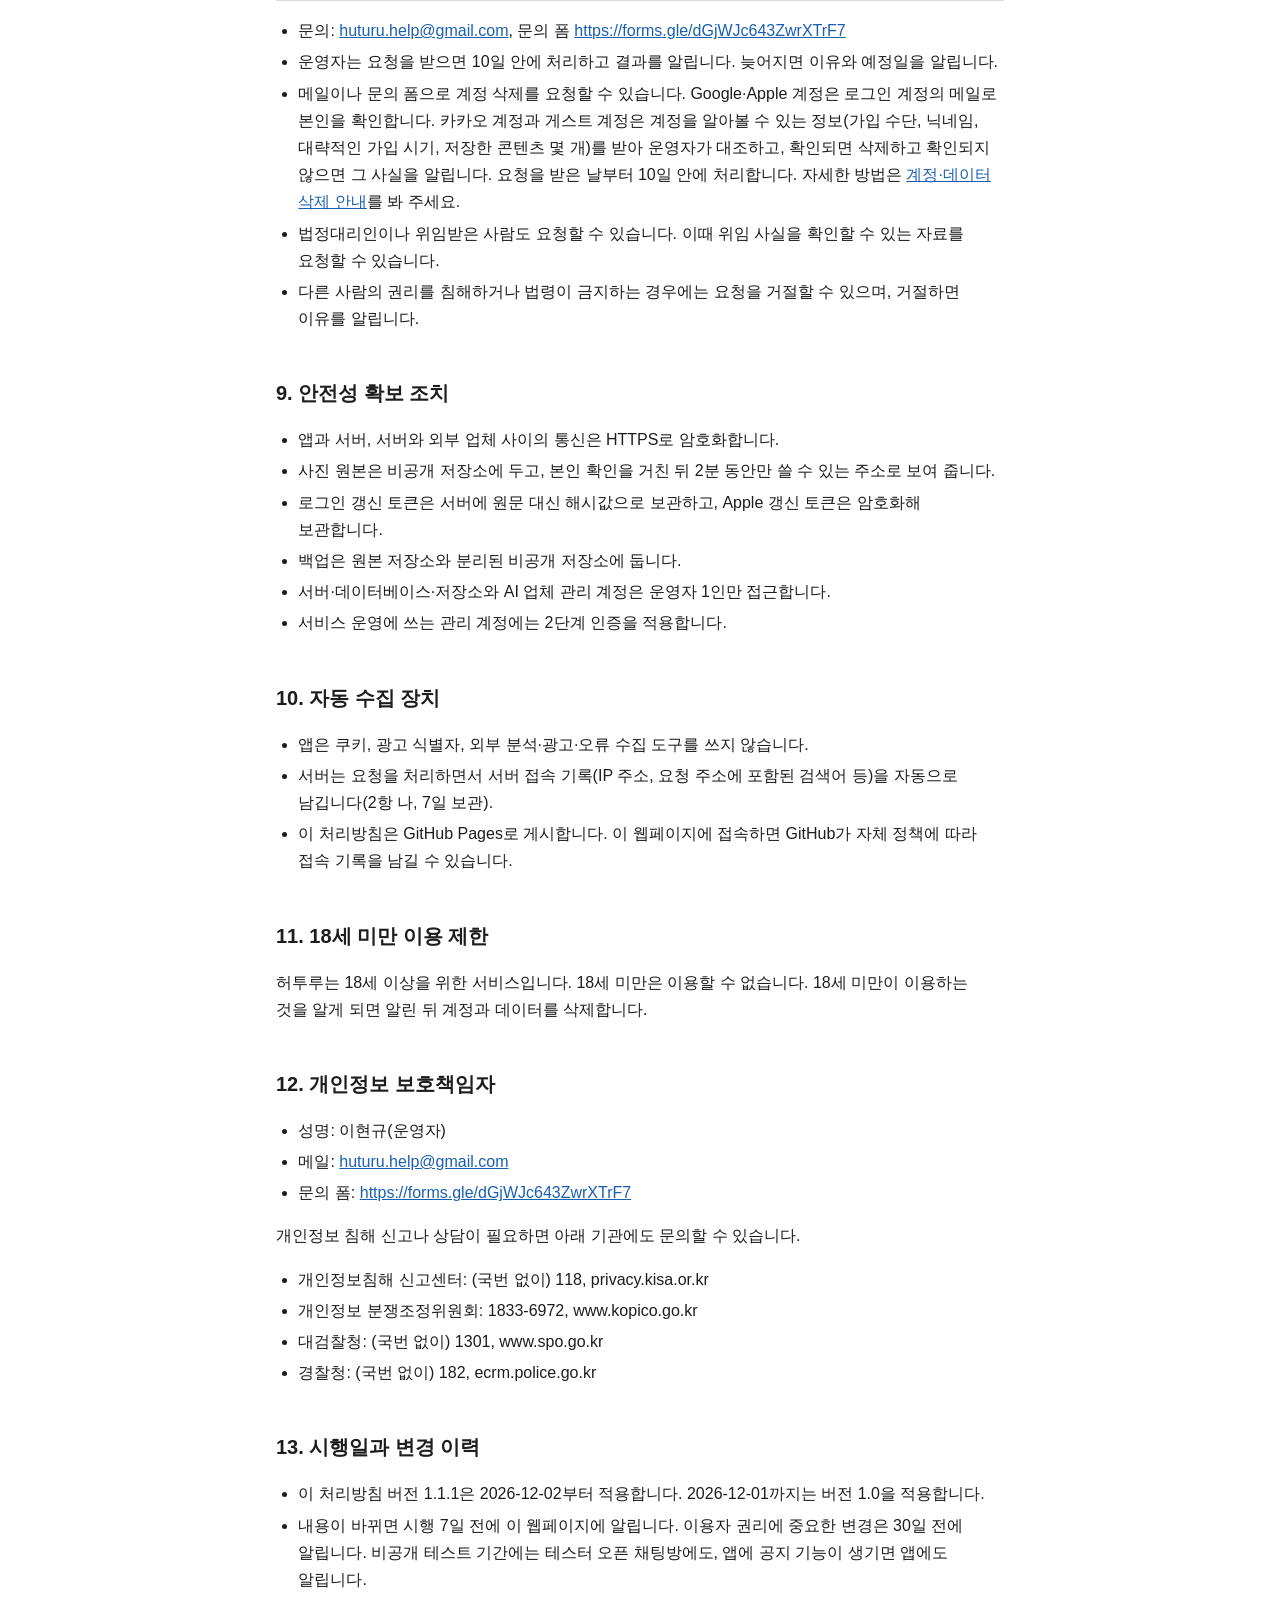
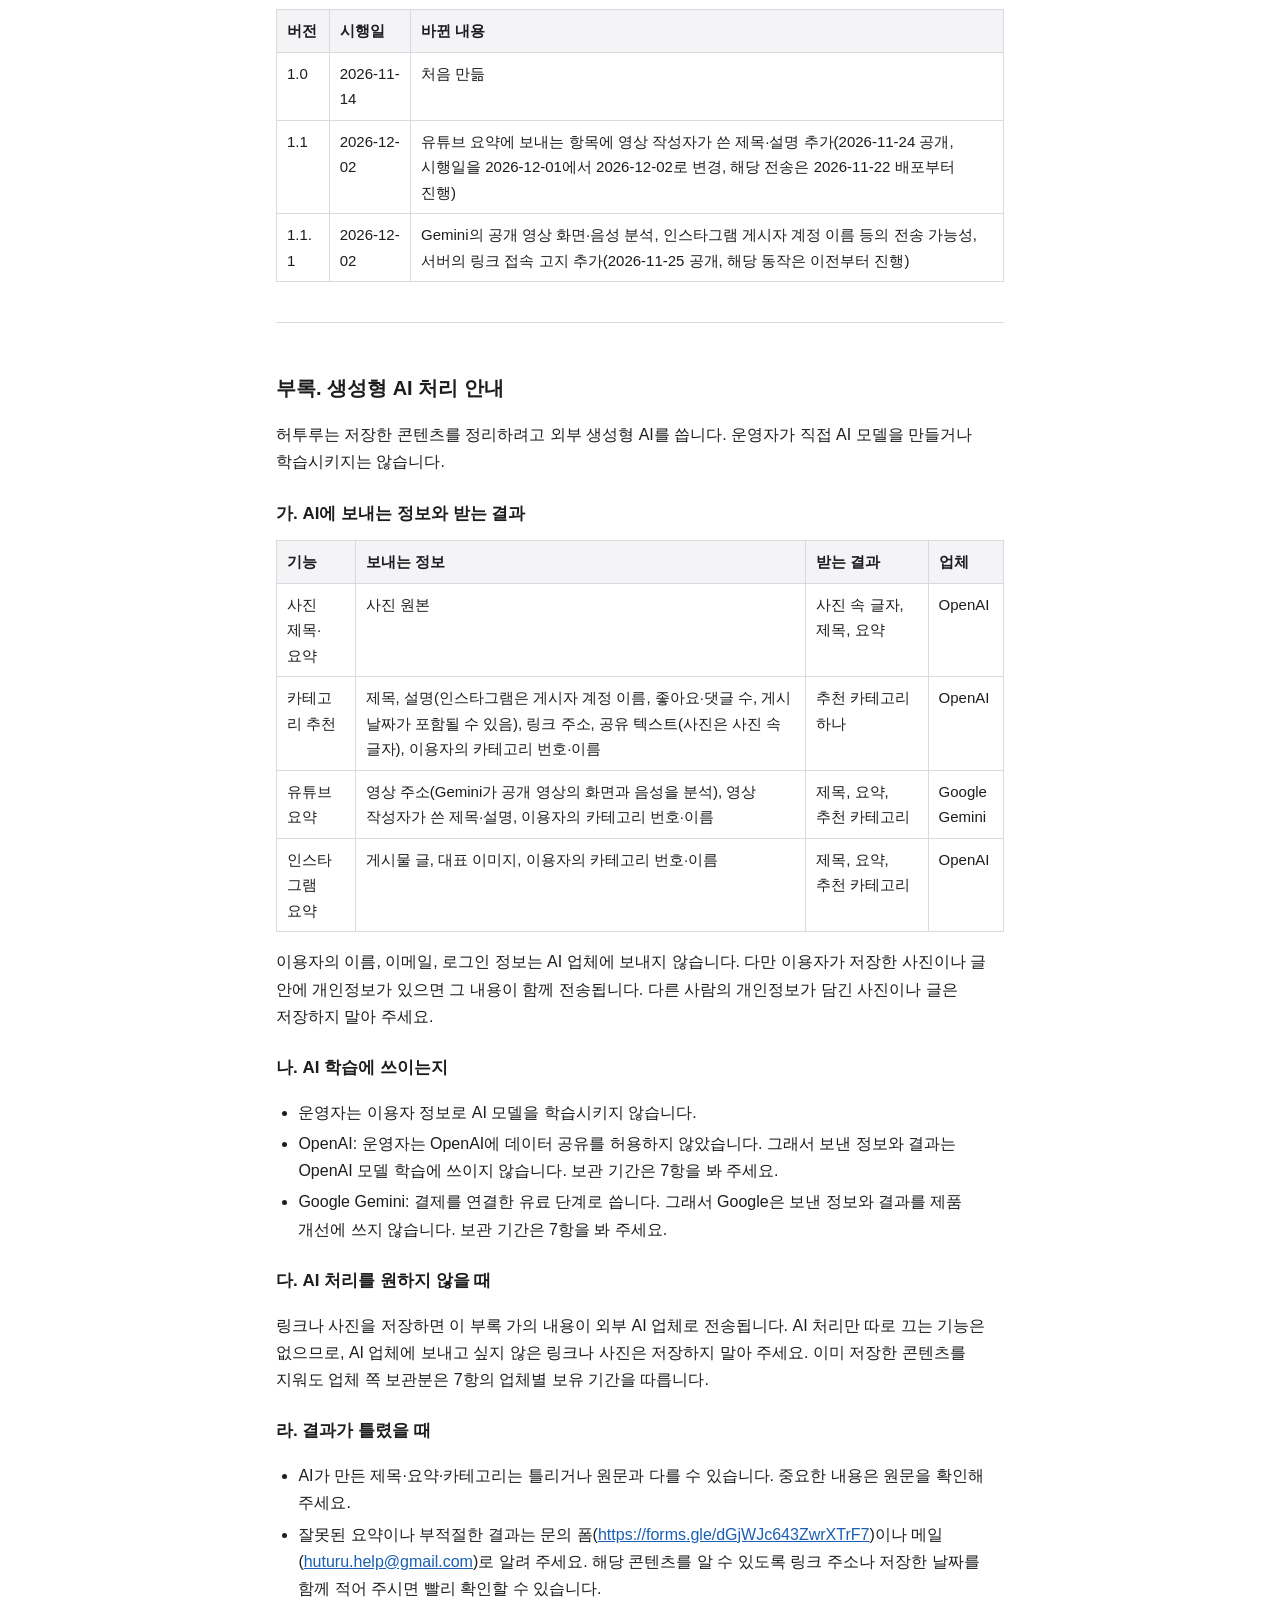
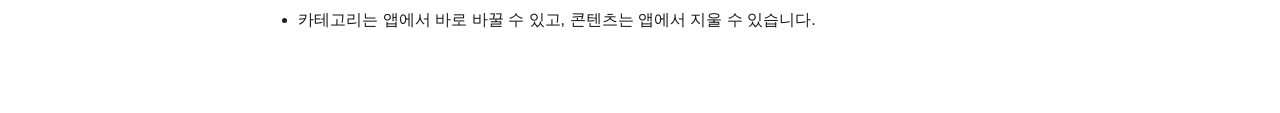
==== commit f90ecbac: "docs: 처리방침 1.1과 1.1.1 시행일을 2026-12-02로 맞춤 (clip-back/clipback#480) 1.1.1 공개일을 2026-11-25로 고치고, 1.1의 " ====
--- a/privacy/index.html
+++ b/privacy/index.html
@@ -15,8 +15,8 @@
 <main>
 <h1>허투루(huturu) 개인정보처리방침</h1>
 <p>허투루(huturu, 이하 "서비스")는 개인 이현규(이하 "운영자")가 운영합니다. 운영자는 「개인정보 보호법」에 따라 이용자의 개인정보를 보호하고 관련 고충을 빠르게 처리하기 위해 이 처리방침을 둡니다.</p>
-<ul><li>시행일: 2026-12-01 (버전 1.1.1)</li><li>문의: <a href="mailto:huturu.help@gmail.com">huturu.help@gmail.com</a>, 문의 폼 <a href="https://forms.gle/dGjWJc643ZwrXTrF7">https://forms.gle/dGjWJc643ZwrXTrF7</a></li></ul>
-<p><strong>개정 예고(버전 1.1, 1.1.1):</strong> 2026-11-24에 공개하고 2026-12-01부터 시행합니다. 2026-11-30까지는 버전 1.0(2026-11-14 시행)이 현행이고, 이 페이지의 본문은 시행 예정인 1.1.1 문구입니다. 1.0과 달라지는 내용은 아래와 같으며, 모두 시행일 전부터 이미 실제로 동작하고 있습니다.</p>
+<ul><li>시행일: 2026-12-02 (버전 1.1.1)</li><li>문의: <a href="mailto:huturu.help@gmail.com">huturu.help@gmail.com</a>, 문의 폼 <a href="https://forms.gle/dGjWJc643ZwrXTrF7">https://forms.gle/dGjWJc643ZwrXTrF7</a></li></ul>
+<p><strong>개정 예고(버전 1.1, 1.1.1):</strong> 1.1은 2026-11-24에, 1.1.1은 2026-11-25에 공개했고 둘 다 2026-12-02부터 시행합니다. 1.1의 시행일은 2026-12-01로 알렸다가 1.1.1과 맞추려고 2026-12-02로 바꿨습니다. 2026-12-01까지는 버전 1.0(2026-11-14 시행)이 현행이고, 이 페이지의 본문은 시행 예정인 1.1.1 문구입니다. 1.0과 달라지는 내용은 아래와 같으며, 모두 시행일 전부터 이미 실제로 동작하고 있습니다.</p>
 <ul><li>7항 Google, 부록 가: 유튜브 요약에 보내는 항목에 영상 작성자가 쓴 제목·설명 추가(2026-11-22 배포부터 전송)</li><li>7항 Google, 부록 가: Gemini가 영상 주소로 공개 영상의 화면과 음성을 분석한다는 내용 추가(이전부터 처리)</li><li>7항 OpenAI, 부록 가: 인스타그램 링크의 제목·설명에 게시자 계정 이름, 좋아요·댓글 수, 게시 날짜가 포함될 수 있다는 내용 추가(이전부터 전송). 부록 가의 "이름, 이메일, 로그인 정보"는 이용자의 정보임을 명시</li><li>5항: 서버가 저장한 링크 주소로 접속해 공개된 제목과 설명을 읽는다는 내용 추가(이전부터 동작)</li></ul>
 <h2>1. 처리하는 목적</h2>
 <p>운영자는 아래 목적으로만 개인정보를 처리합니다. 목적이 바뀌면 미리 알리고 법이 정한 절차를 따릅니다.</p>
@@ -64,8 +64,8 @@
 <p>개인정보 침해 신고나 상담이 필요하면 아래 기관에도 문의할 수 있습니다.</p>
 <ul><li>개인정보침해 신고센터: (국번 없이) 118, privacy.kisa.or.kr</li><li>개인정보 분쟁조정위원회: 1833-6972, www.kopico.go.kr</li><li>대검찰청: (국번 없이) 1301, www.spo.go.kr</li><li>경찰청: (국번 없이) 182, ecrm.police.go.kr</li></ul>
 <h2>13. 시행일과 변경 이력</h2>
-<ul><li>이 처리방침 버전 1.1.1은 2026-12-01부터 적용합니다. 2026-11-30까지는 버전 1.0을 적용합니다.</li><li>내용이 바뀌면 시행 7일 전에 이 웹페이지에 알립니다. 이용자 권리에 중요한 변경은 30일 전에 알립니다. 비공개 테스트 기간에는 테스터 오픈 채팅방에도, 앱에 공지 기능이 생기면 앱에도 알립니다.</li></ul>
-<div class="table"><table><thead><tr><th>버전</th><th>시행일</th><th>바뀐 내용</th></tr></thead><tbody><tr><td>1.0</td><td>2026-11-14</td><td>처음 만듦</td></tr><tr><td>1.1</td><td>2026-12-01</td><td>유튜브 요약에 보내는 항목에 영상 작성자가 쓴 제목·설명 추가(2026-11-24 공개, 해당 전송은 2026-11-22 배포부터 진행)</td></tr><tr><td>1.1.1</td><td>2026-12-01</td><td>Gemini의 공개 영상 화면·음성 분석, 인스타그램 게시자 계정 이름 등의 전송 가능성, 서버의 링크 접속 고지 추가(2026-11-24 공개, 해당 동작은 이전부터 진행)</td></tr></tbody></table></div>
+<ul><li>이 처리방침 버전 1.1.1은 2026-12-02부터 적용합니다. 2026-12-01까지는 버전 1.0을 적용합니다.</li><li>내용이 바뀌면 시행 7일 전에 이 웹페이지에 알립니다. 이용자 권리에 중요한 변경은 30일 전에 알립니다. 비공개 테스트 기간에는 테스터 오픈 채팅방에도, 앱에 공지 기능이 생기면 앱에도 알립니다.</li></ul>
+<div class="table"><table><thead><tr><th>버전</th><th>시행일</th><th>바뀐 내용</th></tr></thead><tbody><tr><td>1.0</td><td>2026-11-14</td><td>처음 만듦</td></tr><tr><td>1.1</td><td>2026-12-02</td><td>유튜브 요약에 보내는 항목에 영상 작성자가 쓴 제목·설명 추가(2026-11-24 공개, 시행일을 2026-12-01에서 2026-12-02로 변경, 해당 전송은 2026-11-22 배포부터 진행)</td></tr><tr><td>1.1.1</td><td>2026-12-02</td><td>Gemini의 공개 영상 화면·음성 분석, 인스타그램 게시자 계정 이름 등의 전송 가능성, 서버의 링크 접속 고지 추가(2026-11-25 공개, 해당 동작은 이전부터 진행)</td></tr></tbody></table></div>
 <hr>
 <h2>부록. 생성형 AI 처리 안내</h2>
 <p>허투루는 저장한 콘텐츠를 정리하려고 외부 생성형 AI를 씁니다. 운영자가 직접 AI 모델을 만들거나 학습시키지는 않습니다.</p>
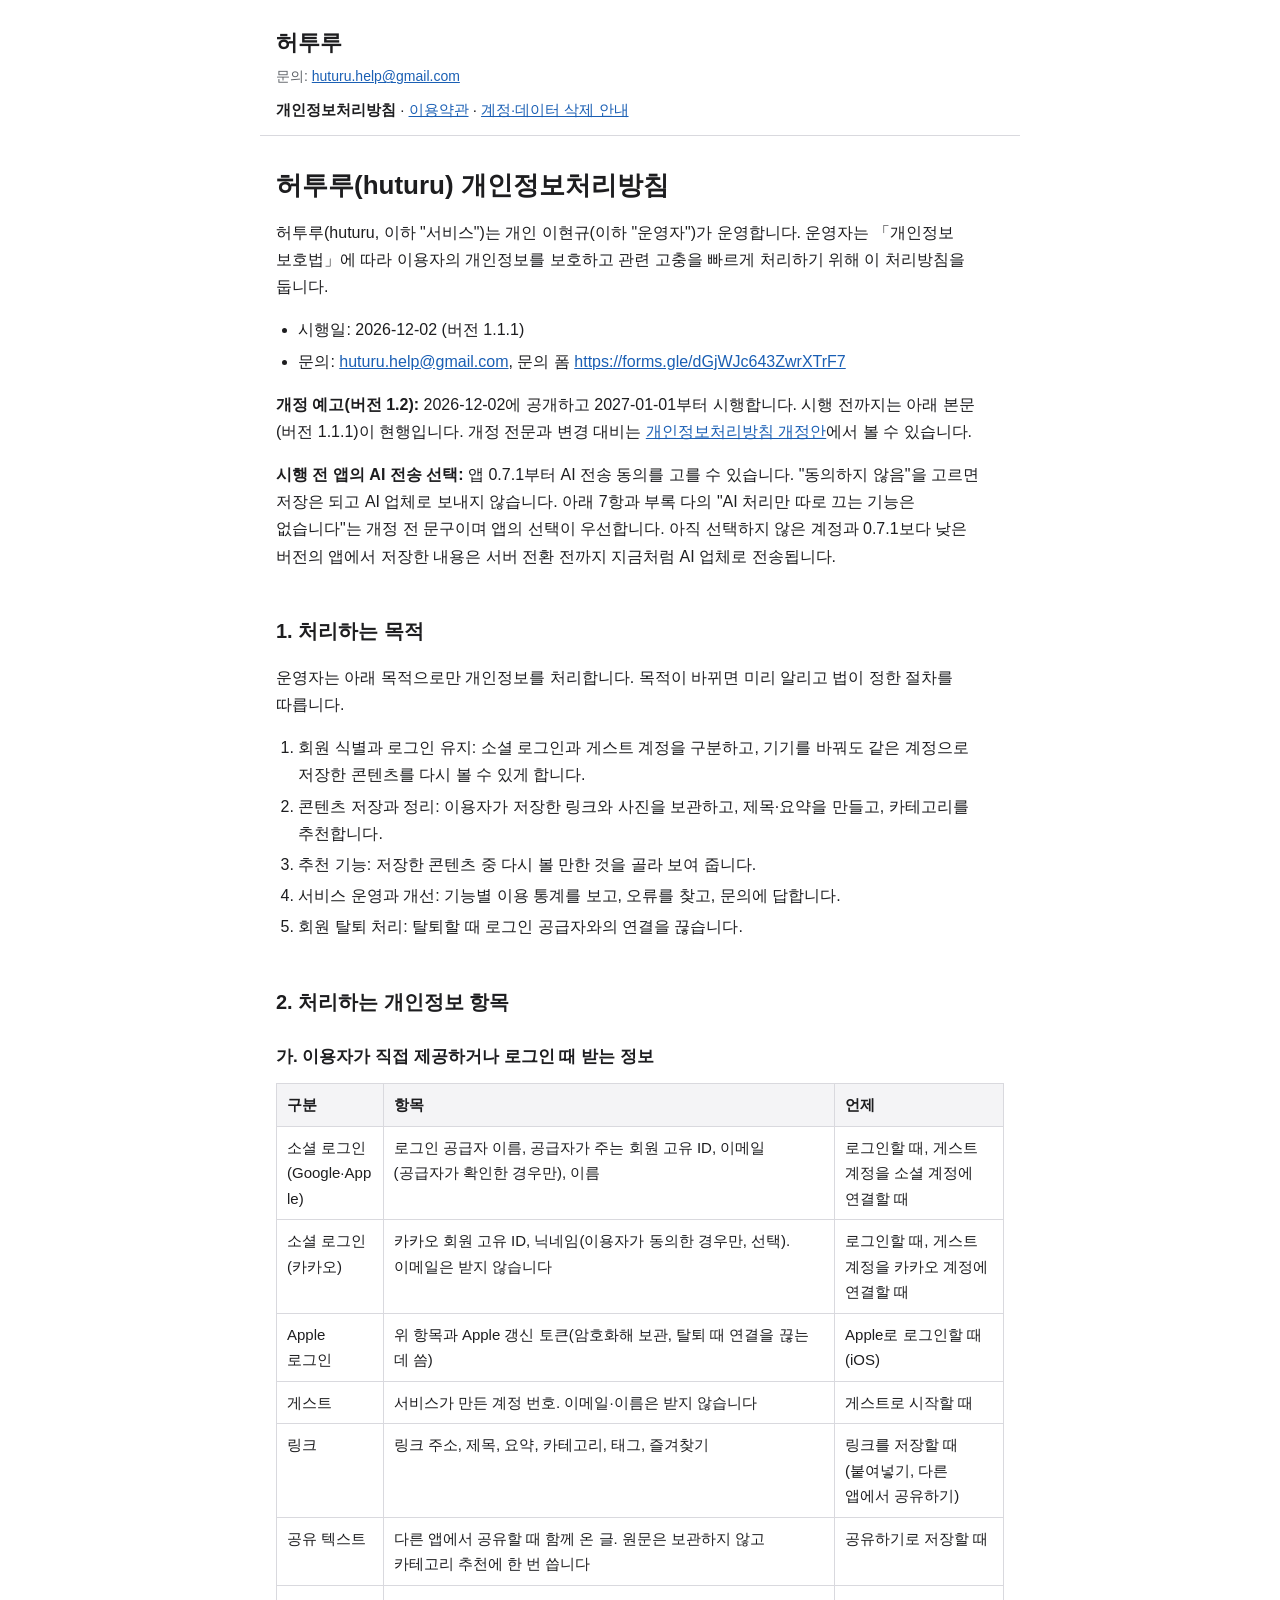
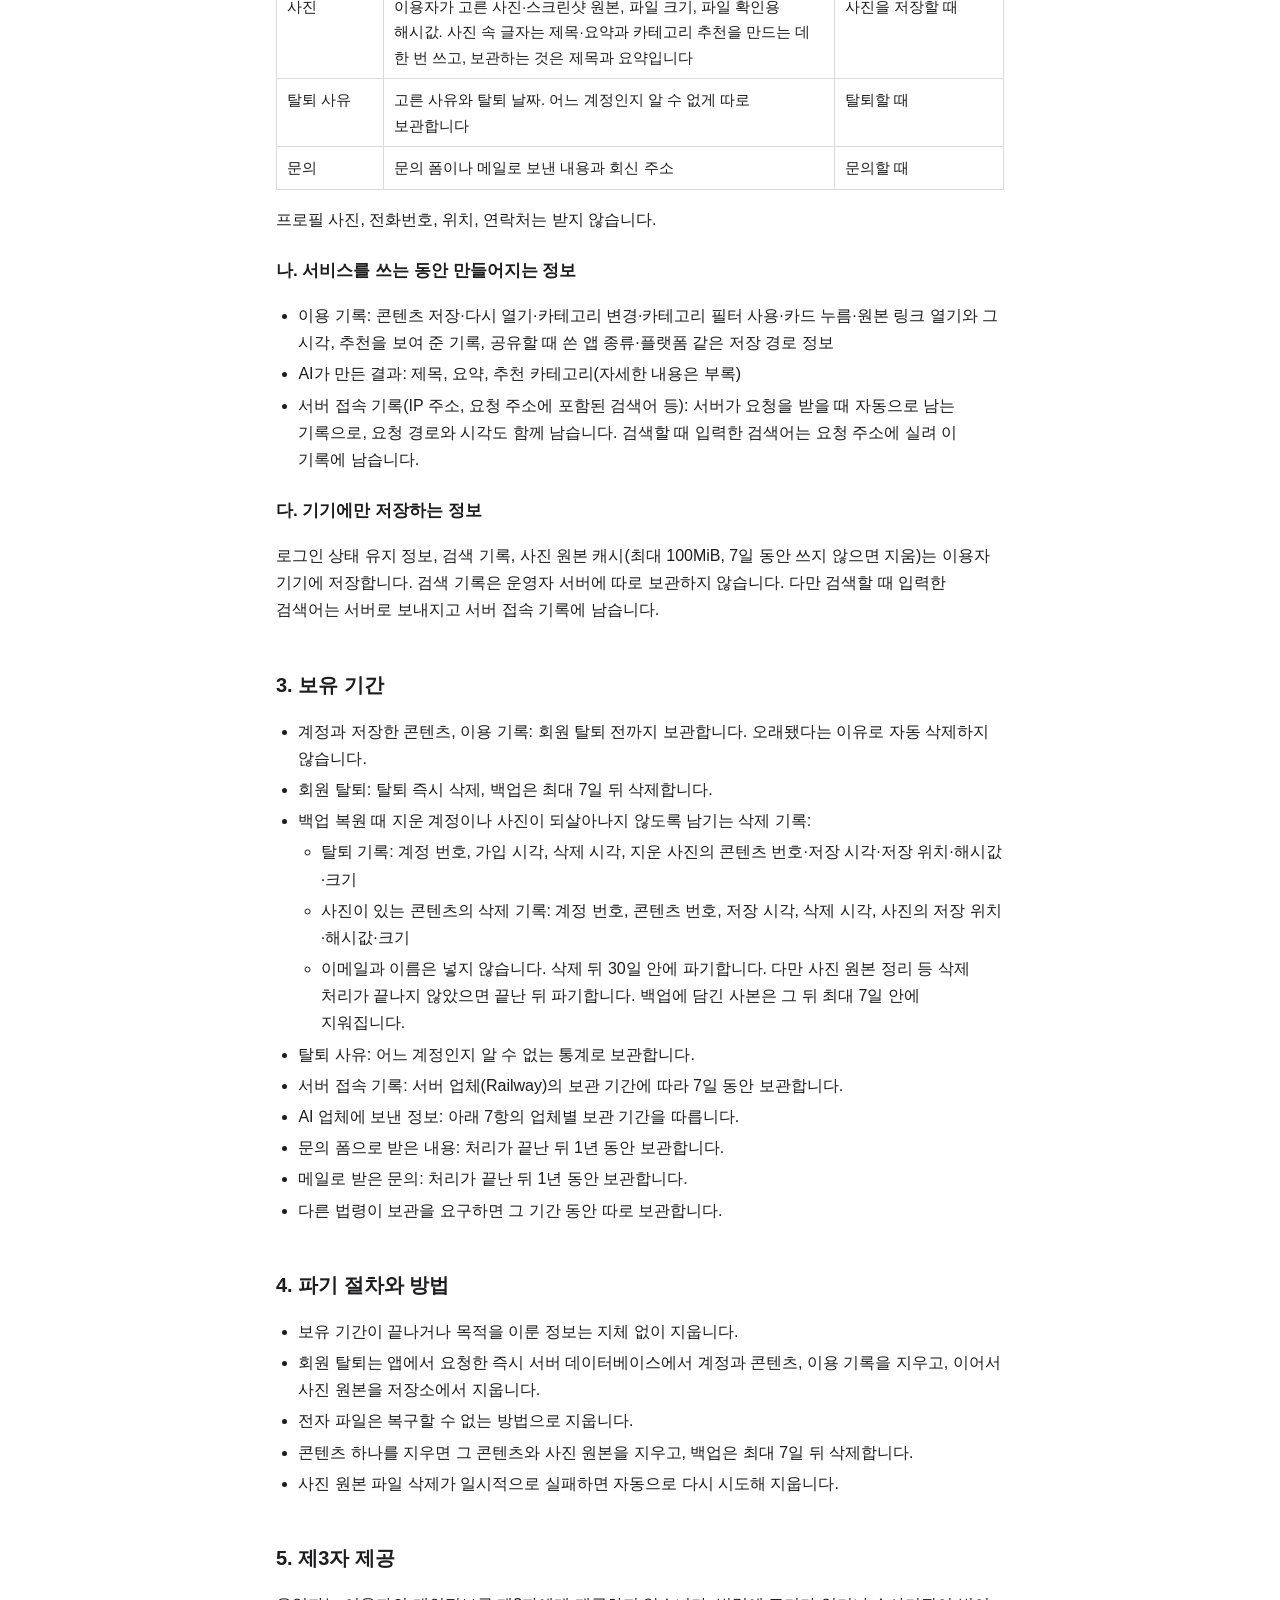
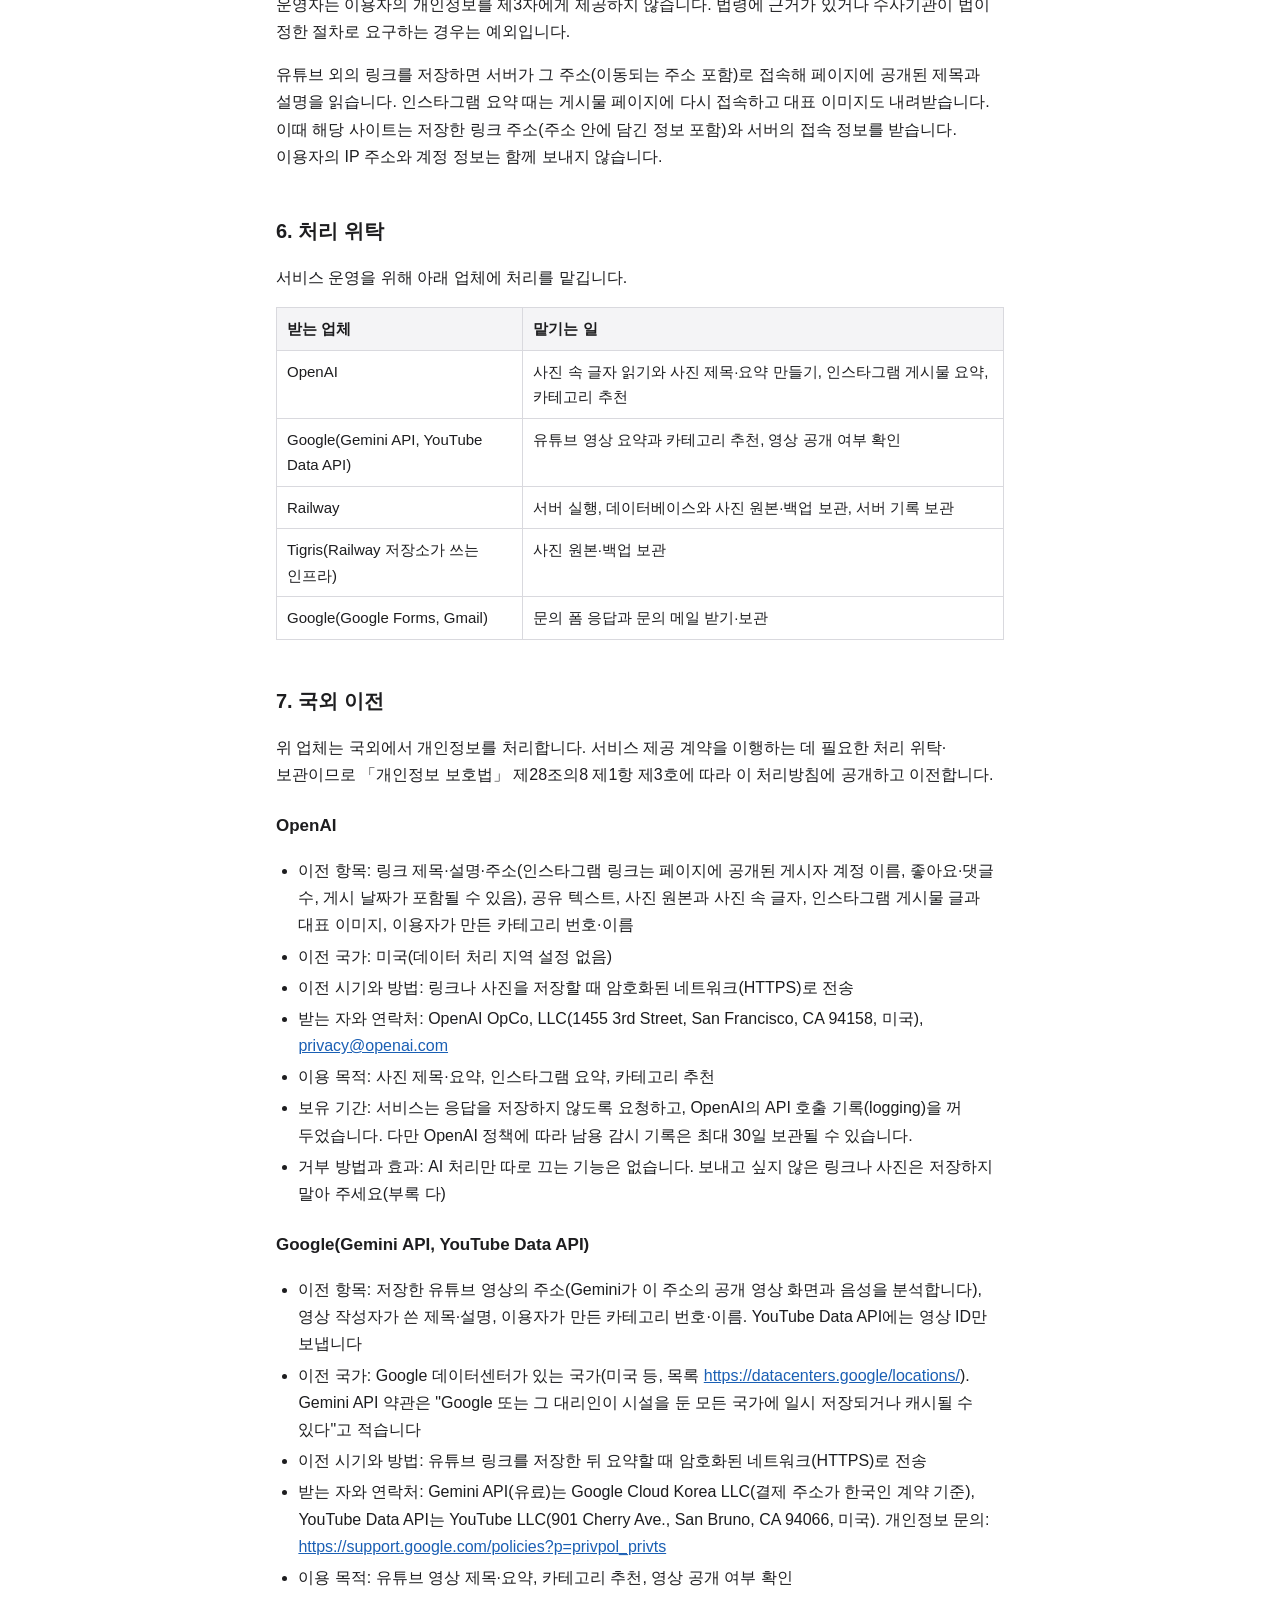
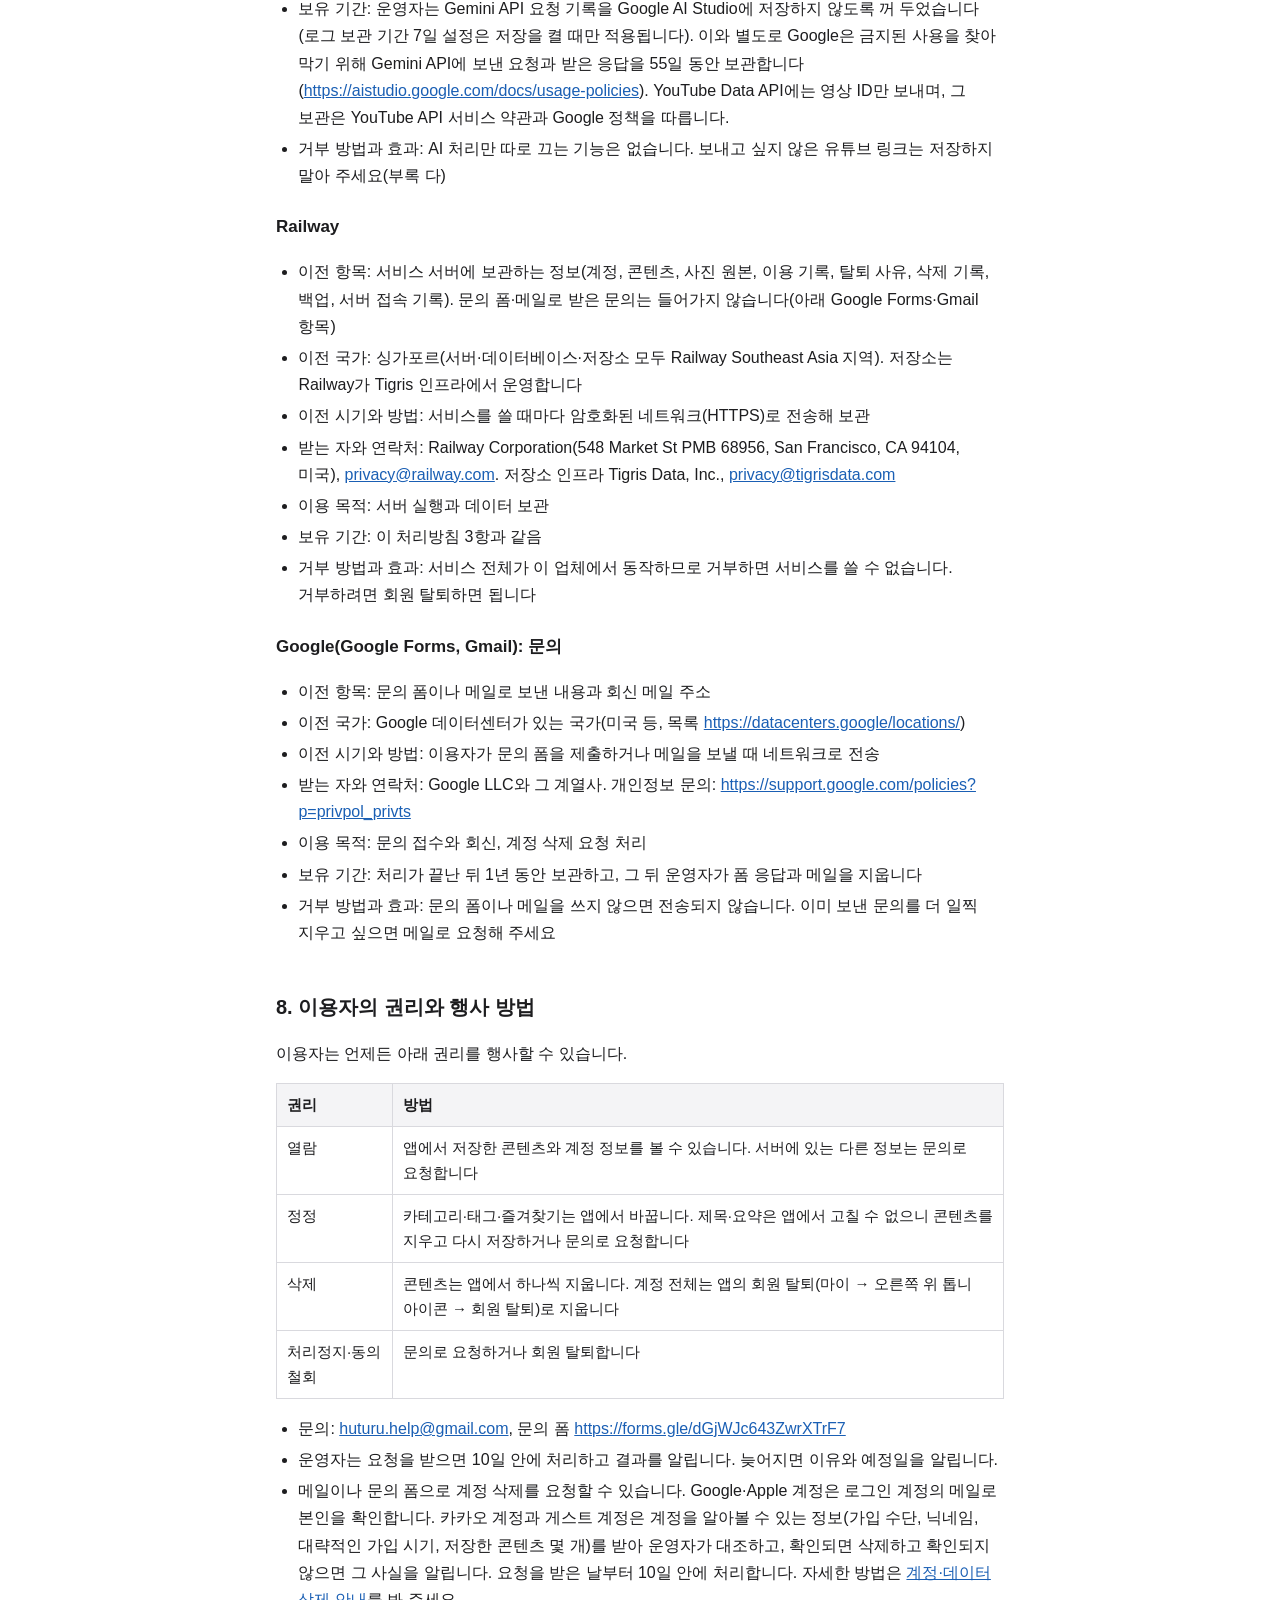
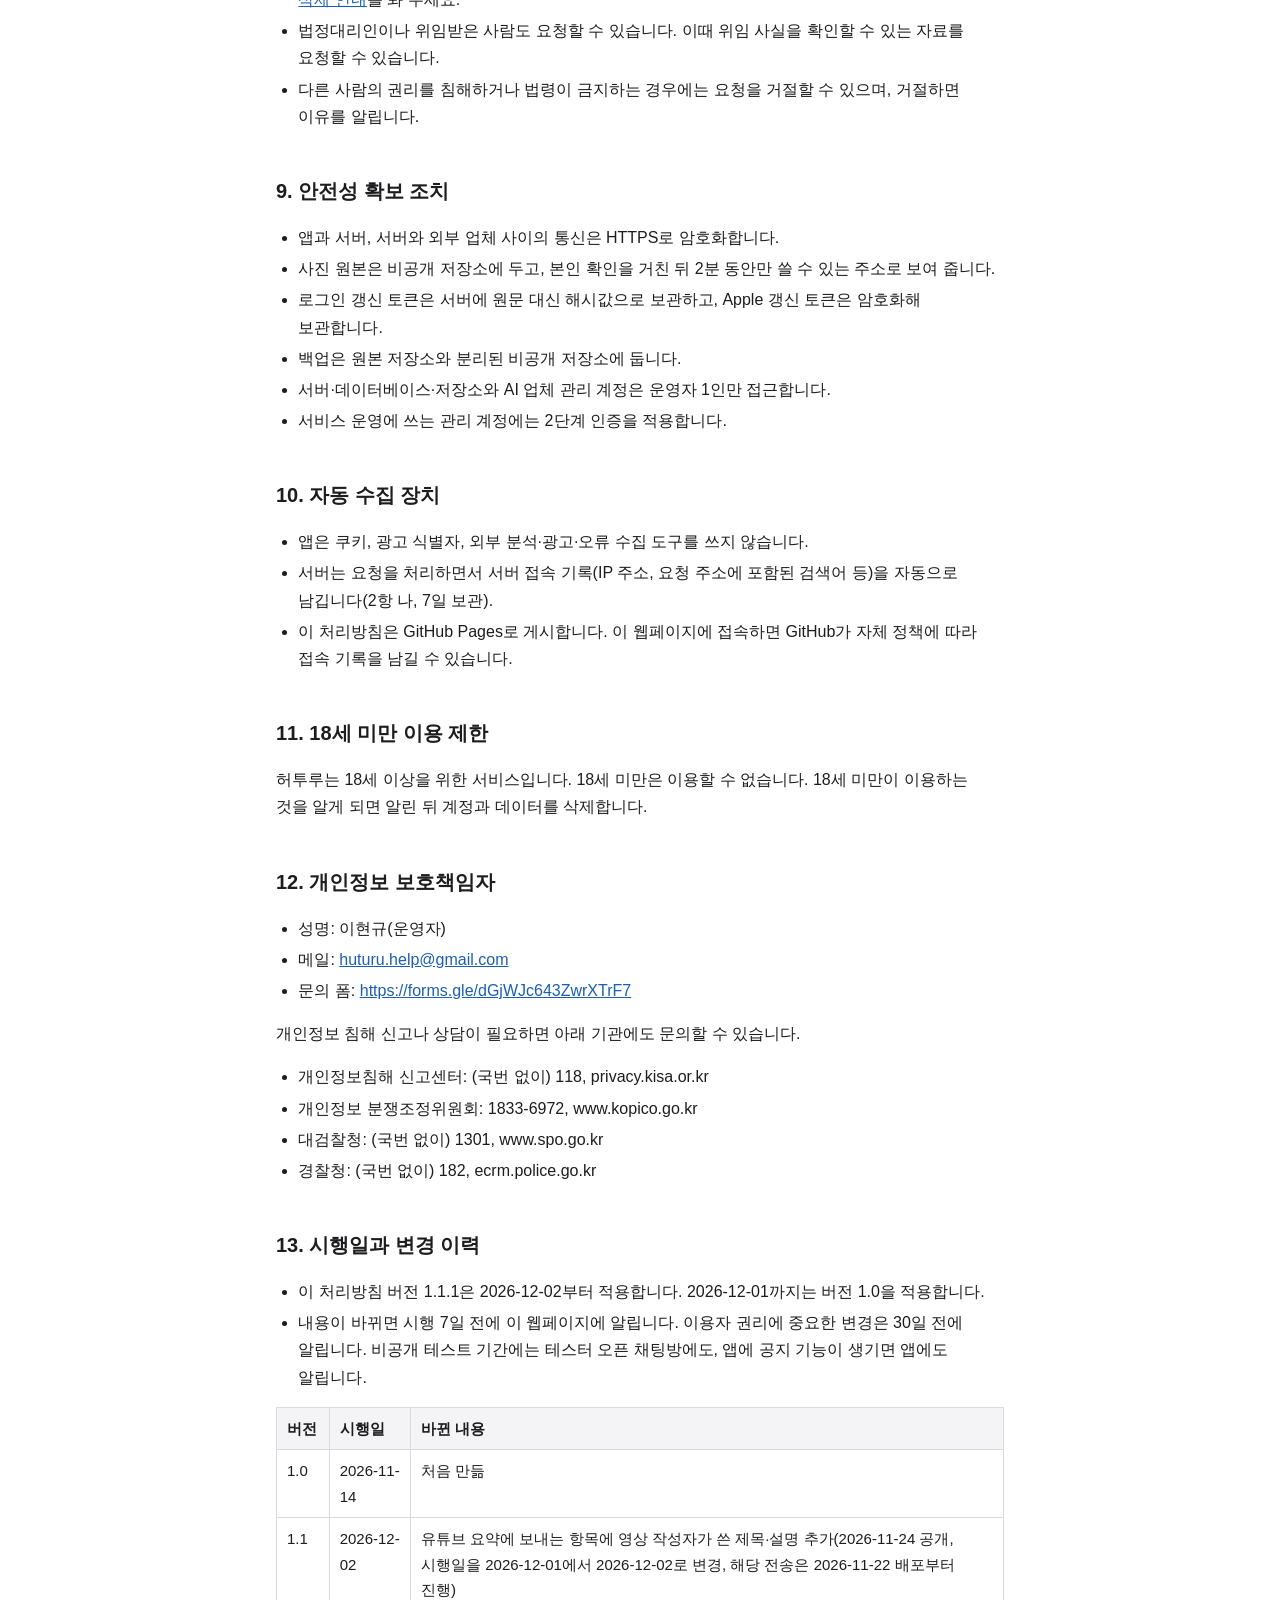
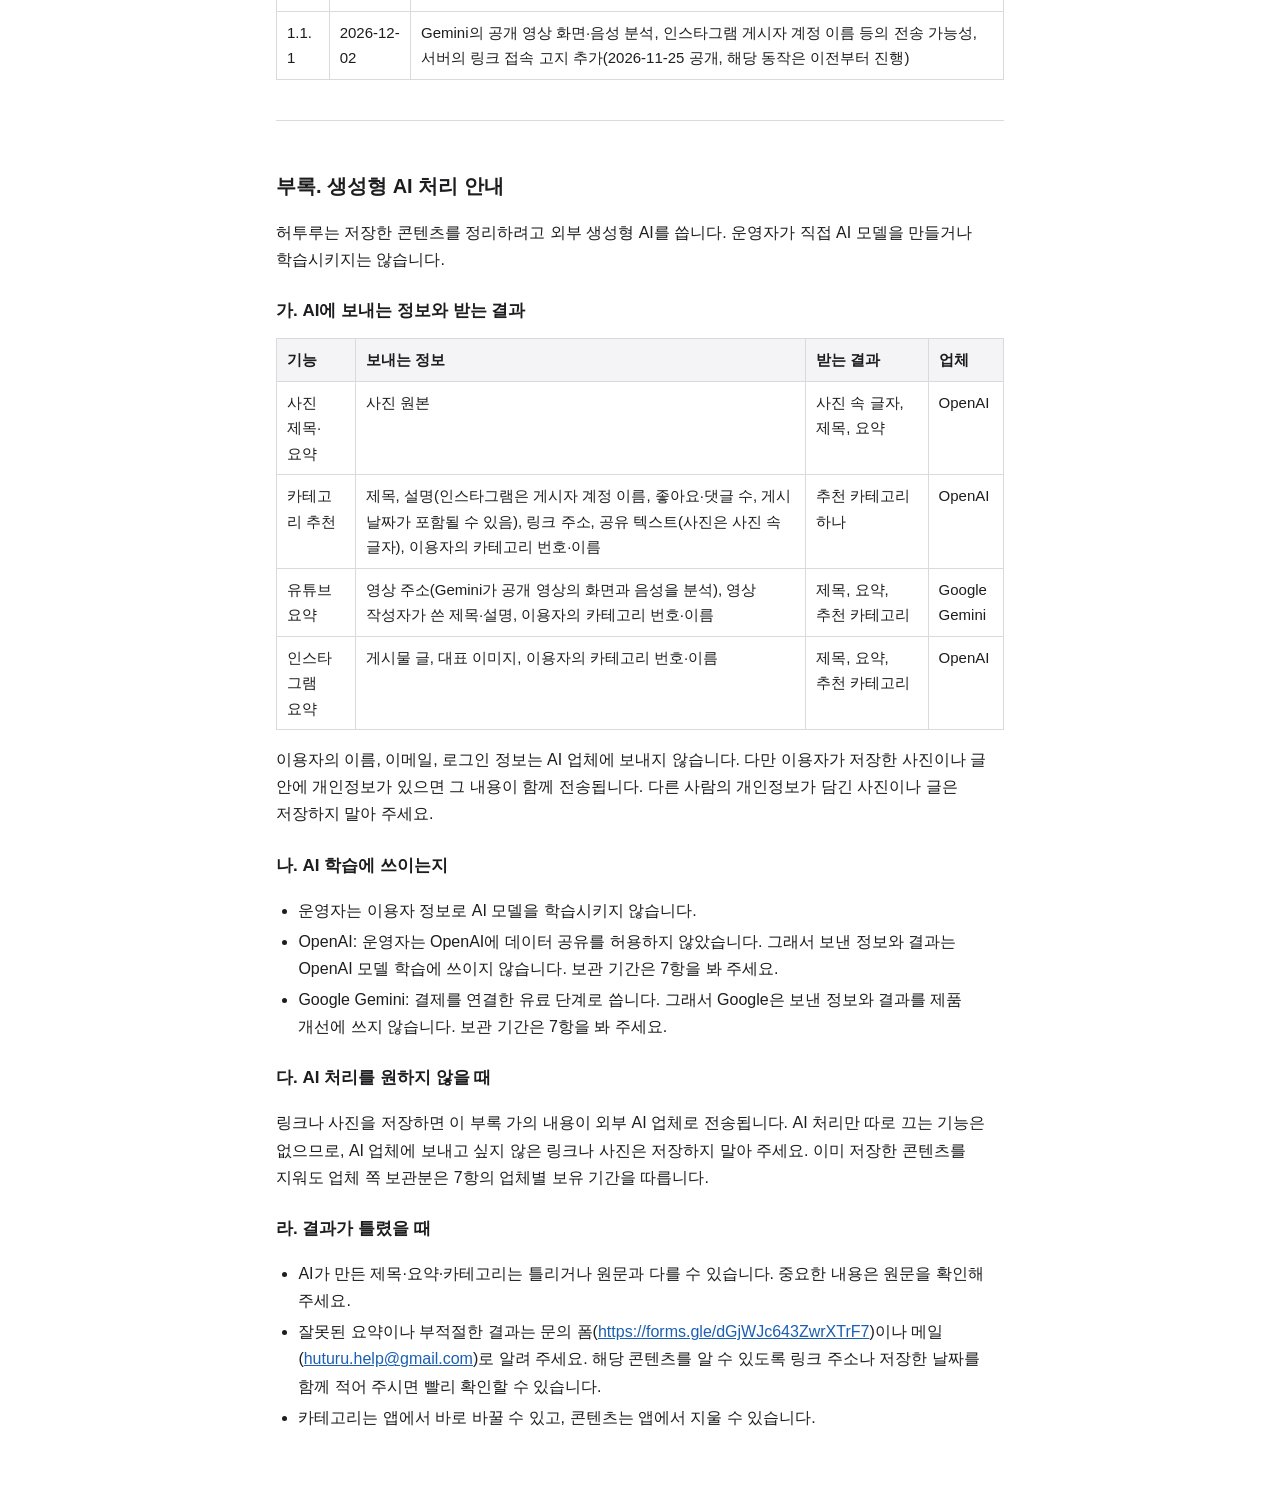
==== commit 635acd6a: "docs: 개인정보처리방침 1.2·이용약관 개정 예고 (clip-back/clipback#480) 2026-12-02 예고, 2027-01-01 시행. 현행 본문에 머리말 예고를 " ====
--- a/privacy/index.html
+++ b/privacy/index.html
@@ -16,8 +16,8 @@
 <h1>허투루(huturu) 개인정보처리방침</h1>
 <p>허투루(huturu, 이하 "서비스")는 개인 이현규(이하 "운영자")가 운영합니다. 운영자는 「개인정보 보호법」에 따라 이용자의 개인정보를 보호하고 관련 고충을 빠르게 처리하기 위해 이 처리방침을 둡니다.</p>
 <ul><li>시행일: 2026-12-02 (버전 1.1.1)</li><li>문의: <a href="mailto:huturu.help@gmail.com">huturu.help@gmail.com</a>, 문의 폼 <a href="https://forms.gle/dGjWJc643ZwrXTrF7">https://forms.gle/dGjWJc643ZwrXTrF7</a></li></ul>
-<p><strong>개정 예고(버전 1.1, 1.1.1):</strong> 1.1은 2026-11-24에, 1.1.1은 2026-11-25에 공개했고 둘 다 2026-12-02부터 시행합니다. 1.1의 시행일은 2026-12-01로 알렸다가 1.1.1과 맞추려고 2026-12-02로 바꿨습니다. 2026-12-01까지는 버전 1.0(2026-11-14 시행)이 현행이고, 이 페이지의 본문은 시행 예정인 1.1.1 문구입니다. 1.0과 달라지는 내용은 아래와 같으며, 모두 시행일 전부터 이미 실제로 동작하고 있습니다.</p>
-<ul><li>7항 Google, 부록 가: 유튜브 요약에 보내는 항목에 영상 작성자가 쓴 제목·설명 추가(2026-11-22 배포부터 전송)</li><li>7항 Google, 부록 가: Gemini가 영상 주소로 공개 영상의 화면과 음성을 분석한다는 내용 추가(이전부터 처리)</li><li>7항 OpenAI, 부록 가: 인스타그램 링크의 제목·설명에 게시자 계정 이름, 좋아요·댓글 수, 게시 날짜가 포함될 수 있다는 내용 추가(이전부터 전송). 부록 가의 "이름, 이메일, 로그인 정보"는 이용자의 정보임을 명시</li><li>5항: 서버가 저장한 링크 주소로 접속해 공개된 제목과 설명을 읽는다는 내용 추가(이전부터 동작)</li></ul>
+<p><strong>개정 예고(버전 1.2):</strong> 2026-12-02에 공개하고 2027-01-01부터 시행합니다. 시행 전까지는 아래 본문(버전 1.1.1)이 현행입니다. 개정 전문과 변경 대비는 <a href="/privacy/next/">개인정보처리방침 개정안</a>에서 볼 수 있습니다.</p>
+<p><strong>시행 전 앱의 AI 전송 선택:</strong> 앱 0.7.1부터 AI 전송 동의를 고를 수 있습니다. "동의하지 않음"을 고르면 저장은 되고 AI 업체로 보내지 않습니다. 아래 7항과 부록 다의 "AI 처리만 따로 끄는 기능은 없습니다"는 개정 전 문구이며 앱의 선택이 우선합니다. 아직 선택하지 않은 계정과 0.7.1보다 낮은 버전의 앱에서 저장한 내용은 서버 전환 전까지 지금처럼 AI 업체로 전송됩니다.</p>
 <h2>1. 처리하는 목적</h2>
 <p>운영자는 아래 목적으로만 개인정보를 처리합니다. 목적이 바뀌면 미리 알리고 법이 정한 절차를 따릅니다.</p>
 <ol><li>회원 식별과 로그인 유지: 소셜 로그인과 게스트 계정을 구분하고, 기기를 바꿔도 같은 계정으로 저장한 콘텐츠를 다시 볼 수 있게 합니다.</li><li>콘텐츠 저장과 정리: 이용자가 저장한 링크와 사진을 보관하고, 제목·요약을 만들고, 카테고리를 추천합니다.</li><li>추천 기능: 저장한 콘텐츠 중 다시 볼 만한 것을 골라 보여 줍니다.</li><li>서비스 운영과 개선: 기능별 이용 통계를 보고, 오류를 찾고, 문의에 답합니다.</li><li>회원 탈퇴 처리: 탈퇴할 때 로그인 공급자와의 연결을 끊습니다.</li></ol>
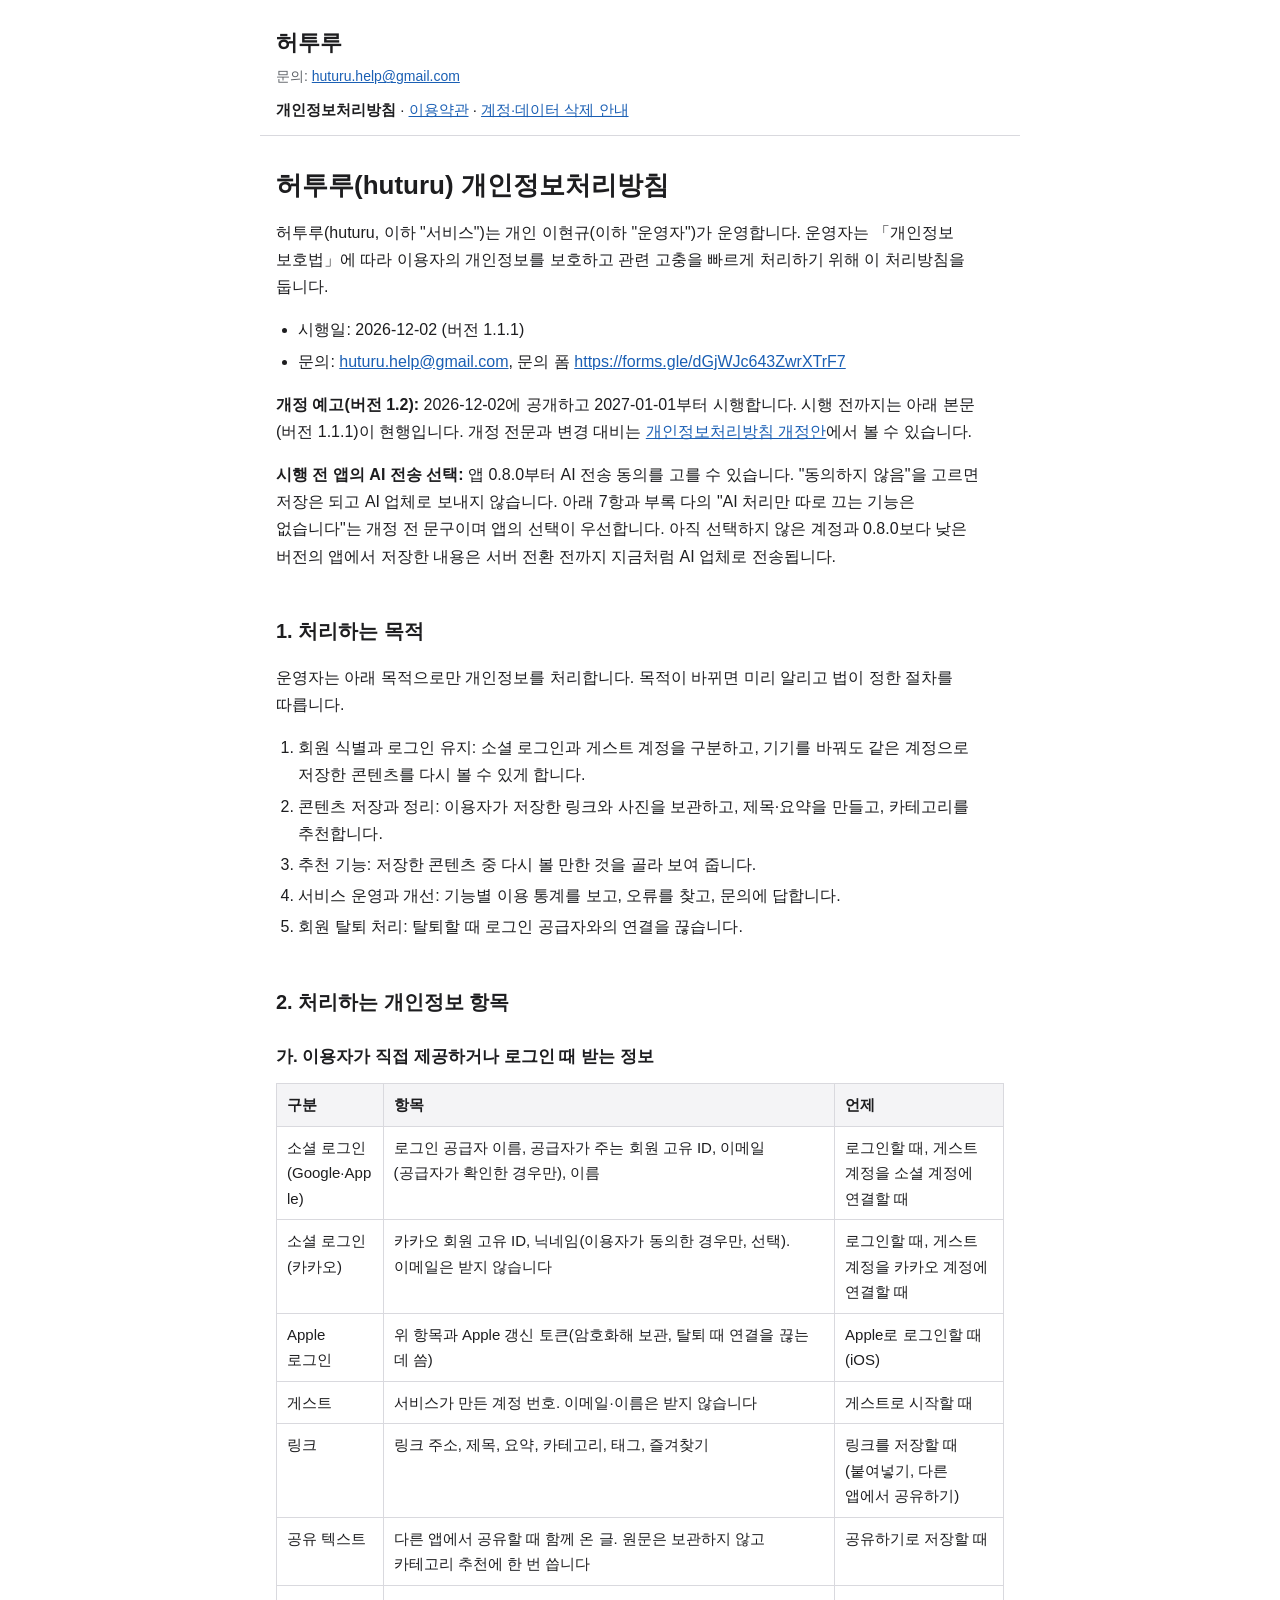
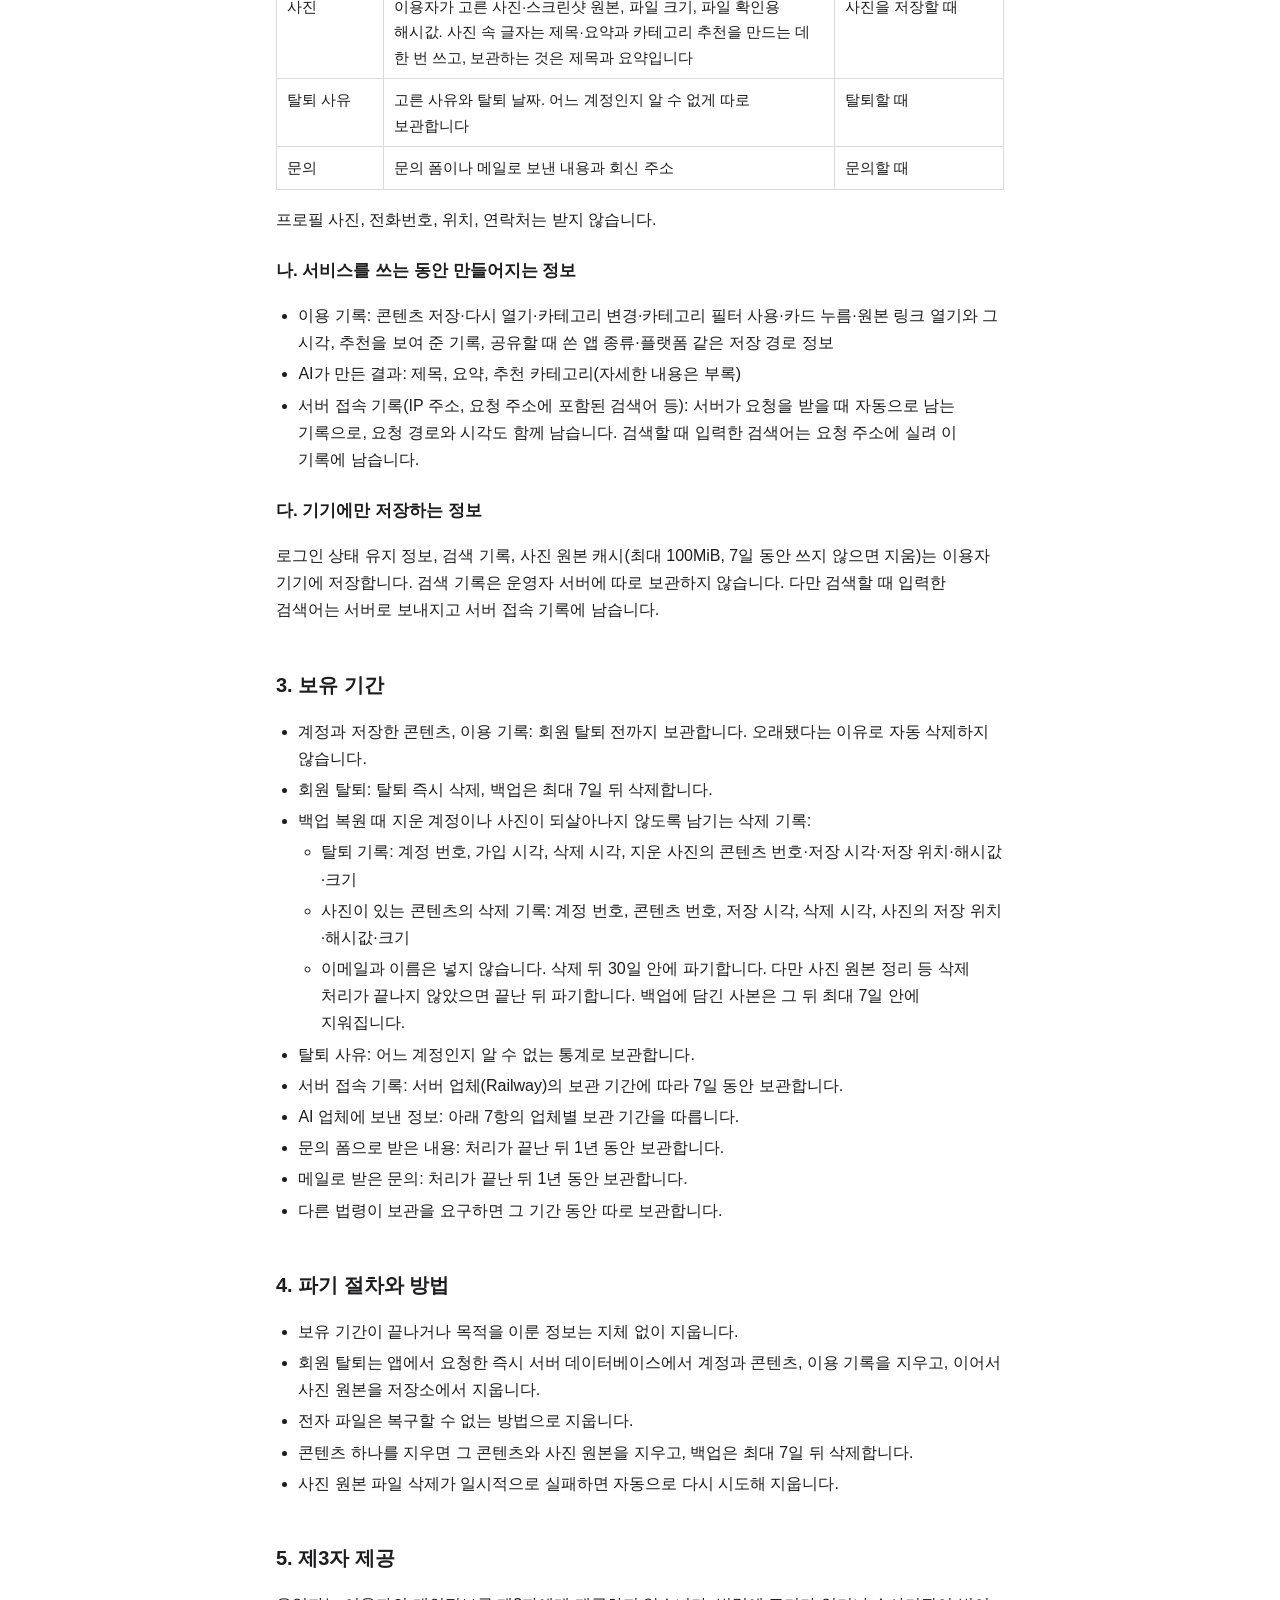
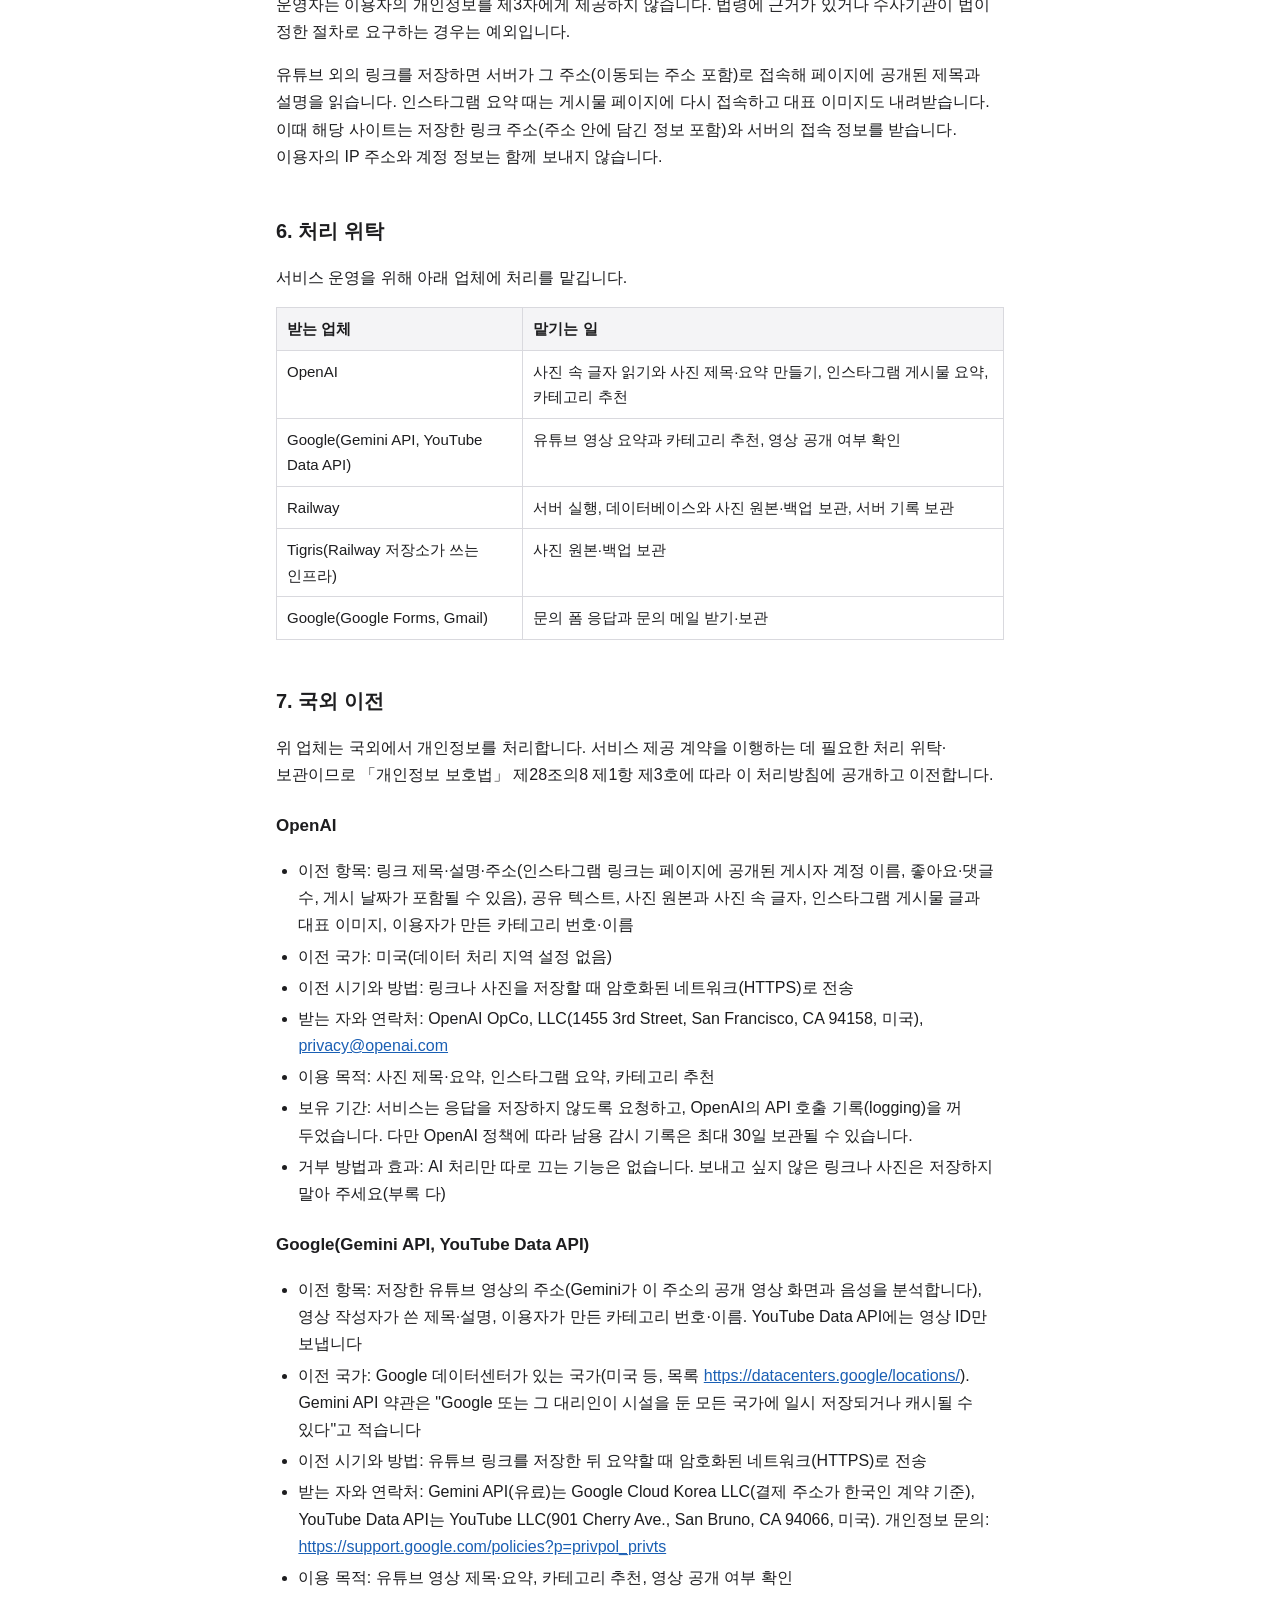
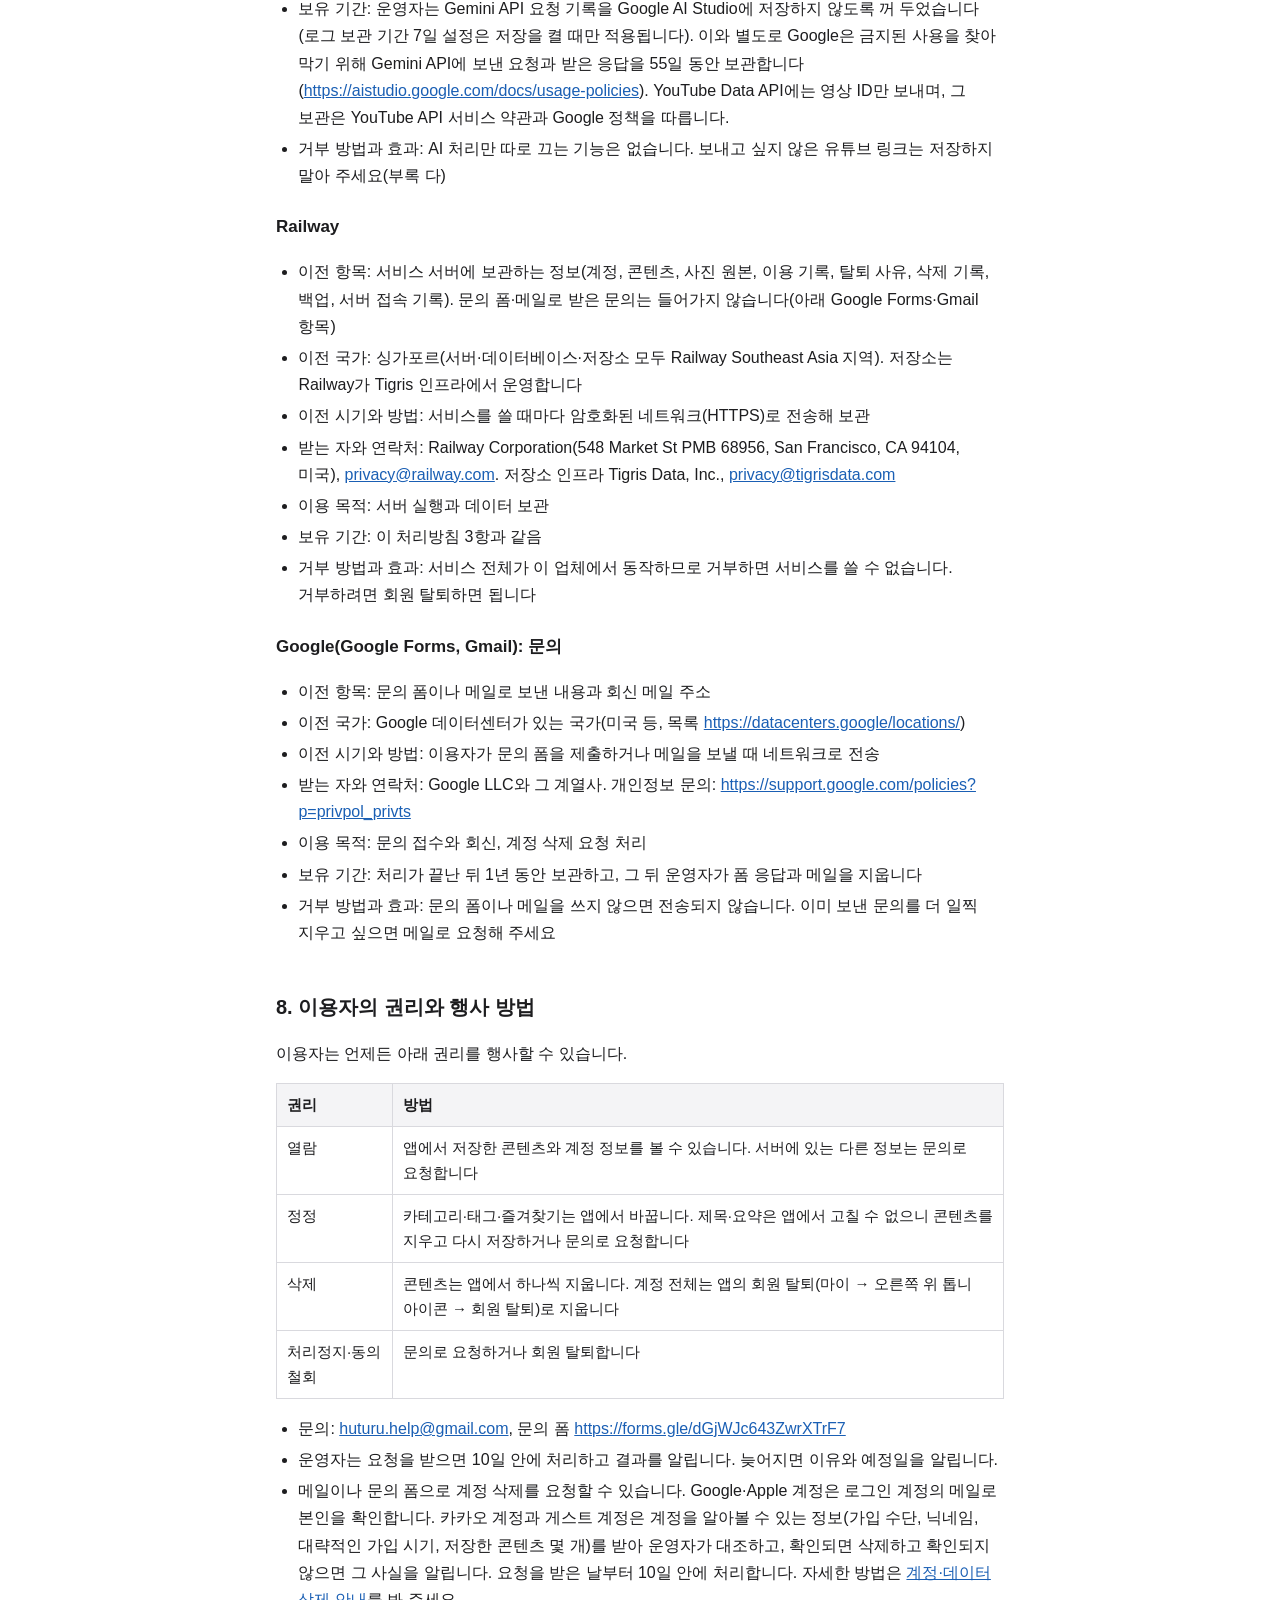
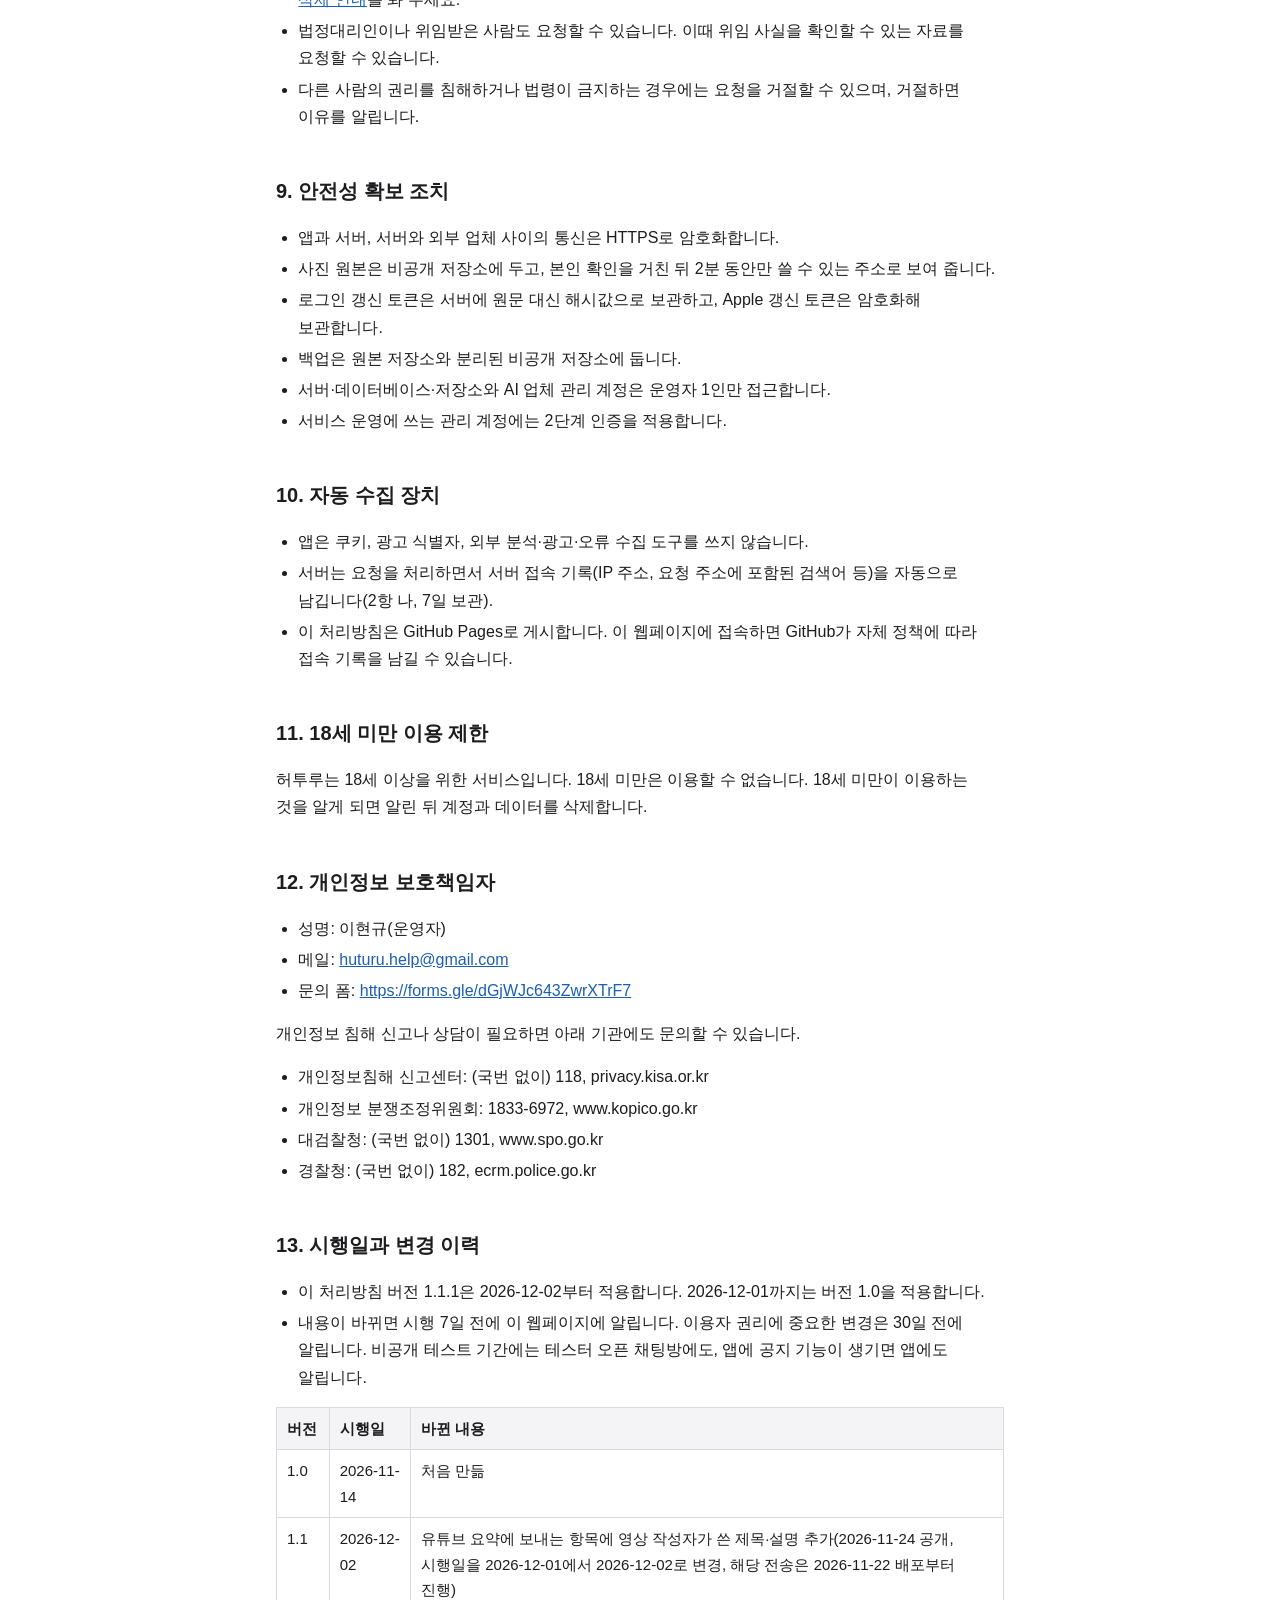
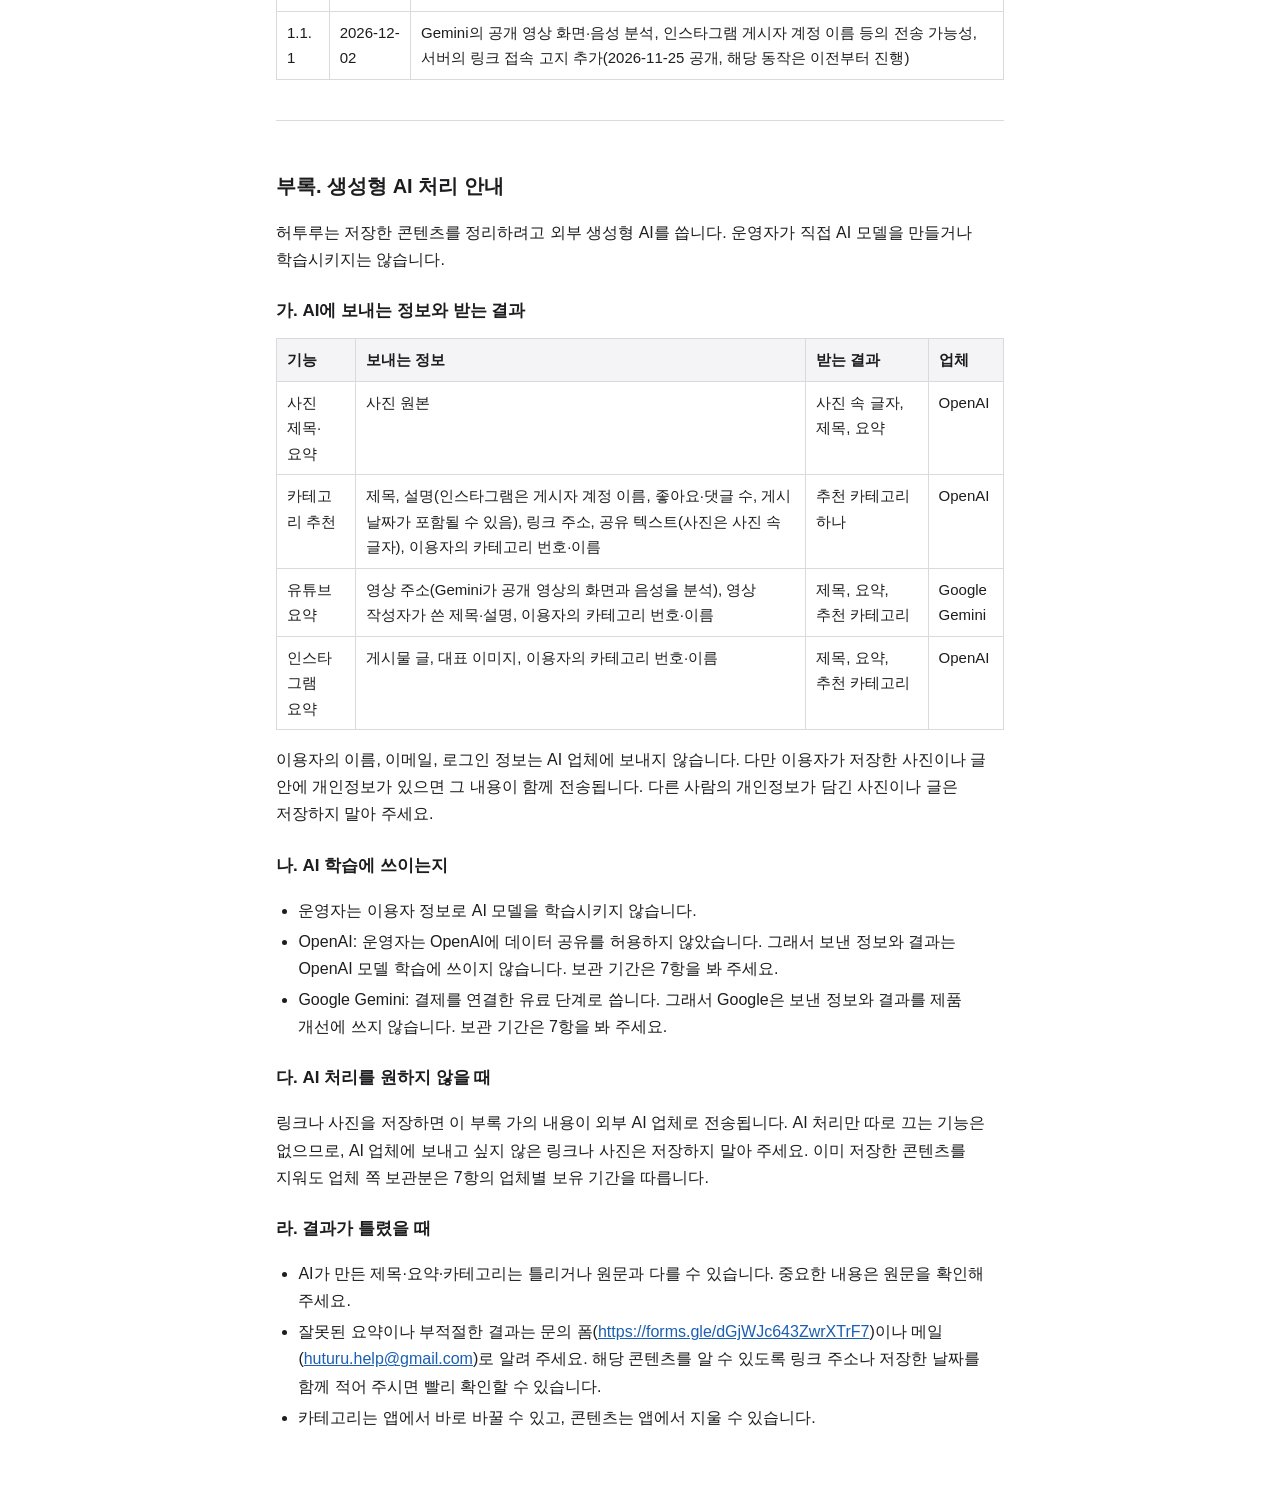
==== commit 6f05a3fc: "docs: 처리방침·약관 예고의 앱 버전을 0.8.0으로 고침 (clip-back/clipback#480) 사용자 결정 "0.8.0으로 (추천)".  Co-Authored-By: " ====
--- a/privacy/index.html
+++ b/privacy/index.html
@@ -17,7 +17,7 @@
 <p>허투루(huturu, 이하 "서비스")는 개인 이현규(이하 "운영자")가 운영합니다. 운영자는 「개인정보 보호법」에 따라 이용자의 개인정보를 보호하고 관련 고충을 빠르게 처리하기 위해 이 처리방침을 둡니다.</p>
 <ul><li>시행일: 2026-12-02 (버전 1.1.1)</li><li>문의: <a href="mailto:huturu.help@gmail.com">huturu.help@gmail.com</a>, 문의 폼 <a href="https://forms.gle/dGjWJc643ZwrXTrF7">https://forms.gle/dGjWJc643ZwrXTrF7</a></li></ul>
 <p><strong>개정 예고(버전 1.2):</strong> 2026-12-02에 공개하고 2027-01-01부터 시행합니다. 시행 전까지는 아래 본문(버전 1.1.1)이 현행입니다. 개정 전문과 변경 대비는 <a href="/privacy/next/">개인정보처리방침 개정안</a>에서 볼 수 있습니다.</p>
-<p><strong>시행 전 앱의 AI 전송 선택:</strong> 앱 0.7.1부터 AI 전송 동의를 고를 수 있습니다. "동의하지 않음"을 고르면 저장은 되고 AI 업체로 보내지 않습니다. 아래 7항과 부록 다의 "AI 처리만 따로 끄는 기능은 없습니다"는 개정 전 문구이며 앱의 선택이 우선합니다. 아직 선택하지 않은 계정과 0.7.1보다 낮은 버전의 앱에서 저장한 내용은 서버 전환 전까지 지금처럼 AI 업체로 전송됩니다.</p>
+<p><strong>시행 전 앱의 AI 전송 선택:</strong> 앱 0.8.0부터 AI 전송 동의를 고를 수 있습니다. "동의하지 않음"을 고르면 저장은 되고 AI 업체로 보내지 않습니다. 아래 7항과 부록 다의 "AI 처리만 따로 끄는 기능은 없습니다"는 개정 전 문구이며 앱의 선택이 우선합니다. 아직 선택하지 않은 계정과 0.8.0보다 낮은 버전의 앱에서 저장한 내용은 서버 전환 전까지 지금처럼 AI 업체로 전송됩니다.</p>
 <h2>1. 처리하는 목적</h2>
 <p>운영자는 아래 목적으로만 개인정보를 처리합니다. 목적이 바뀌면 미리 알리고 법이 정한 절차를 따릅니다.</p>
 <ol><li>회원 식별과 로그인 유지: 소셜 로그인과 게스트 계정을 구분하고, 기기를 바꿔도 같은 계정으로 저장한 콘텐츠를 다시 볼 수 있게 합니다.</li><li>콘텐츠 저장과 정리: 이용자가 저장한 링크와 사진을 보관하고, 제목·요약을 만들고, 카테고리를 추천합니다.</li><li>추천 기능: 저장한 콘텐츠 중 다시 볼 만한 것을 골라 보여 줍니다.</li><li>서비스 운영과 개선: 기능별 이용 통계를 보고, 오류를 찾고, 문의에 답합니다.</li><li>회원 탈퇴 처리: 탈퇴할 때 로그인 공급자와의 연결을 끊습니다.</li></ol>
